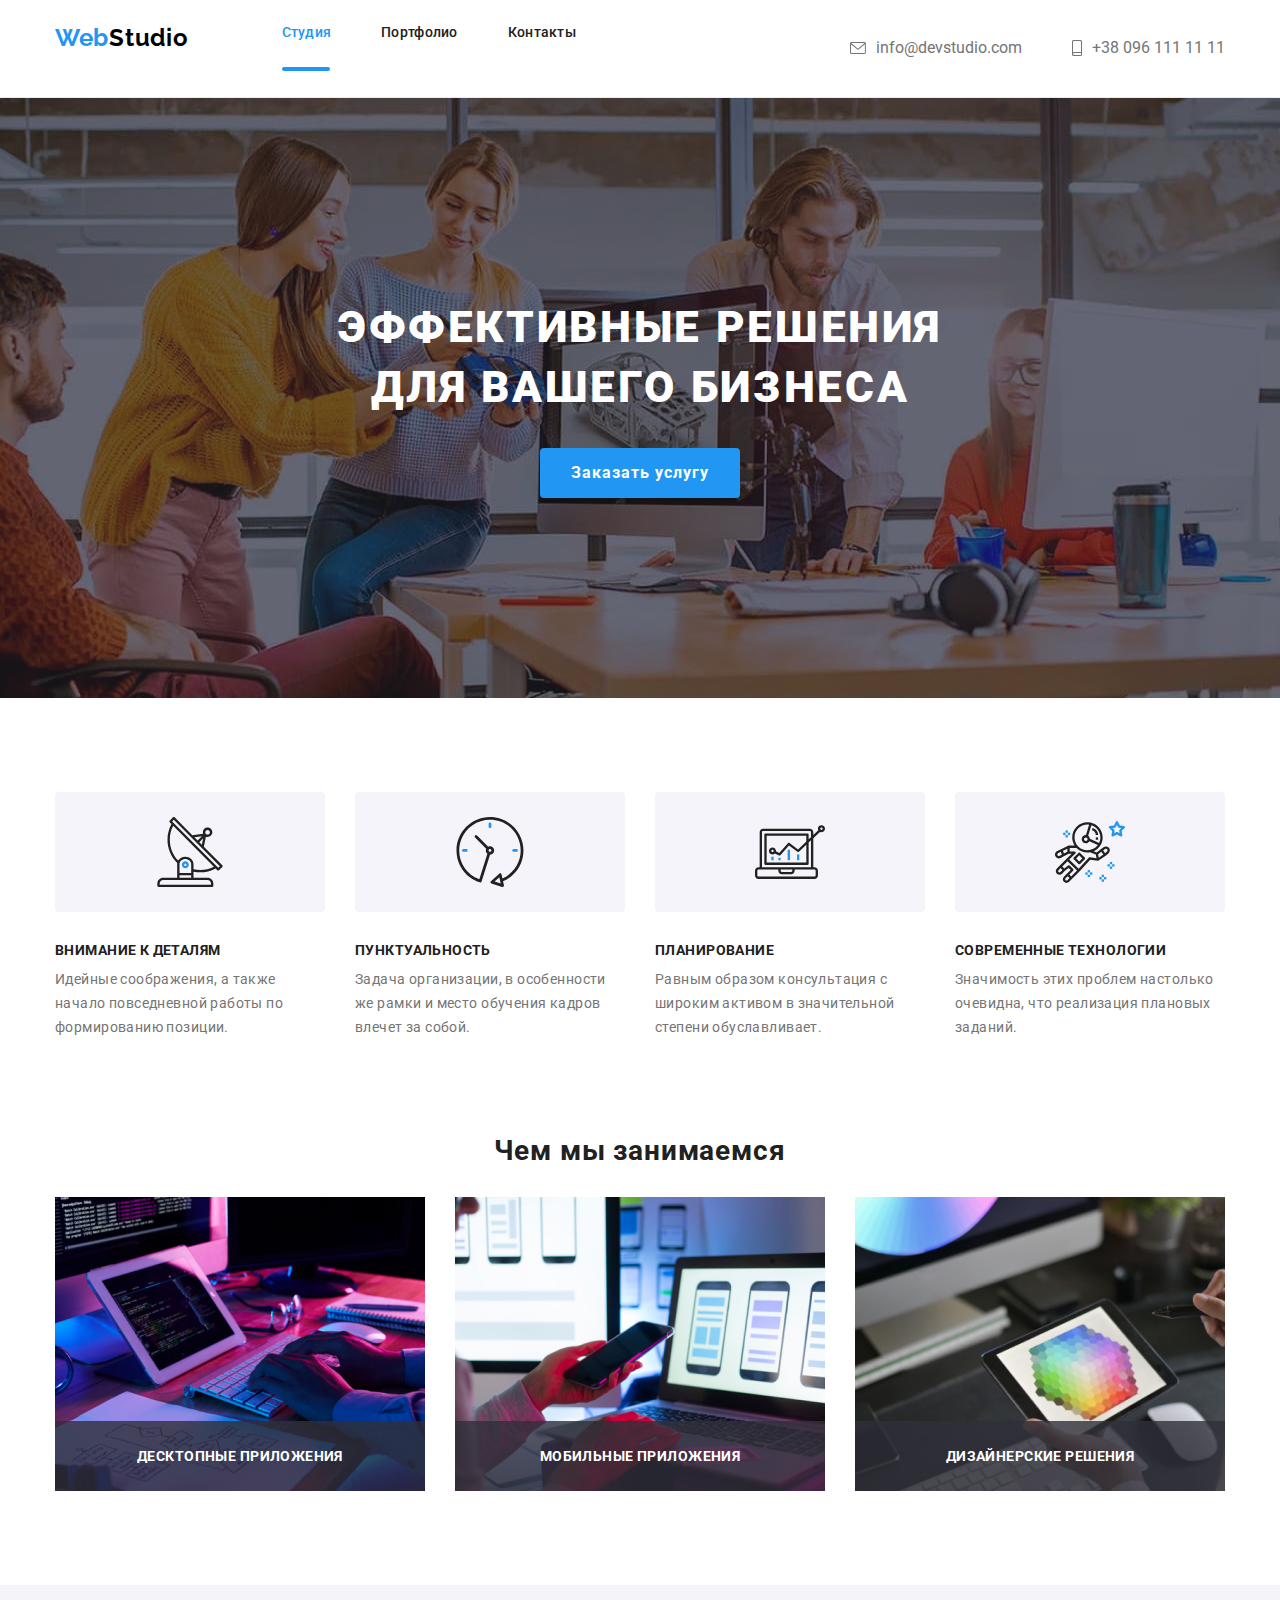
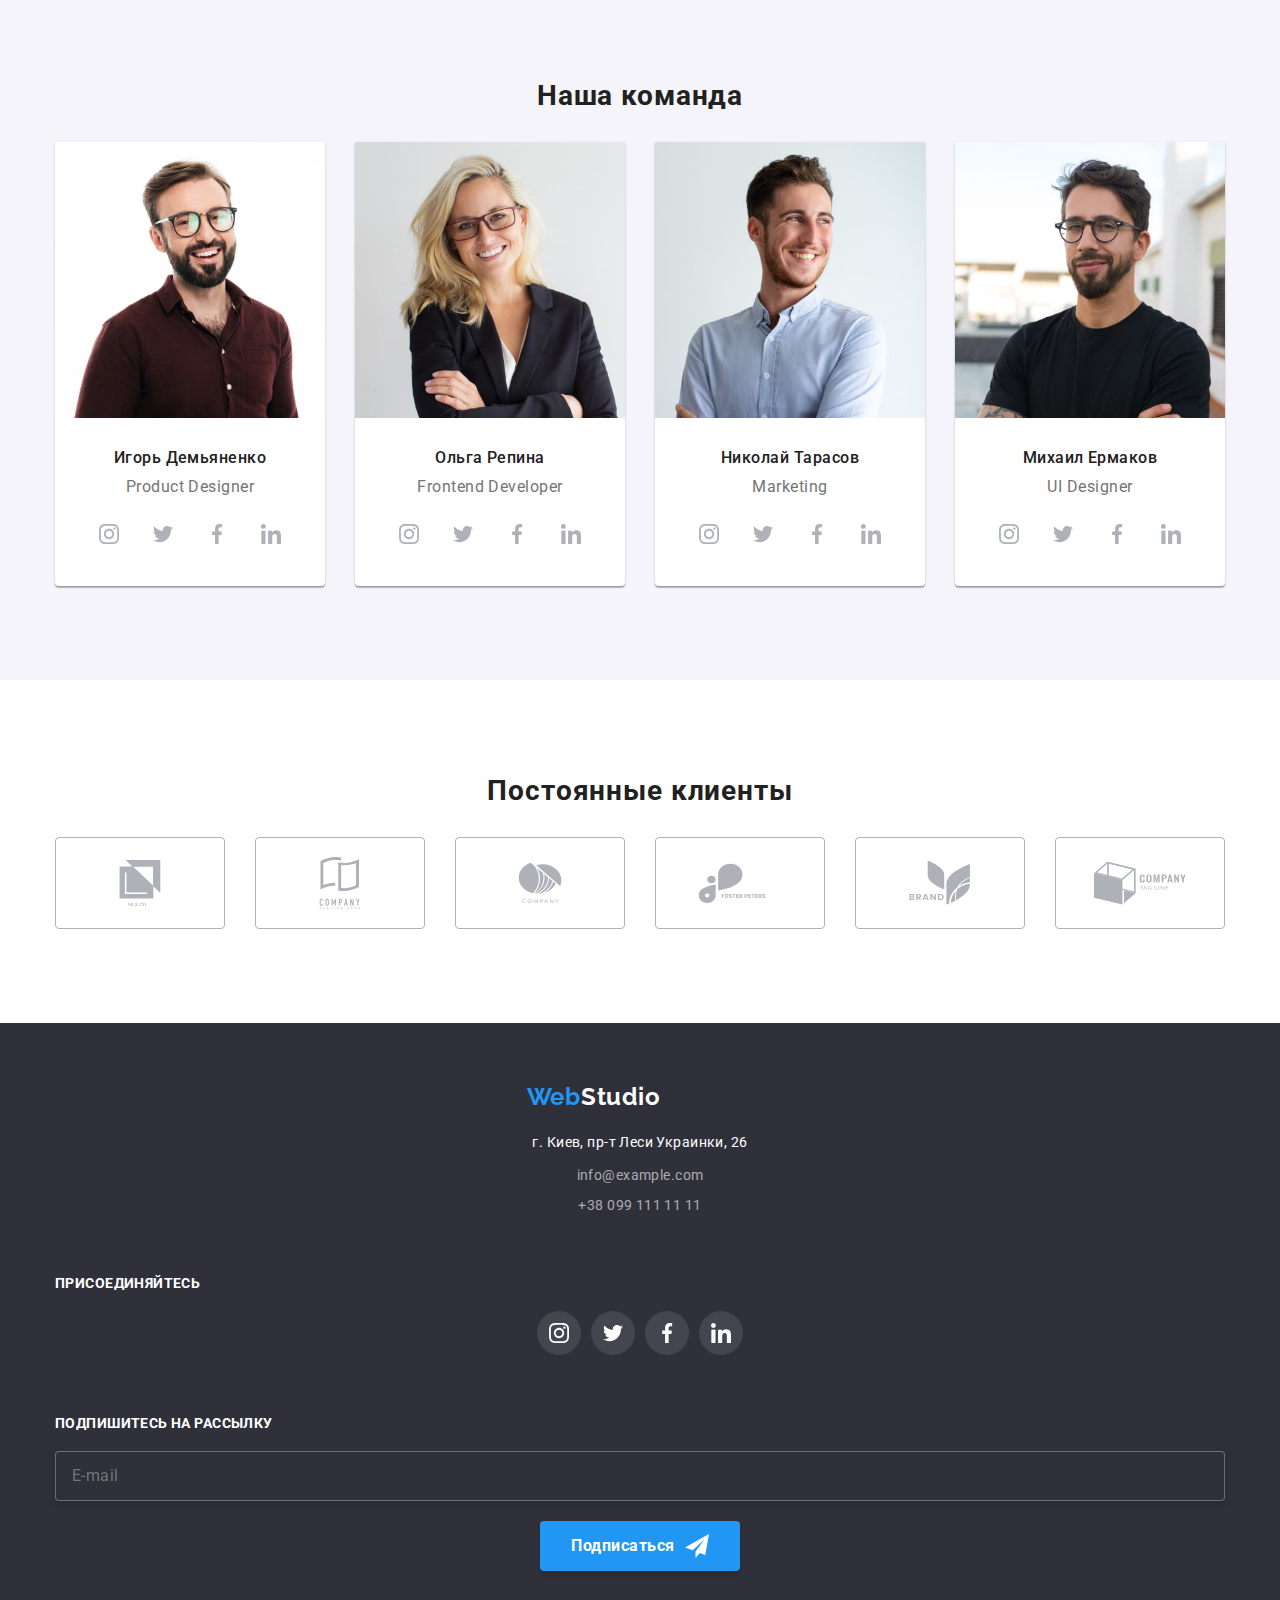
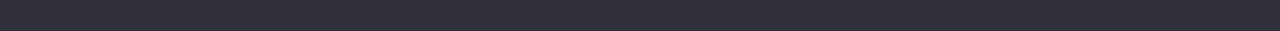
==== index.html @ 583a9f34 "Merge branch 'main' of https://github.com/polygor1/goit-markup-hw-08" ====
<!DOCTYPE html>
<html lang="en">

<head>
  <meta charset="UTF-8" />
  <meta http-equiv="X-UA-Compatible" content="IE=edge" />
  <meta name="viewport" content="width=device-width, initial-scale=1.0" />
  <title>Главная</title>
  <link rel="stylesheet" href="./css/modern-normalize.css" />
  <link rel="preconnect" href="./images/icons.svg" />
  <link rel="preconnect" href="https://fonts.gstatic.com" />
  <link href="https://fonts.googleapis.com/css2?family=Raleway:wght@700&family=Roboto:wght@400;500;700;900&display=swap"
    rel="stylesheet" />
  <!-- <link rel="stylesheet" href="./css/styles.css" /> -->
  <link rel="stylesheet" href="./css/main.min.css">

</head>

<body>
  <!-- Header -->
  <header class="header">
    <div class="container">
      <!-- Logotype -->
      <a class="logo" href="./index.html">
        <span class="logo__part">Web</span>Studio
      </a>
      <!-- Sandwich menu -->
      <a class="button__menu touch-transform" href="./menu.html">
        <svg class="button__menu--icon touch-transform" width="40" height="40">
          <use href="./images/icons.svg#icon-menu"></use>
        </svg>
      </a>

      <!-- Navigation -->
      <nav class="nav">
        <ul class="nav__list">
          <li class="nav__item">
            <a class="nav__str touch-transform nav__str--current" href="./index.html">Студия</a>
          </li>
          <li class="nav__item">
            <a class="nav__str touch-transform" href="./portfolio.html">Портфолио</a>
          </li>
          <li class="nav__item">
            <a class="nav__str touch-transform" href="">Контакты</a>
          </li>
        </ul>
      </nav>
      
      <!-- e-Adress -->
      <div class="eadr container">
        <a class="eadr__mail touch-transform" href="mailto:info@devstudio.com">
          <svg class="eadr__ico touch-transform" width="16" height="12">
            <use href="./images/icons.svg#icon-envelope"></use>
          </svg>
          info@devstudio.com
        </a>
        <a class="eadr__tel touch-transform" href="tel:+380961111111">
          <svg class="eadr__ico touch-transform" width="10" height="16">
            <use href="./images/icons.svg#icon-smartphone"></use>
          </svg>
          +38 096 111 11 11
        </a>
      </div>
    </div>
  </header>
  <!-- Main content -->
  <main>
    <!-- Hero -->
    <section class="section hero">
      <div class="container">
        <h1 class="hero__titul">Эффективные решения<br />для вашего бизнеса</h1>
        <a href="#" class="button hero__sign-link" data-modal-open>Заказать услугу</a>
      </div>
    </section>
    <!-- Features -->
    <section class="section features">
      <div class="container">
        <h2 class="features__title">Особенности</h2>
        <ul class="features__list">
          <li class="features__card">
            <a class="features__icon-item" href="#">
              <svg class="features__icon">
                <use href="./images/icons.svg#icon-antenna"></use>
              </svg>
            </a>
            <h3>Внимание к деталям</h3>
            <p class="features__text">
              Идейные соображения, а также начало повседневной работы по
              формированию позиции.
            </p>
          </li>
          <li class="features__card">
            <a class="features__icon-item" href="#">
              <svg class="features__icon">
                <use href="./images/icons.svg#icon-clock"></use>
              </svg>
            </a>
            <h3>Пунктуальность</h3>
            <p class="features__text">
              Задача организации, в особенности же рамки и место обучения
              кадров влечет за собой.
            </p>
          </li>
          <li class="features__card">
            <a class="features__icon-item" href="#">
              <svg class="features__icon">
                <use href="./images/icons.svg#icon-diagram"></use>
              </svg>
            </a>
            <h3>Планирование</h3>
            <p class="features__text">
              Равным образом консультация с широким активом в значительной
              степени обуславливает.
            </p>
          </li>
          <li class="features__card">
            <a class="features__icon-item" href="#">
              <svg class="features__icon">
                <use href="./images/icons.svg#icon-astronaut"></use>
              </svg>
            </a>
            <h3>Современные технологии</h3>
            <p class="features__text">
              Значимость этих проблем настолько очевидна, что реализация
              плановых заданий.
            </p>
          </li>
        </ul>
      </div>
    </section>
    <!-- Inside -->
    <section class="section inside">
      <div class="container">
        <h2>Чем мы занимаемся</h2>
        <ul class="inside__list">
          <li class="inside__card">
            <picture>
              <source srcset="
                      ./images/desktop/1x/box1.jpg 1x,
                      ./images/desktop/2x/box1.jpg 2x " />
              <img src="./images/desktop/2x/box1.jpg" alt="Десктопные приложения" width="370" height="294" />
            </picture>
            <h3 class="inside__text">Десктопные приложения</h3>
          </li>
          <li class="inside__card">
            <picture>
              <source srcset="
                      ./images/desktop/1x/box2.jpg 1x,
                      ./images/desktop/2x/box2.jpg 2x  " />
              <img src="./images/desktop/2x/box2.jpg" alt="Мобильные приложения" width="370" height="294" />
            </picture>
            <h3 class="inside__text">Мобильные приложения</h3>
          </li>
          <li class="inside__card">
            <picture>
              <source srcset="
                      ./images/desktop/1x/box3.jpg 1x,
                      ./images/desktop/2x/box3.jpg 2x " />
              <img src="./images/desktop/2x/box3.jpg" alt="изайнерские решения" width="370" height="294" />
            </picture>
            <h3 class="inside__text">Дизайнерские решения</h3>
          </li>
        </ul>
      </div>
    </section>
    <!-- Team -->
    <section class="section team">
      <div class="container">
        <h2>Наша команда</h2>
        <ul class="team__list">
          <li class="team__card">
            <img class="team__img" src="./images/mobile/1x/img1.jpg" alt="Igor" width="100%" />
            <div class="team__text">
              <p class="team__names">Игорь Демьяненко</p>
              <p class="team__metier">Product Designer</p>
              <!-- icon list -->
              <ul class="socnet">
                <li>
                  <a href="#" class="socnet__item touch-transform">
                    <svg class="socnet__icon touch-transform" width="20" height="20">
                      <use href="./images/icons.svg#icon-instagram"></use>
                    </svg>
                  </a>
                </li>
                <li>
                  <a href="#" class="socnet__item touch-transform">
                    <svg class="socnet__icon touch-transform" width="20" height="20">
                      <use href="./images/icons.svg#icon-twitter"></use>
                    </svg>
                  </a>
                </li>
                <li>
                  <a href="#" class="socnet__item touch-transform">
                    <svg class="socnet__icon touch-transform" width="20" height="20">
                      <use href="./images/icons.svg#icon-facebook"></use>
                    </svg>
                  </a>
                </li>
                <li>
                  <a href="#" class="socnet__item touch-transform">
                    <svg class="socnet__icon touch-transform" width="20" height="20">
                      <use href="./images/icons.svg#icon-linkedin"></use>
                    </svg>
                  </a>
                </li>
              </ul>
              <!-- end icon list -->
            </div>
          </li>
          <li class="team__card">
            <img class="team__img" src="./images/mobile/1x/img2.jpg" alt="Olga" width="100%" />
            <div class="team__text">
              <p class="team__names">Ольга Репина</p>
              <p class="team__metier">Frontend Developer</p>
              <!-- icon list -->
              <ul class="socnet">
                <li>
                  <a href="#" class="socnet__item touch-transform">
                    <svg class="socnet__icon touch-transform" width="20" height="20">
                      <use href="./images/icons.svg#icon-instagram"></use>
                    </svg>
                  </a>
                </li>
                <li>
                  <a href="#" class="socnet__item touch-transform">
                    <svg class="socnet__icon touch-transform" width="20" height="20">
                      <use href="./images/icons.svg#icon-twitter"></use>
                    </svg>
                  </a>
                </li>
                <li>
                  <a href="#" class="socnet__item touch-transform">
                    <svg class="socnet__icon touch-transform" width="20" height="20">
                      <use href="./images/icons.svg#icon-facebook"></use>
                    </svg>
                  </a>
                </li>
                <li>
                  <a href="#" class="socnet__item touch-transform">
                    <svg class="socnet__icon touch-transform" width="20" height="20">
                      <use href="./images/icons.svg#icon-linkedin"></use>
                    </svg>
                  </a>
                </li>
              </ul>
              <!-- end icon list -->
            </div>
          </li>
          <li class="team__card">
            <img class="team__img" src="./images/mobile/1x/img3.jpg" alt="Nikolay" width="100%" />
            <div class="team__text">
              <p class="team__names">Николай Тарасов</p>
              <p class="team__metier">Marketing</p>
              <!-- icon list -->
              <ul class="socnet">
                <li>
                  <a href="#" class="socnet__item touch-transform">
                    <svg class="socnet__icon touch-transform" width="20" height="20">
                      <use href="./images/icons.svg#icon-instagram"></use>
                    </svg>
                  </a>
                </li>
                <li>
                  <a href="#" class="socnet__item touch-transform">
                    <svg class="socnet__icon touch-transform" width="20" height="20">
                      <use href="./images/icons.svg#icon-twitter"></use>
                    </svg>
                  </a>
                </li>
                <li>
                  <a href="#" class="socnet__item touch-transform">
                    <svg class="socnet__icon touch-transform" width="20" height="20">
                      <use href="./images/icons.svg#icon-facebook"></use>
                    </svg>
                  </a>
                </li>
                <li>
                  <a href="#" class="socnet__item touch-transform">
                    <svg class="socnet__icon touch-transform" width="20" height="20">
                      <use href="./images/icons.svg#icon-linkedin"></use>
                    </svg>
                  </a>
                </li>
              </ul>
              <!-- end icon list -->
            </div>
          </li>
          <li class="team__card">
            <img class="team__img" src="./images/mobile/1x/img4.jpg" alt="Mihail" width="100%" />
            <div class="team__text">
              <p class="team__names">Михаил Ермаков</p>
              <p class="team__metier">UI Designer</p>
              <!-- icon list -->
              <ul class="socnet">
                <li>
                  <a href="#" class="socnet__item touch-transform">
                    <svg class="socnet__icon touch-transform" width="20" height="20">
                      <use href="./images/icons.svg#icon-instagram"></use>
                    </svg>
                  </a>
                </li>
                <li>
                  <a href="#" class="socnet__item touch-transform">
                    <svg class="socnet__icon touch-transform" width="20" height="20">
                      <use href="./images/icons.svg#icon-twitter"></use>
                    </svg>
                  </a>
                </li>
                <li>
                  <a href="#" class="socnet__item touch-transform">
                    <svg class="socnet__icon touch-transform" width="20" height="20">
                      <use href="./images/icons.svg#icon-facebook"></use>
                    </svg>
                  </a>
                </li>
                <li>
                  <a href="#" class="socnet__item touch-transform">
                    <svg class="socnet__icon touch-transform" width="20" height="20">
                      <use href="./images/icons.svg#icon-linkedin"></use>
                    </svg>
                  </a>
                </li>
              </ul>
              <!-- end icon list -->
            </div>
          </li>
        </ul>
      </div>
    </section>
    <!--  Regular customers -->
    <section class="section customers">
      <div class="container">
        <h2 class="customers__title">Постоянные клиенты</h2>
        <ul class="customers__list">
          <li class="customers__card">
            <a class="customers__item touch-transform" href="#">
              <svg class="customers__icon touch-transform" height="46.7">
                <use href="./images/icons.svg#icon-group1"></use>
              </svg>
            </a>
          </li>
          <li class="customers__card">
            <a class="customers__item touch-transform" href="#">
              <svg class="customers__icon touch-transform" height="52">
                <use href="./images/icons.svg#icon-group2"></use>
              </svg>
            </a>
          </li>
          <li class="customers__card">
            <a class="customers__item touch-transform" href="#">
              <svg class="customers__icon touch-transform" height="41.18">
                <use href="./images/icons.svg#icon-group3"></use>
              </svg>
            </a>
          </li>
          <li class="customers__card">
            <a class="customers__item touch-transform" href="#">
              <svg class="customers__icon touch-transform" height="40.62">
                <use href="./images/icons.svg#icon-group4"></use>
              </svg>
            </a>
          </li>
          <li class="customers__card">
            <a class="customers__item touch-transform" href="#">
              <svg class="customers__icon touch-transform" height="45.43">
                <use href="./images/icons.svg#icon-group5"></use>
              </svg>
            </a>
          </li>
          <li class="customers__card">
            <a class="customers__item touch-transform" href="#">
              <svg class="customers__icon touch-transform" height="43.93">
                <use href="./images/icons.svg#icon-group6"></use>
              </svg>
            </a>
          </li>
        </ul>
      </div>
    </section>
  </main>

  <!-- Footer -->

  <footer class="footer">
    <div class="container footer__list">
      <div class="footer__adr">
        <!-- Logotype -->
        <a href="#" class="logo">
          <span class="logo__part">Web</span>Studio
        </a>
        <!-- address -->
        <address class="footer__address">
          <p>г. Киев, пр-т Леси Украинки, 26</p>
          <div class="footer__eaddress">
            <a class="footer__mail touch-transform" href="mailto:info@example.com">info@example.com</a>
            <a class="footer__tel touch-transform" href="tel:+380991111111">+38 099 111 11 11</a>
          </div>
        </address>
      </div>
      <!-- join -->
      <div class="join">
        <h3 class="footer__text">Присоединяйтесь</h3>
        <!-- icon list -->
        <ul class="socnet">
          <li>
            <a href="#" class="socnet__item touch-transform">
              <svg class="socnet__icon touch-transform" width="20" height="20">
                <use href="./images/icons.svg#icon-instagram"></use>
              </svg>
            </a>
          </li>
          <li>
            <a href="#" class="socnet__item touch-transform">
              <svg class="socnet__icon touch-transform" width="20" height="20">
                <use href="./images/icons.svg#icon-twitter"></use>
              </svg>
            </a>
          </li>
          <li>
            <a href="#" class="socnet__item touch-transform">
              <svg class="socnet__icon touch-transform" width="20" height="20">
                <use href="./images/icons.svg#icon-facebook"></use>
              </svg>
            </a>
          </li>
          <li>
            <a href="#" class="socnet__item touch-transform">
              <svg class="socnet__icon touch-transform" width="20" height="20">
                <use href="./images/icons.svg#icon-linkedin"></use>
              </svg>
            </a>
          </li>
        </ul>
        <!-- end icon list -->
      </div>
      <!-- subscribe -->
      <div class="subscr">
        <h3 class="footer__text">Подпишитесь на рассылку</h3>
        <form class="subscr__form" autocomplete="on">
          <label for="subscr">
            <input type="email" name="sscr-email" id="subscr" placeholder="E-mail" class="subscr__input" required />
          </label>
          <button type="submit" class="button button__subscr">
            Подписаться
            <svg class="button__icon" width="24" height="24">
              <use href="./images/icons.svg#icon-send"></use>
            </svg>
          </button>
        </form>
      </div>
    </div>
  </footer>

  <!-- Modal window -->

  <div class="backdrop is-hidden touch-transform" data-modal>
    <div class="modal">
      <button type="reset" class="button__close" data-modal-close>
        <svg class="button__close--icon touch-transform" width="11" height="11">
          <use href="./images/icons.svg#icon-closed"></use>
        </svg>
      </button>
      <div class="callback" role="group">
        <h2 class="callback__title">Оставьте свои данные, мы вам перезвоним</h2>
        <form class="callback__form">
          <label for="name" class="callback__label">
            <span class="callback__text">Имя</span>
            <span class="callback__wraper touch-transform">
              <svg class="callback__ico touch-transform" width="18" height="18">
                <use href="./images/icons.svg#icon-person"></use>
              </svg>
              <input type="text" name="name" class="callback__input" id="name" required />
            </span>
          </label>
          <label for="tel" class="callback__label">
            <span class="callback__text">Телефон</span>
            <span class="callback__wraper touch-transform">
              <svg class="callback__ico touch-transform" width="18" height="18">
                <use href="./images/icons.svg#icon-phone"></use>
              </svg>
              <input type="tel" name="tel" class="callback__input" id="tel" required />
            </span>
          </label>
          <label for="email" class="callback__label">
            <span class="callback__text">Почта</span>
            <span class="callback__wraper touch-transform">
              <svg class="callback__ico touch-transform" width="18" height="18">
                <use href="./images/icons.svg#icon-email"></use>
              </svg>
              <input type="email" name="email" class="callback__input" id="email" required />
            </span>
          </label>
          <label for="feedback" class="callback__label callback__label--comment">
            <span class="callback__text">Комментарий</span>
            <textarea class="callback__comment" name="feedback" id="feedback" placeholder="Введите текст">
            </textarea>
          </label>
        </form>
        <div class="checker">
          <input type="checkbox" class="checker__checkbox" name="contract" value="consent" id="consent" required>
          <label class="checker__label" for="consent">
            <svg class="checker__icon touch-transform" width="16" height="15">
              <use href="./images/icons.svg#icon-chkbox"></use>
            </svg>
            <svg class="checker__icon-check touch-transform" width="16" height="15">
              <use href="./images/icons.svg#icon-chkbox-check"></use>
            </svg>
            <span class="modal__text">Соглашаюсь с рассылкой и принимаю</span>
            <a href="#" class="modal__text modal__text--accent">Условия договора</a>

          </label>
        </div>
        <button type="submit" class="button button__submit touch-transform">Отправить</button>
      </div>
    </div>
  </div>
  <script src="./js/modal.js"></script>

</body>

</html>
---- css/main.min.css ----
:root{--main-font: 'Roboto', sans-serif;--logo-font: 'Raleway', sans-serif;--logo-color: #2196f3;--logo-light-color: #ffffff;--logo-dark-color: #000000;--touch-color: #2196f3;--ico-accent-color: #2196f3;--btn-backgr-color: #2196f3;--btn-send-accent-color: #188ce8;--ico-ligt-accent-color: #ffffff;--ico-ligt-color: #ffffff;--ico-transparent-color: #ffffff00;--ico-title-color: #212121;--ico-regular-color: #afb1b8;--ico-custom-color: #afb1b8;--background-ico-ftrs-color: #f5f4fa;--btn-seek-color: #f5f4fa;--page-color: #ffffff;--title-color: #212121;--regular-color: #757575;--border-color: #ececec;--prtf-border-color: #ededed;--face-color: #ffffff;--footer-color: #ffffff;--footer-eadr-color: #ffffff99;--background-face-color: #c4c4c4;--background-footer-color: #2f303a;--background-team-color: #f5f4fa;--background-footer-icon-color: #ffffff1a;--background-prtf-card-slide-color: #2196f3e6;--background-inside-color: #2f303acc;--background-gradient-color: #2f303a66;--prtf-height-img-mobile: 294;--prtf-width-img-mobile: 450}*{box-sizing:border-box;margin:0;padding:0;text-decoration:none}img{display:block}body{font-family:var(--main-font);font-style:normal;background-color:var(--page-color);list-style:none}h2{font-size:28px;line-height:1.179;margin-bottom:30px;text-align:center}h3{font-size:14px;line-height:1.142;text-transform:uppercase;text-align:center}@media screen and (min-width: 768px){h3{text-align:left}}h2,h3{font-style:normal;font-weight:700;letter-spacing:0.03em;color:var(--title-color)}ul{list-style:none}.section{padding:60px 0}@media screen and (min-width: 1200px){.section{padding:94px 0}}.container{padding:0 15px;margin:0 auto}@media screen and (max-width: 479px){.container{max-width:100vw}}@media screen and (min-width: 480px) and (max-width: 767px){.container{max-width:480px}}@media screen and (min-width: 768px) and (max-width: 1199px){.container{max-width:768px}}@media screen and (min-width: 1200px){.container{max-width:1200px}}.touch-transform{transition-property:color, fill, background-color, border, box-shadow, opacity, transform;transition-duration:250ms;transition-timing-function:cubic-bezier(0.4, 0, 0.2, 1)}.logo{font-family:var(--logo-font);font-weight:700;font-size:24px;line-height:1.167;letter-spacing:0.03em;color:var(--logo-dark-color)}.logo__part{color:var(--logo-color)}@media screen and (min-width: 768px){.logo{margin-right:93px}}.header{margin-top:0px;border-bottom:1px solid var(--border-color);padding:24px 0 25px}.header .container{flex-direction:row;display:flex}@media screen and (max-width: 767px){.header{padding:16px 0}.header .nav{display:none}.header .eadr{display:none}}.menu{display:flex;position:relative;flex-direction:column;justify-content:space-between;height:100%}.menu .container{padding-left:40px;padding-right:40px;width:100%}.menu__socnet{display:flex;flex-flow:row wrap;font-weight:500;font-size:18px;line-height:1.222;letter-spacing:0.02em;color:var(--ico-accent-color);margin-top:64px}.menu__socnet-item:not(:last-child){margin-right:20px}.menu__socnet-item:not(:last-child) ::after{position:relative;left:10px;content:'';width:22px;height:0px;border:1px solid #21212133;transform:rotate(90deg)}.output{padding:48px 0;height:100vh}.nav{font-weight:500;letter-spacing:0.02em;font-size:40px;line-height:1.175;text-align:left}.nav__item{margin-bottom:32px}@media screen and (min-width: 768px){.nav{display:flex;line-height:1.1428;align-items:center;font-size:14px}.nav__list{display:flex;justify-content:left}.nav__item{margin-right:50px}.nav__str{color:var(--title-color)}.nav__str:hover,.nav__str:focus{color:var(--touch-color)}.nav__str--current{display:flex;flex-direction:column;color:var(--touch-color)}.nav__str--current::after{position:absolute;content:'';height:4px;border-radius:2px;background:var(--touch-color);margin-top:43px}.nav__item:nth-child(1) .nav__str--current::after{width:48px}.nav__item:nth-child(2) .nav__str--current::after{width:78px}}.eadr__mail:hover,.eadr__mail:focus,.eadr__tel:hover,.eadr__tel:focus{color:var(--touch-color);cursor:pointer}.eadr__mail:hover .eadr__ico,.eadr__mail:focus .eadr__ico,.eadr__tel:hover .eadr__ico,.eadr__tel:focus .eadr__ico{fill:var(--touch-color);cursor:pointer}@media screen and (max-width: 767px){.eadr{display:flex;padding:0;justify-content:flex-end;justify-content:start;flex-direction:column-reverse}.eadr__mail,.eadr__tel{font-weight:500;letter-spacing:0.02em;justify-content:start;margin-left:0}.eadr__mail{font-size:24px;line-height:1.167;margin-top:32px;color:var(--regular-color)}.eadr__tel{font-size:34px;line-height:1.176;color:var(--touch-color)}.eadr__ico{display:none}}@media screen and (min-width: 768px){.eadr{align-items:center;margin-right:0;padding:0}.eadr__mail,.eadr__tel{padding:0;display:flex;align-items:center;margin-left:50px;color:var(--regular-color)}.eadr__ico{fill:var(--regular-color);margin-right:10px}}.hero{background-color:var(--background-face-color);color:var(--page-color);padding:0;justify-content:center;background-origin:border-box;background-repeat:no-repeat;background-position:center;background-size:contain}@media screen and (max-resolution: 1.999dppx) and (max-width: 767px){.hero{background-image:linear-gradient(#2f303a66, #2f303a66),url(../../images/mobile/1x/header.jpg)}}@media screen and (max-resolution: 1.999dppx) and (min-width: 768px) and (max-width: 1199px){.hero{background-image:linear-gradient(#2f303a66, #2f303a66),url(../../images/tablet/1x/header.jpg)}}@media screen and (max-resolution: 1.999dppx) and (min-width: 1200px){.hero{background-image:linear-gradient(#2f303a66, #2f303a66),url(../../images/desktop/1x/header.jpg)}}@media screen and (max-width: 767px){.hero{background-image:linear-gradient(#2f303a66, #2f303a66),url(../../images/mobile/2x/header.jpg)}}@media screen and (min-width: 768px) and (max-width: 1199px){.hero{background-image:linear-gradient(#2f303a66, #2f303a66),url(../../images/tablet/2x/header.jpg)}}@media screen and (min-width: 1200px){.hero{background-image:linear-gradient(#2f303a66, #2f303a66),url(../../images/desktop/2x/header.jpg)}}@media screen and (max-width: 479px){.hero{background-size:cover}}@media screen and (min-width: 1200px) and (max-width: 1600px){.hero{background-size:cover}}.hero .container{display:flex;flex-direction:column;margin:0 auto;padding:118px 0}@media screen and (min-width: 1200px){.hero .container{padding:200px 0}}.hero__titul{font-style:normal;font-weight:900;font-size:26px;line-height:1.615;letter-spacing:0.06em;color:var(--face-color);text-align:center;text-transform:uppercase}@media screen and (min-width: 1200px){.hero__titul{font-size:44px;line-height:1.363}}.hero__sign-link{display:flex;align-self:center;letter-spacing:0.06em;margin-top:30px}.hero__sign-link:hover,.hero__sign-link:focus{background-color:var(--touch-color);cursor:pointer}@media screen and (min-width: 1200px){.hero__sign-link:hover,.hero__sign-link:focus{box-shadow:0px 4px 4px #00000000}}.features__title{font-size:0px;margin-bottom:0}.features__list{color:var(--regular-color);display:grid;grid-template-columns:1fr;grid-row-gap:30px}@media screen and (min-width: 768px) and (max-width: 1199px){.features__list{grid-template-columns:1fr 1fr;grid-row-gap:30px;grid-column-gap:30px}}@media screen and (min-width: 1200px){.features__list{grid-template-columns:1fr 1fr 1fr 1fr;grid-row-gap:0;grid-column-gap:30px}}.features__card{width:100%}@media screen and (min-width: 768px) and (max-width: 1199px){.features__card{width:354px}}@media screen and (min-width: 1200px){.features__card{width:270px}}.features__icon-item{display:flex;justify-content:center;margin-bottom:30px;width:100%;background-color:var(--background-ico-ftrs-color);border-radius:4px}.features__icon{margin:25px auto;height:70px;width:70px;fill:var(--ico-title-color)}.features__text{font-style:normal;font-weight:400;font-size:14px;line-height:1.714;letter-spacing:0.03em;margin-top:10px}.inside{padding-top:0;justify-content:center;align-self:center}@media screen and (max-width: 1199px){.inside{display:none}}.inside__list{display:flex;justify-content:space-between}.inside__card{position:relative;overflow:hidden}.inside__text{display:flex;justify-content:center;align-items:center;width:100%;height:70px;background-color:var(--background-inside-color);position:absolute;bottom:0;color:var(--face-color)}.team{background-color:var(--background-team-color);text-align:center}.team__list{display:grid;grid-template-columns:1fr;grid-row-gap:30px}@media screen and (min-width: 768px) and (max-width: 1199px){.team__list{grid-template-columns:1fr 1fr;grid-row-gap:30px;grid-column-gap:30px}}@media screen and (min-width: 1200px){.team__list{grid-template-columns:1fr 1fr 1fr 1fr;grid-row-gap:0;grid-column-gap:30px}}.team__card{background-color:var(--page-color);box-shadow:0px 1px 3px #0000001f, 0px 1px 1px #00000024, 0px 2px 1px #00000033;border-radius:0px 0px 4px 4px}.team__img{display:flex;justify-content:center}.team__text{padding-top:30px;padding-bottom:30px}.team__names,.team__metier{font-size:16px;line-height:1.1875;text-align:center;letter-spacing:0.03em}.team__names{font-weight:500;color:var(--title-color)}.team__metier{font-weight:400;color:var(--regular-color);margin-top:10px;margin-bottom:16px}.socnet{display:flex;justify-content:space-between;flex-flow:row nowrap;width:206px;margin:0 auto}.socnet__item{width:44px;height:44px;border-radius:50%;display:flex;justify-content:center;align-items:center}.socnet__item:not(:last-child){margin-right:10px}.socnet__item:hover,.socnet__item:focus{background-color:var(--ico-accent-color)}.socnet__item:hover .socnet__icon,.socnet__item:focus .socnet__icon{fill:var(--ico-ligt-accent-color)}.socnet__icon{justify-content:center;align-items:center;fill:var(--ico-regular-color)}.customers__title{margin-bottom:0}.customers__list{display:grid;margin-top:30px;grid-column-gap:30px}@media screen and (max-width: 479px){.customers__list{display:flex;justify-content:center;flex-direction:column;margin-top:0}}@media screen and (min-width: 480px) and (max-width: 767px){.customers__list{grid-template-columns:1fr 1fr;grid-row-gap:30px}}@media screen and (min-width: 768px) and (max-width: 1199px){.customers__list{grid-template-columns:1fr 1fr 1fr;grid-row-gap:30px}}@media screen and (min-width: 1200px){.customers__list{grid-template-columns:1fr 1fr 1fr 1fr 1fr 1fr;grid-row-gap:0}}.customers__card{width:210px}@media screen and (max-width: 479px){.customers__card{margin:30px auto 0}}@media screen and (min-width: 768px) and (max-width: 1199px){.customers__card{width:226px}}@media screen and (min-width: 1200px){.customers__card{width:170px}}.customers__icon{fill:var(--ico-custom-color)}.customers__item{display:flex;justify-content:center;align-items:center;height:92px;border:1px solid var(--ico-regular-color);box-sizing:border-box;border-radius:4px}.customers__item:hover,.customers__item:focus{border:1px solid var(--ico-accent-color)}.customers__item:hover .customers__icon,.customers__item:focus .customers__icon{fill:var(--ico-accent-color)}.footer{background-color:var(--background-footer-color);background-position:50% 50%;color:var(--footer-color);padding-top:60px;padding-bottom:60px}.footer__list{margin:0 auto}.footer__adr{display:flex;flex-direction:column;text-align:center}.footer__adr .logo{color:var(--logo-light-color)}.footer__address{margin-top:20px;font-family:var(--main-font);font-style:normal;font-weight:400;font-size:14px;line-height:1.714;letter-spacing:0.03em}.footer__eaddress{display:flex;flex-direction:column}.footer__mail,.footer__tel{margin-top:9px;height:21px;color:var(--footer-eadr-color)}.footer__mail:hover,.footer__tel:hover,.footer__mail:focus,.footer__tel:focus{color:var(--touch-color);cursor:pointer}.footer__text{text-transform:uppercase;color:var(--footer-color);margin-bottom:20px}.join{display:flex;flex-direction:column;margin:60px auto 0}.join .socnet__item{background-color:var(--background-footer-icon-color)}.join .socnet__icon{fill:var(--ico-ligt-color)}.join .socnet__icon:hover,.join .socnet__icon:focus,.join .socnet__item:hover,.join .socnet__item:focus{background-color:var(--ico-accent-color);fill:var(--ico-ligt-accent-color)}.subscr{display:flex;flex-direction:column;justify-content:center;margin:60px auto 0}.subscr__form{display:flex;flex-direction:column;margin:0 auto;justify-content:center;width:100%}.subscr__input{width:100%;height:50px;padding:0 16px;overflow:hidden;background-color:var(--background-footer-color);border:1px solid rgba(255,255,255,0.3);box-sizing:border-box;filter:drop-shadow(0px 4px 4px rgba(0,0,0,0.15));border-radius:4px;font-family:inherit;font-style:normal;font-weight:400;font-size:16px;line-height:1.25;letter-spacing:0.03em;color:rgba(255,255,255,0.6)}.subscr__input:hover,.subscr__input:focus{color:var(--footer-color)}.backdrop{position:fixed;top:0;left:0;width:100%;height:100%;background-color:#00000033}.backdrop.is-hidden{opacity:0;pointer-events:none}.modal{position:absolute;top:50%;left:50%;transform:translate(-50%, -50%);width:450px;background:var(--face-color);box-shadow:0px 1px 3px #0000001f, 0px 1px 1px #00000024, 0px 2px 1px #00000033;border-radius:4px;padding:40px}.modal__text{font-size:12px;line-height:1.167;letter-spacing:0.03em;color:var(--regular-color);margin-left:23px}.modal__text--accent{text-decoration-line:underline;color:var(--touch-color);cursor:pointer;margin-left:0}.callback{display:flex;flex-direction:column}.callback__title{font-weight:700;color:var(--title-color);font-size:20px;line-height:1.15;margin-bottom:0}.callback__form{flex-direction:column;margin-top:12px;margin-bottom:20px}.callback__label{display:flex;flex-direction:column;margin-bottom:10px}.callback__label--comment{margin-bottom:0}.callback__text{font-size:12px;line-height:1.667;letter-spacing:0.01em;color:var(--regular-color)}.callback__ico{position:absolute;margin:11px 12px;fill:var(--ico-title-color);z-index:3}.callback__wraper{display:flex;width:100%;height:40px;border:1px solid #21212133;box-sizing:border-box;border-radius:4px;overflow:hidden;z-index:3}.callback__wraper:hover,.callback__wraper:focus{border:1px solid var(--ico-accent-color)}.callback__wraper:hover .callback__ico,.callback__wraper:focus .callback__ico{fill:var(--ico-accent-color)}.callback__input{position:absolute;width:81.77%;height:38px;border:none;box-sizing:border-box;border-radius:4px;padding:11px 11px 11px 41px}.callback__comment{width:100%;height:120px;border:1px solid #21212133;box-sizing:border-box;border-radius:4px;overflow:hidden;padding:12px 16px;resize:none}.callback__comment::placeholder{font-family:Roboto;font-style:normal;font-weight:400;font-size:14px;line-height:1.143;letter-spacing:0.01em;color:rgba(117,117,117,0.5)}.checker{display:flex;flex-direction:row;justify-content:center;align-items:center;width:100%}.checker__label{position:relative}.checker__icon,.checker__icon-check{position:absolute;top:50%;left:0;transform:translateY(-50%);cursor:pointer}.checker__icon{fill:var(--ico-title-color)}.checker__icon-check{fill:var(--ico-transparent-color)}.checker__checkbox{appearance:none;position:relative}.checker__checkbox:checked+.checker__label .checker__icon-check{fill:var(--ico-accent-color)}.button{align-items:center;justify-content:center;min-width:200px;height:50px;background-color:var(--btn-backgr-color);border:none;border-radius:4px;box-shadow:0px 4px 4px #00000026;font-weight:700;font-size:16px;line-height:1.875;color:var(--face-color)}.button__submit{letter-spacing:0.06em;margin:30px auto 0}.button__submit:hover,.button__submit:focus{cursor:pointer;background-color:var(--btn-send-accent-color)}.button__menu{display:flex;position:absolute;top:10px;right:15px}.button__menu--icon{fill:var(--logo-dark-color)}.button__menu:hover .button__menu--icon,.button__menu:focus .button__menu--icon{fill:var(--touch-color);cursor:pointer}@media screen and (min-width: 768px){.button__menu{display:none}}.button__close{display:flex;justify-content:center;align-items:center;position:absolute;top:8px;right:8px;width:30px;height:30px;border-radius:50%;background:var(--page-color);border:1px solid #0000001a;box-sizing:border-box}.button__close--icon{fill:var(--logo-dark-color)}.button__close:hover .button__close--icon,.button__close:focus .button__close--icon{fill:var(--touch-color);cursor:pointer}.button__output{position:absolute;top:21px;right:25px;width:19px;height:19px;border:none;background-color:var(--page-color)}.button__output--icon{fill:var(--logo-dark-color)}.button__output:hover .button__output--icon,.button__output:focus .button__output--icon{fill:var(--touch-color);cursor:pointer}.button__bar{display:flex;flex-flow:row wrap}@media screen and (min-width: 768px){.button__bar{justify-content:center}}.button__bar li:not(:last-child){margin-right:8px}.button__seek{font-weight:500;font-size:16px;line-height:1.625;letter-spacing:0.03em;color:var(--title-color);background-color:var(--btn-seek-color);padding:6px 22px;border:none;border-radius:4px;text-align:center}@media screen and (max-width: 767px){.button__seek{margin-bottom:15px}}@media screen and (min-width: 768px) and (max-width: 1199px){.button__seek{margin-bottom:30px}}@media screen and (min-width: 1200px){.button__seek{margin-bottom:51px}}.button__seek:hover,.button__seek:focus{cursor:pointer;background-color:var(--touch-color);color:var(--face-color);box-shadow:0px 3px 1px #0000001a, 0px 1px 2px #00000014, 0px 2px 2px #0000001f}.button__icon{margin-left:10px;fill:var(--footer-color)}.button__subscr{display:flex;margin:0 auto;letter-spacing:0.03em;padding:6px 22px;margin-top:20px}.button__subscr:hover,.button__subscr:focus{cursor:pointer}.portfolio{font-weight:700;font-style:normal;font-size:18px;line-height:2;letter-spacing:0.06em;color:var(--title-color)}.portfolio__title{font-size:0px}.portfolio__list{display:flex;flex-flow:row wrap}@media screen and (min-width: 768px){.portfolio__list{display:grid;grid-template-columns:1fr;grid-row-gap:30px;grid-column-gap:30px}}@media screen and (min-width: 768px) and (min-width: 768px) and (max-width: 1199px){.portfolio__list{grid-template-columns:1fr 1fr}}@media screen and (min-width: 768px) and (min-width: 1200px){.portfolio__list{grid-template-columns:1fr 1fr 1fr}}.card{display:flex;position:relative;flex-flow:column}@media screen and (max-width: 767px){.card{margin-top:30px;width:100vw}.card:first-child{margin-top:34px;margin-bottom:-9px}}@media screen and (min-width: 480px) and (max-width: 767px){.card{width:450px}}@media screen and (min-width: 768px) and (max-width: 1199px){.card{width:354px}}@media screen and (min-width: 1200px){.card{width:370px}}.card:hover{box-shadow:0px 1px 1px #0000001f, 0px 4px 4px #0000000f, 1px 4px 6px #00000029;cursor:pointer}.card:hover .card__slide{transform:translateY(-100%)}.card__img{display:flex;justify-content:center;height:294px}@media screen and (max-width: 479px){.card__img{height:calc(100vw * var(--prtf-height-img-mobile) / var(--prtf-width-img-mobile))}}.card__title{font-size:18px;line-height:2;letter-spacing:0.06em;text-transform:none;text-align:left}.card__window{display:block;position:absolute;width:100%;overflow:hidden;height:294px}@media screen and (max-width: 479px){.card__window{height:calc(100vw * var(--prtf-height-img-mobile) / var(--prtf-width-img-mobile))}}.card__slide{display:flex;position:absolute;justify-content:center;align-items:center;width:100%;height:100%;top:100%;padding:0 24px;background:var(--background-prtf-card-slide-color);transform:translateY(0)}.card__text{text-align:left;font-weight:400;font-size:18px;line-height:1.556;letter-spacing:0.03em;color:var(--face-color)}.card__box{padding:20px 24px 19px;border-left:1px solid var(--prtf-border-color);border-right:1px solid var(--prtf-border-color);border-bottom:1px solid var(--prtf-border-color)}.card__box--text-regular{font-weight:400;font-size:16px;line-height:1.875;letter-spacing:0.03em;color:var(--regular-color);margin-top:4px}
/*# sourceMappingURL=main.min.css.map */
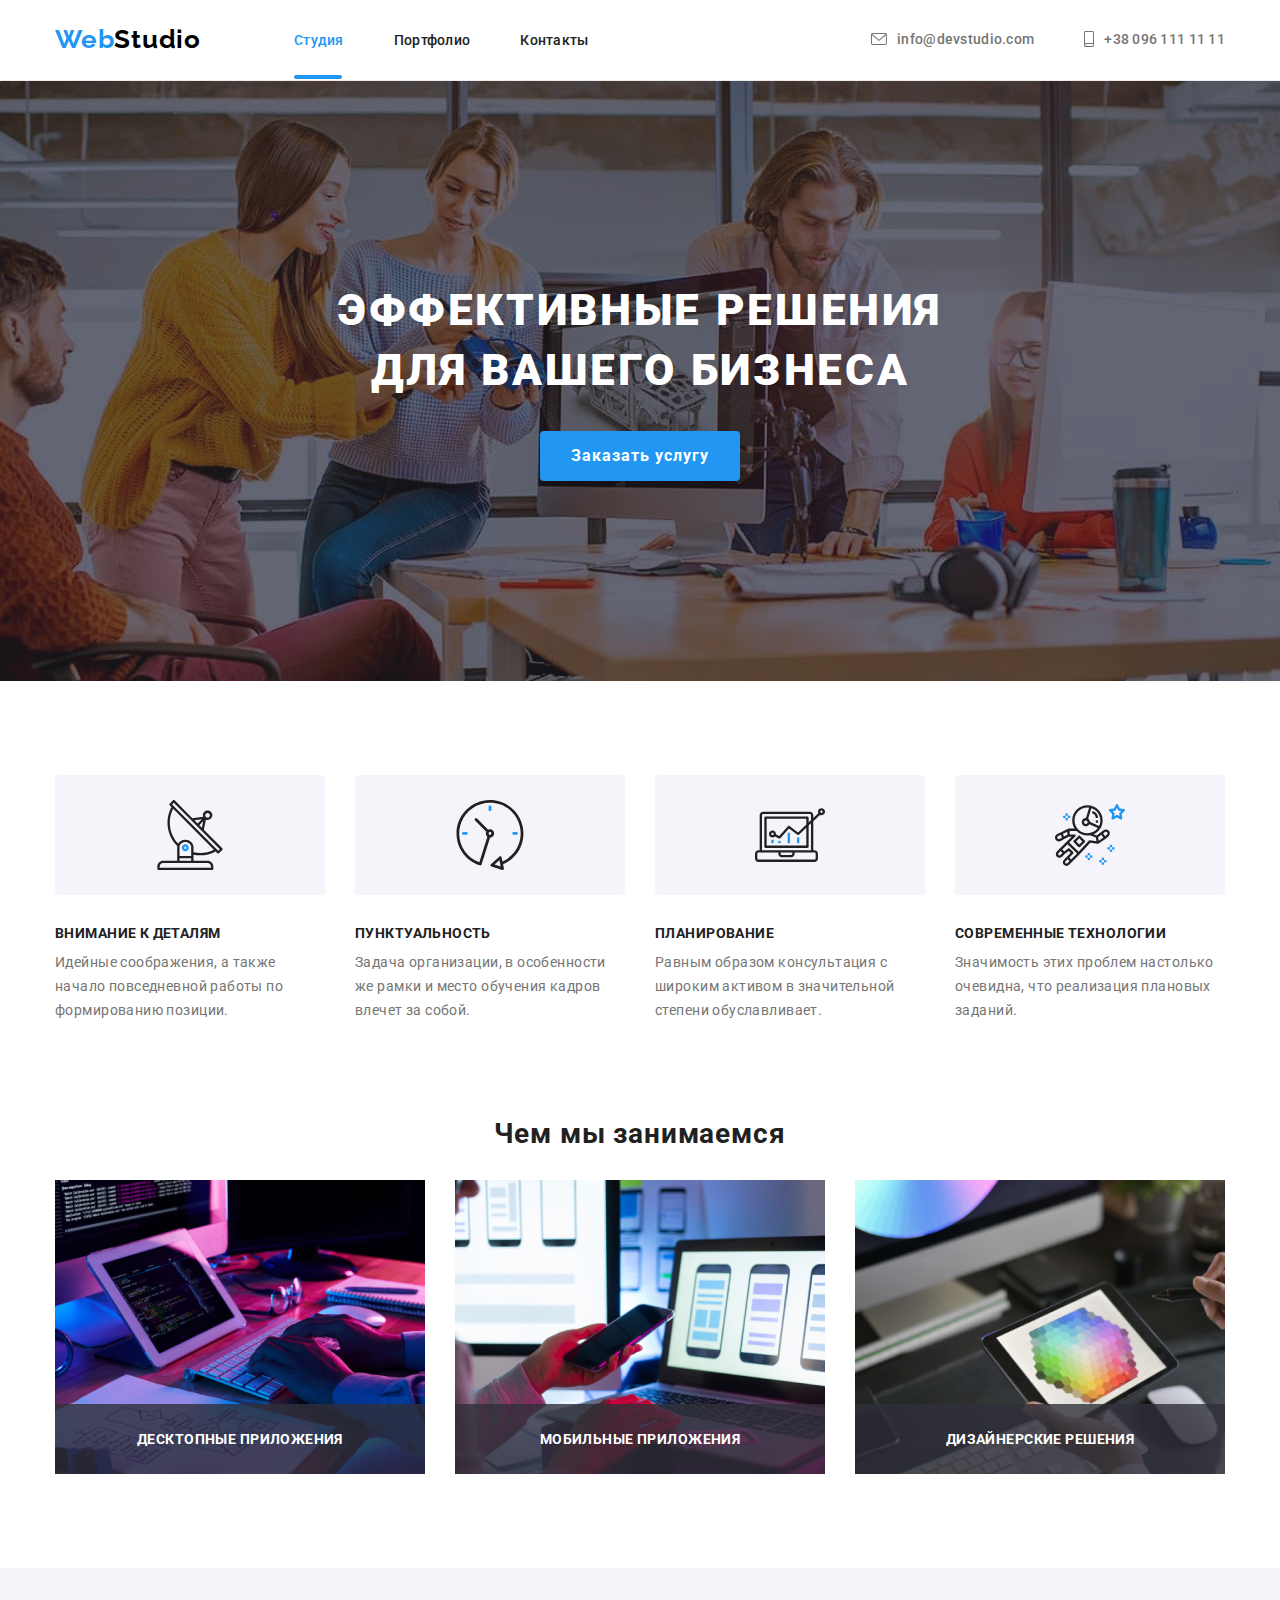
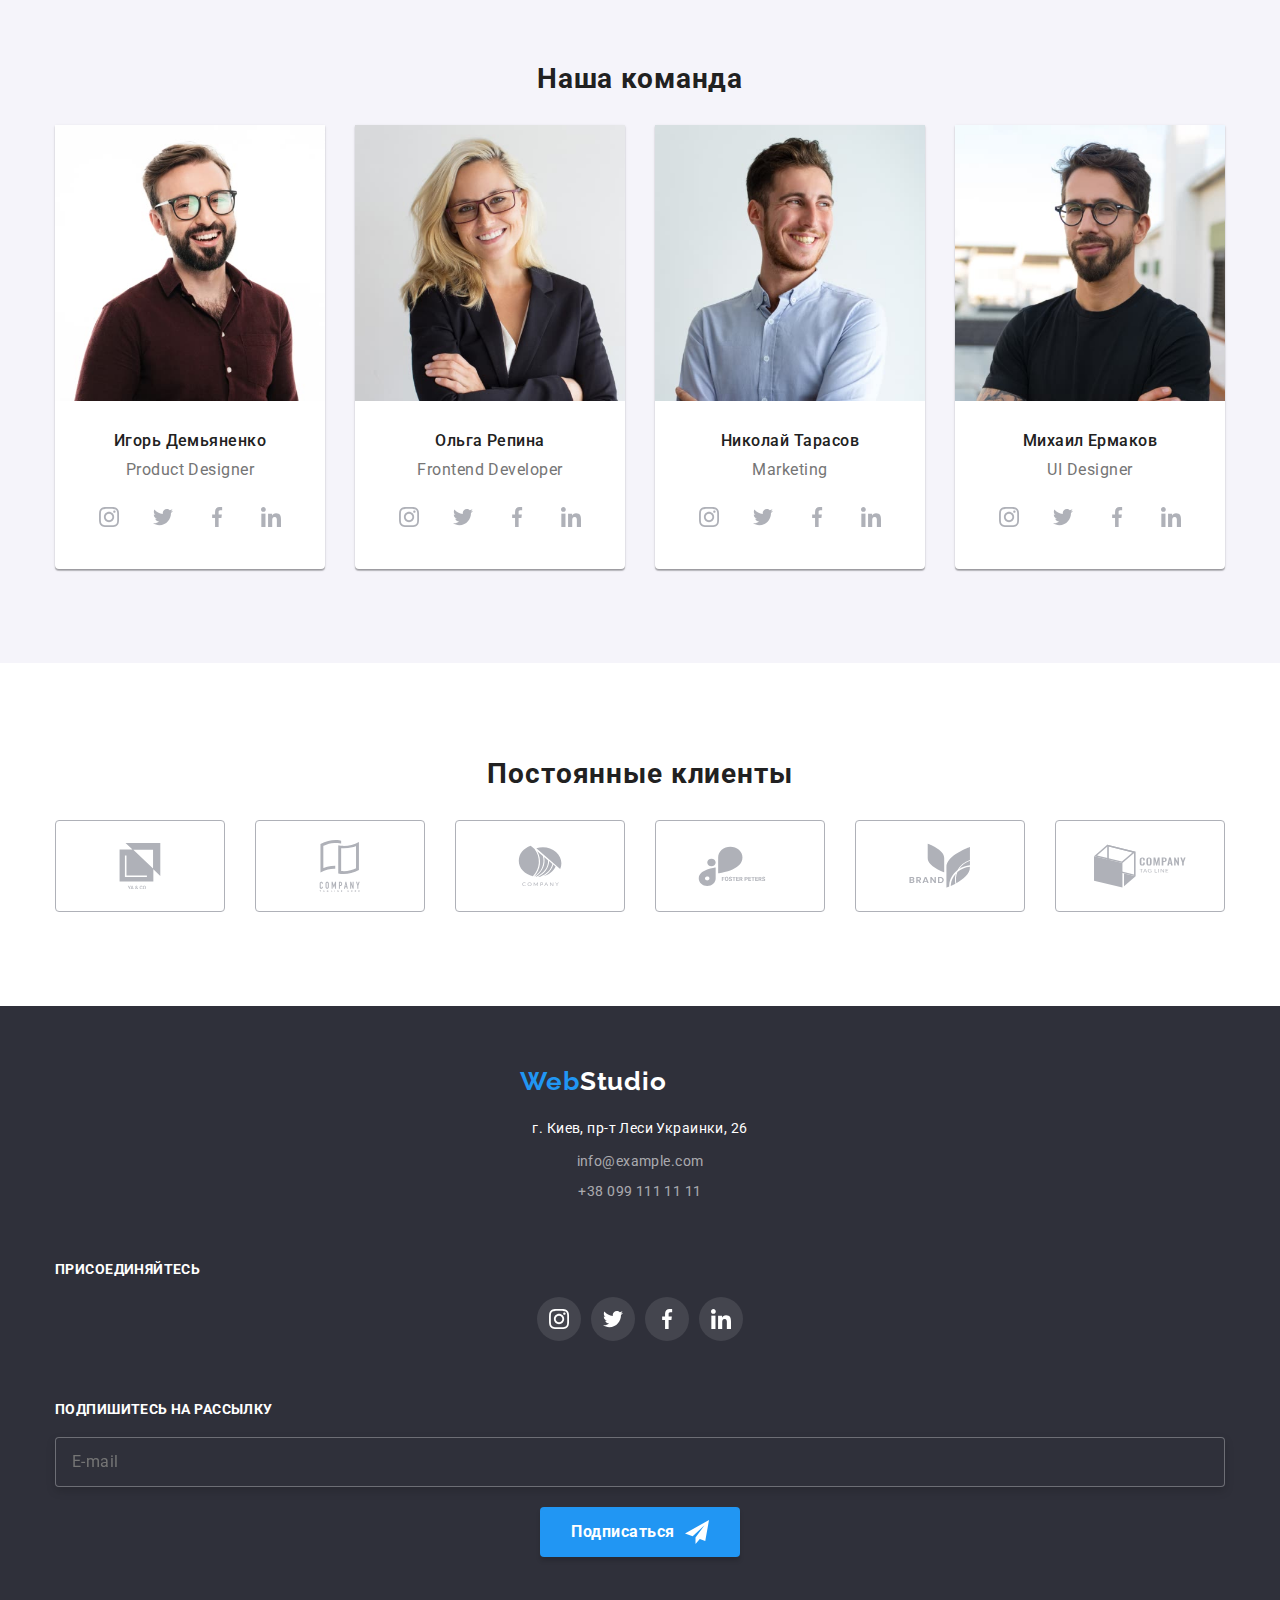
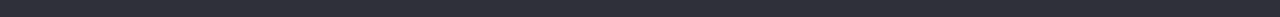
==== commit 1129740b: "2107052147" ====
--- a/index.html
+++ b/index.html
@@ -45,17 +45,17 @@
           </li>
         </ul>
       </nav>
-      
+
       <!-- e-Adress -->
-      <div class="eadr container">
+      <div class="eadr ">
         <a class="eadr__mail touch-transform" href="mailto:info@devstudio.com">
-          <svg class="eadr__ico touch-transform" width="16" height="12">
+          <svg class="eadr__ico touch-transform">
             <use href="./images/icons.svg#icon-envelope"></use>
           </svg>
           info@devstudio.com
         </a>
         <a class="eadr__tel touch-transform" href="tel:+380961111111">
-          <svg class="eadr__ico touch-transform" width="10" height="16">
+          <svg class="eadr__ico touch-transform">
             <use href="./images/icons.svg#icon-smartphone"></use>
           </svg>
           +38 096 111 11 11
--- a/css/main.min.css
+++ b/css/main.min.css
@@ -1,3 +1,7 @@
 :root{--main-font: 'Roboto', sans-serif;--logo-font: 'Raleway', sans-serif;--logo-color: #2196f3;--logo-light-color: #ffffff;--logo-dark-color: #000000;--touch-color: #2196f3;--ico-accent-color: #2196f3;--btn-backgr-color: #2196f3;--btn-send-accent-color: #188ce8;--ico-ligt-accent-color: #ffffff;--ico-ligt-color: #ffffff;--ico-transparent-color: #ffffff00;--ico-title-color: #212121;--ico-regular-color: #afb1b8;--ico-custom-color: #afb1b8;--background-ico-ftrs-color: #f5f4fa;--btn-seek-color: #f5f4fa;--page-color: #ffffff;--title-color: #212121;--regular-color: #757575;--border-color: #ececec;--prtf-border-color: #ededed;--face-color: #ffffff;--footer-color: #ffffff;--footer-eadr-color: #ffffff99;--background-face-color: #c4c4c4;--background-footer-color: #2f303a;--background-team-color: #f5f4fa;--background-footer-icon-color: #ffffff1a;--background-prtf-card-slide-color: #2196f3e6;--background-inside-color: #2f303acc;--background-gradient-color: #2f303a66;--prtf-height-img-mobile: 294;--prtf-width-img-mobile: 450}*{box-sizing:border-box;margin:0;padding:0;text-decoration:none}img{display:block}body{font-family:var(--main-font);font-style:normal;background-color:var(--page-color);list-style:none}h2{font-size:28px;line-height:1.179;margin-bottom:30px;text-align:center}h3{font-size:14px;line-height:1.142;text-transform:uppercase;text-align:center}@media screen and (min-width: 768px){h3{text-align:left}}h2,h3{font-style:normal;font-weight:700;letter-spacing:0.03em;color:var(--title-color)}ul{list-style:none}.section{padding:60px 0}@media screen and (min-width: 1200px){.section{padding:94px 0}}.container{padding:0 15px;margin:0 auto}@media screen and (max-width: 479px){.container{max-width:100vw}}@media screen and (min-width: 480px) and (max-width: 767px){.container{max-width:480px}}@media screen and (min-width: 768px) and (max-width: 1199px){.container{max-width:768px}}@media screen and (min-width: 1200px){.container{max-width:1200px}}.touch-transform{transition-property:color, fill, background-color, border, box-shadow,- opacity, transform;transition-duration:250ms;transition-timing-function:cubic-bezier(0.4, 0, 0.2, 1)}.logo{font-family:var(--logo-font);font-weight:700;font-size:24px;line-height:1.167;letter-spacing:0.03em;color:var(--logo-dark-color)}.logo__part{color:var(--logo-color)}@media screen and (min-width: 768px){.logo{margin-right:93px}}.header{margin-top:0px;border-bottom:1px solid var(--border-color);padding:24px 0 25px}.header .container{flex-direction:row;display:flex}@media screen and (max-width: 767px){.header{padding:16px 0}.header .nav{display:none}.header .eadr{display:none}}.menu{display:flex;position:relative;flex-direction:column;justify-content:space-between;height:100%}.menu .container{padding-left:40px;padding-right:40px;width:100%}.menu__socnet{display:flex;flex-flow:row wrap;font-weight:500;font-size:18px;line-height:1.222;letter-spacing:0.02em;color:var(--ico-accent-color);margin-top:64px}.menu__socnet-item:not(:last-child){margin-right:20px}.menu__socnet-item:not(:last-child) ::after{position:relative;left:10px;content:'';width:22px;height:0px;border:1px solid #21212133;transform:rotate(90deg)}.output{padding:48px 0;height:100vh}.nav{font-weight:500;letter-spacing:0.02em;font-size:40px;line-height:1.175;text-align:left}.nav__item{margin-bottom:32px}@media screen and (min-width: 768px){.nav{display:flex;line-height:1.1428;align-items:center;font-size:14px}.nav__list{display:flex;justify-content:left}.nav__item{margin-right:50px}.nav__str{color:var(--title-color)}.nav__str:hover,.nav__str:focus{color:var(--touch-color)}.nav__str--current{display:flex;flex-direction:column;color:var(--touch-color)}.nav__str--current::after{position:absolute;content:'';height:4px;border-radius:2px;background:var(--touch-color);margin-top:43px}.nav__item:nth-child(1) .nav__str--current::after{width:48px}.nav__item:nth-child(2) .nav__str--current::after{width:78px}}.eadr__mail:hover,.eadr__mail:focus,.eadr__tel:hover,.eadr__tel:focus{color:var(--touch-color);cursor:pointer}.eadr__mail:hover .eadr__ico,.eadr__mail:focus .eadr__ico,.eadr__tel:hover .eadr__ico,.eadr__tel:focus .eadr__ico{fill:var(--touch-color);cursor:pointer}@media screen and (max-width: 767px){.eadr{display:flex;padding:0;justify-content:flex-end;justify-content:start;flex-direction:column-reverse}.eadr__mail,.eadr__tel{font-weight:500;letter-spacing:0.02em;justify-content:start;margin-left:0}.eadr__mail{font-size:24px;line-height:1.167;margin-top:32px;color:var(--regular-color)}.eadr__tel{font-size:34px;line-height:1.176;color:var(--touch-color)}.eadr__ico{display:none}}@media screen and (min-width: 768px){.eadr{align-items:center;margin-right:0;padding:0}.eadr__mail,.eadr__tel{padding:0;display:flex;align-items:center;margin-left:50px;color:var(--regular-color)}.eadr__ico{fill:var(--regular-color);margin-right:10px}}.hero{background-color:var(--background-face-color);color:var(--page-color);padding:0;justify-content:center;background-origin:border-box;background-repeat:no-repeat;background-position:center;background-size:contain}@media screen and (max-resolution: 1.999dppx) and (max-width: 767px){.hero{background-image:linear-gradient(#2f303a66, #2f303a66),url(../../images/mobile/1x/header.jpg)}}@media screen and (max-resolution: 1.999dppx) and (min-width: 768px) and (max-width: 1199px){.hero{background-image:linear-gradient(#2f303a66, #2f303a66),url(../../images/tablet/1x/header.jpg)}}@media screen and (max-resolution: 1.999dppx) and (min-width: 1200px){.hero{background-image:linear-gradient(#2f303a66, #2f303a66),url(../../images/desktop/1x/header.jpg)}}@media screen and (max-width: 767px){.hero{background-image:linear-gradient(#2f303a66, #2f303a66),url(../../images/mobile/2x/header.jpg)}}@media screen and (min-width: 768px) and (max-width: 1199px){.hero{background-image:linear-gradient(#2f303a66, #2f303a66),url(../../images/tablet/2x/header.jpg)}}@media screen and (min-width: 1200px){.hero{background-image:linear-gradient(#2f303a66, #2f303a66),url(../../images/desktop/2x/header.jpg)}}@media screen and (max-width: 479px){.hero{background-size:cover}}@media screen and (min-width: 1200px) and (max-width: 1600px){.hero{background-size:cover}}.hero .container{display:flex;flex-direction:column;margin:0 auto;padding:118px 0}@media screen and (min-width: 1200px){.hero .container{padding:200px 0}}.hero__titul{font-style:normal;font-weight:900;font-size:26px;line-height:1.615;letter-spacing:0.06em;color:var(--face-color);text-align:center;text-transform:uppercase}@media screen and (min-width: 1200px){.hero__titul{font-size:44px;line-height:1.363}}.hero__sign-link{display:flex;align-self:center;letter-spacing:0.06em;margin-top:30px}.hero__sign-link:hover,.hero__sign-link:focus{background-color:var(--touch-color);cursor:pointer}@media screen and (min-width: 1200px){.hero__sign-link:hover,.hero__sign-link:focus{box-shadow:0px 4px 4px #00000000}}.features__title{font-size:0px;margin-bottom:0}.features__list{color:var(--regular-color);display:grid;grid-template-columns:1fr;grid-row-gap:30px}@media screen and (min-width: 768px) and (max-width: 1199px){.features__list{grid-template-columns:1fr 1fr;grid-row-gap:30px;grid-column-gap:30px}}@media screen and (min-width: 1200px){.features__list{grid-template-columns:1fr 1fr 1fr 1fr;grid-row-gap:0;grid-column-gap:30px}}.features__card{width:100%}@media screen and (min-width: 768px) and (max-width: 1199px){.features__card{width:354px}}@media screen and (min-width: 1200px){.features__card{width:270px}}.features__icon-item{display:flex;justify-content:center;margin-bottom:30px;width:100%;background-color:var(--background-ico-ftrs-color);border-radius:4px}.features__icon{margin:25px auto;height:70px;width:70px;fill:var(--ico-title-color)}.features__text{font-style:normal;font-weight:400;font-size:14px;line-height:1.714;letter-spacing:0.03em;margin-top:10px}.inside{padding-top:0;justify-content:center;align-self:center}@media screen and (max-width: 1199px){.inside{display:none}}.inside__list{display:flex;justify-content:space-between}.inside__card{position:relative;overflow:hidden}.inside__text{display:flex;justify-content:center;align-items:center;width:100%;height:70px;background-color:var(--background-inside-color);position:absolute;bottom:0;color:var(--face-color)}.team{background-color:var(--background-team-color);text-align:center}.team__list{display:grid;grid-template-columns:1fr;grid-row-gap:30px}@media screen and (min-width: 768px) and (max-width: 1199px){.team__list{grid-template-columns:1fr 1fr;grid-row-gap:30px;grid-column-gap:30px}}@media screen and (min-width: 1200px){.team__list{grid-template-columns:1fr 1fr 1fr 1fr;grid-row-gap:0;grid-column-gap:30px}}.team__card{background-color:var(--page-color);box-shadow:0px 1px 3px #0000001f, 0px 1px 1px #00000024, 0px 2px 1px #00000033;border-radius:0px 0px 4px 4px}.team__img{display:flex;justify-content:center}.team__text{padding-top:30px;padding-bottom:30px}.team__names,.team__metier{font-size:16px;line-height:1.1875;text-align:center;letter-spacing:0.03em}.team__names{font-weight:500;color:var(--title-color)}.team__metier{font-weight:400;color:var(--regular-color);margin-top:10px;margin-bottom:16px}.socnet{display:flex;justify-content:space-between;flex-flow:row nowrap;width:206px;margin:0 auto}.socnet__item{width:44px;height:44px;border-radius:50%;display:flex;justify-content:center;align-items:center}.socnet__item:not(:last-child){margin-right:10px}.socnet__item:hover,.socnet__item:focus{background-color:var(--ico-accent-color)}.socnet__item:hover .socnet__icon,.socnet__item:focus .socnet__icon{fill:var(--ico-ligt-accent-color)}.socnet__icon{justify-content:center;align-items:center;fill:var(--ico-regular-color)}.customers__title{margin-bottom:0}.customers__list{display:grid;margin-top:30px;grid-column-gap:30px}@media screen and (max-width: 479px){.customers__list{display:flex;justify-content:center;flex-direction:column;margin-top:0}}@media screen and (min-width: 480px) and (max-width: 767px){.customers__list{grid-template-columns:1fr 1fr;grid-row-gap:30px}}@media screen and (min-width: 768px) and (max-width: 1199px){.customers__list{grid-template-columns:1fr 1fr 1fr;grid-row-gap:30px}}@media screen and (min-width: 1200px){.customers__list{grid-template-columns:1fr 1fr 1fr 1fr 1fr 1fr;grid-row-gap:0}}.customers__card{width:210px}@media screen and (max-width: 479px){.customers__card{margin:30px auto 0}}@media screen and (min-width: 768px) and (max-width: 1199px){.customers__card{width:226px}}@media screen and (min-width: 1200px){.customers__card{width:170px}}.customers__icon{fill:var(--ico-custom-color)}.customers__item{display:flex;justify-content:center;align-items:center;height:92px;border:1px solid var(--ico-regular-color);box-sizing:border-box;border-radius:4px}.customers__item:hover,.customers__item:focus{border:1px solid var(--ico-accent-color)}.customers__item:hover .customers__icon,.customers__item:focus .customers__icon{fill:var(--ico-accent-color)}.footer{background-color:var(--background-footer-color);background-position:50% 50%;color:var(--footer-color);padding-top:60px;padding-bottom:60px}.footer__list{margin:0 auto}.footer__adr{display:flex;flex-direction:column;text-align:center}.footer__adr .logo{color:var(--logo-light-color)}.footer__address{margin-top:20px;font-family:var(--main-font);font-style:normal;font-weight:400;font-size:14px;line-height:1.714;letter-spacing:0.03em}.footer__eaddress{display:flex;flex-direction:column}.footer__mail,.footer__tel{margin-top:9px;height:21px;color:var(--footer-eadr-color)}.footer__mail:hover,.footer__tel:hover,.footer__mail:focus,.footer__tel:focus{color:var(--touch-color);cursor:pointer}.footer__text{text-transform:uppercase;color:var(--footer-color);margin-bottom:20px}.join{display:flex;flex-direction:column;margin:60px auto 0}.join .socnet__item{background-color:var(--background-footer-icon-color)}.join .socnet__icon{fill:var(--ico-ligt-color)}.join .socnet__icon:hover,.join .socnet__icon:focus,.join .socnet__item:hover,.join .socnet__item:focus{background-color:var(--ico-accent-color);fill:var(--ico-ligt-accent-color)}.subscr{display:flex;flex-direction:column;justify-content:center;margin:60px auto 0}.subscr__form{display:flex;flex-direction:column;margin:0 auto;justify-content:center;width:100%}.subscr__input{width:100%;height:50px;padding:0 16px;overflow:hidden;background-color:var(--background-footer-color);border:1px solid rgba(255,255,255,0.3);box-sizing:border-box;filter:drop-shadow(0px 4px 4px rgba(0,0,0,0.15));border-radius:4px;font-family:inherit;font-style:normal;font-weight:400;font-size:16px;line-height:1.25;letter-spacing:0.03em;color:rgba(255,255,255,0.6)}.subscr__input:hover,.subscr__input:focus{color:var(--footer-color)}.backdrop{position:fixed;top:0;left:0;width:100%;height:100%;background-color:#00000033}.backdrop.is-hidden{opacity:0;pointer-events:none}.modal{position:absolute;top:50%;left:50%;transform:translate(-50%, -50%);width:450px;background:var(--face-color);box-shadow:0px 1px 3px #0000001f, 0px 1px 1px #00000024, 0px 2px 1px #00000033;border-radius:4px;padding:40px}.modal__text{font-size:12px;line-height:1.167;letter-spacing:0.03em;color:var(--regular-color);margin-left:23px}.modal__text--accent{text-decoration-line:underline;color:var(--touch-color);cursor:pointer;margin-left:0}.callback{display:flex;flex-direction:column}.callback__title{font-weight:700;color:var(--title-color);font-size:20px;line-height:1.15;margin-bottom:0}.callback__form{flex-direction:column;margin-top:12px;margin-bottom:20px}.callback__label{display:flex;flex-direction:column;margin-bottom:10px}.callback__label--comment{margin-bottom:0}.callback__text{font-size:12px;line-height:1.667;letter-spacing:0.01em;color:var(--regular-color)}.callback__ico{position:absolute;margin:11px 12px;fill:var(--ico-title-color);z-index:3}.callback__wraper{display:flex;width:100%;height:40px;border:1px solid #21212133;box-sizing:border-box;border-radius:4px;overflow:hidden;z-index:3}.callback__wraper:hover,.callback__wraper:focus{border:1px solid var(--ico-accent-color)}.callback__wraper:hover .callback__ico,.callback__wraper:focus .callback__ico{fill:var(--ico-accent-color)}.callback__input{position:absolute;width:81.77%;height:38px;border:none;box-sizing:border-box;border-radius:4px;padding:11px 11px 11px 41px}.callback__comment{width:100%;height:120px;border:1px solid #21212133;box-sizing:border-box;border-radius:4px;overflow:hidden;padding:12px 16px;resize:none}.callback__comment::placeholder{font-family:Roboto;font-style:normal;font-weight:400;font-size:14px;line-height:1.143;letter-spacing:0.01em;color:rgba(117,117,117,0.5)}.checker{display:flex;flex-direction:row;justify-content:center;align-items:center;width:100%}.checker__label{position:relative}.checker__icon,.checker__icon-check{position:absolute;top:50%;left:0;transform:translateY(-50%);cursor:pointer}.checker__icon{fill:var(--ico-title-color)}.checker__icon-check{fill:var(--ico-transparent-color)}.checker__checkbox{appearance:none;position:relative}.checker__checkbox:checked+.checker__label .checker__icon-check{fill:var(--ico-accent-color)}.button{align-items:center;justify-content:center;min-width:200px;height:50px;background-color:var(--btn-backgr-color);border:none;border-radius:4px;box-shadow:0px 4px 4px #00000026;font-weight:700;font-size:16px;line-height:1.875;color:var(--face-color)}.button__submit{letter-spacing:0.06em;margin:30px auto 0}.button__submit:hover,.button__submit:focus{cursor:pointer;background-color:var(--btn-send-accent-color)}.button__menu{display:flex;position:absolute;top:10px;right:15px}.button__menu--icon{fill:var(--logo-dark-color)}.button__menu:hover .button__menu--icon,.button__menu:focus .button__menu--icon{fill:var(--touch-color);cursor:pointer}@media screen and (min-width: 768px){.button__menu{display:none}}.button__close{display:flex;justify-content:center;align-items:center;position:absolute;top:8px;right:8px;width:30px;height:30px;border-radius:50%;background:var(--page-color);border:1px solid #0000001a;box-sizing:border-box}.button__close--icon{fill:var(--logo-dark-color)}.button__close:hover .button__close--icon,.button__close:focus .button__close--icon{fill:var(--touch-color);cursor:pointer}.button__output{position:absolute;top:21px;right:25px;width:19px;height:19px;border:none;background-color:var(--page-color)}.button__output--icon{fill:var(--logo-dark-color)}.button__output:hover .button__output--icon,.button__output:focus .button__output--icon{fill:var(--touch-color);cursor:pointer}.button__bar{display:flex;flex-flow:row wrap}@media screen and (min-width: 768px){.button__bar{justify-content:center}}.button__bar li:not(:last-child){margin-right:8px}.button__seek{font-weight:500;font-size:16px;line-height:1.625;letter-spacing:0.03em;color:var(--title-color);background-color:var(--btn-seek-color);padding:6px 22px;border:none;border-radius:4px;text-align:center}@media screen and (max-width: 767px){.button__seek{margin-bottom:15px}}@media screen and (min-width: 768px) and (max-width: 1199px){.button__seek{margin-bottom:30px}}@media screen and (min-width: 1200px){.button__seek{margin-bottom:51px}}.button__seek:hover,.button__seek:focus{cursor:pointer;background-color:var(--touch-color);color:var(--face-color);box-shadow:0px 3px 1px #0000001a, 0px 1px 2px #00000014, 0px 2px 2px #0000001f}.button__icon{margin-left:10px;fill:var(--footer-color)}.button__subscr{display:flex;margin:0 auto;letter-spacing:0.03em;padding:6px 22px;margin-top:20px}.button__subscr:hover,.button__subscr:focus{cursor:pointer}.portfolio{font-weight:700;font-style:normal;font-size:18px;line-height:2;letter-spacing:0.06em;color:var(--title-color)}.portfolio__title{font-size:0px}.portfolio__list{display:flex;flex-flow:row wrap}@media screen and (min-width: 768px){.portfolio__list{display:grid;grid-template-columns:1fr;grid-row-gap:30px;grid-column-gap:30px}}@media screen and (min-width: 768px) and (min-width: 768px) and (max-width: 1199px){.portfolio__list{grid-template-columns:1fr 1fr}}@media screen and (min-width: 768px) and (min-width: 1200px){.portfolio__list{grid-template-columns:1fr 1fr 1fr}}.card{display:flex;position:relative;flex-flow:column}@media screen and (max-width: 767px){.card{margin-top:30px;width:100vw}.card:first-child{margin-top:34px;margin-bottom:-9px}}@media screen and (min-width: 480px) and (max-width: 767px){.card{width:450px}}@media screen and (min-width: 768px) and (max-width: 1199px){.card{width:354px}}@media screen and (min-width: 1200px){.card{width:370px}}.card:hover{box-shadow:0px 1px 1px #0000001f, 0px 4px 4px #0000000f, 1px 4px 6px #00000029;cursor:pointer}.card:hover .card__slide{transform:translateY(-100%)}.card__img{display:flex;justify-content:center;height:294px}@media screen and (max-width: 479px){.card__img{height:calc(100vw * var(--prtf-height-img-mobile) / var(--prtf-width-img-mobile))}}.card__title{font-size:18px;line-height:2;letter-spacing:0.06em;text-transform:none;text-align:left}.card__window{display:block;position:absolute;width:100%;overflow:hidden;height:294px}@media screen and (max-width: 479px){.card__window{height:calc(100vw * var(--prtf-height-img-mobile) / var(--prtf-width-img-mobile))}}.card__slide{display:flex;position:absolute;justify-content:center;align-items:center;width:100%;height:100%;top:100%;padding:0 24px;background:var(--background-prtf-card-slide-color);transform:translateY(0)}.card__text{text-align:left;font-weight:400;font-size:18px;line-height:1.556;letter-spacing:0.03em;color:var(--face-color)}.card__box{padding:20px 24px 19px;border-left:1px solid var(--prtf-border-color);border-right:1px solid var(--prtf-border-color);border-bottom:1px solid var(--prtf-border-color)}.card__box--text-regular{font-weight:400;font-size:16px;line-height:1.875;letter-spacing:0.03em;color:var(--regular-color);margin-top:4px}
+ opacity, transform;transition-duration:250ms;transition-timing-function:cubic-bezier(0.4, 0, 0.2, 1)}.logo{font-family:var(--logo-font);font-weight:700;font-size:24px;line-height:1.167;letter-spacing:0.03em;color:var(--logo-dark-color)}@media screen and (min-width: 768px) and (max-width: 1199px){.logo{margin-left:0;margin-right:auto}}@media screen and (min-width: 1200px){.logo{font-size:26px;line-height:1.192;margin-right:93px}}.logo__part{color:var(--logo-color)}.header{margin-top:0px;border-bottom:1px solid var(--border-color)}.header .container{flex-direction:row;display:flex;align-items:center}@media screen and (max-width: 767px){.header{padding:16px 0}.header .nav{display:none}.header .eadr{display:none}}@media screen and (min-width: 768px) and (max-width: 1199px){.header{padding:21px 0}}@media screen and (min-width: 1200px){.header{padding:24px 0 25px}}.menu{display:flex;position:relative;flex-direction:column;justify-content:space-between;height:100%}.menu .container{padding-left:40px;padding-right:40px;width:100%}.menu__socnet{display:flex;flex-flow:row wrap;font-weight:500;font-size:18px;line-height:1.222;letter-spacing:0.02em;color:var(--ico-accent-color);margin-top:64px}.menu__socnet-item:not(:last-child){margin-right:20px}.menu__socnet-item:not(:last-child) ::after{position:relative;left:10px;content:'';width:22px;height:0px;border:1px solid #21212133;transform:rotate(90deg)}.output{padding:48px 0;height:100vh}.nav{font-weight:500;letter-spacing:0.02em;font-size:40px;line-height:1.175;text-align:left}.nav__item{margin-bottom:32px}.nav__item:nth-child(1) .nav__str--current::after{width:48px}.nav__item:nth-child(2) .nav__str--current::after{width:75px}@media screen and (min-width: 768px) and (max-width: 1199px){.nav{display:flex;position:absolute;font-size:14px;line-height:1.1428;align-items:center;left:50%;transform:translateX(-50%)}.nav__list{display:flex}.nav__item{margin-bottom:0}.nav__item:not(:last-child){margin-right:50px}.nav__str{color:var(--title-color)}.nav__str:hover,.nav__str:focus{color:var(--touch-color)}.nav__str--current{display:flex;flex-direction:column;color:var(--touch-color)}.nav__str--current::after{position:absolute;content:'';height:4px;border-radius:2px;background:var(--touch-color);margin-top:44px}}@media screen and (min-width: 1200px){.nav{display:flex;font-size:14px;line-height:1.1428;align-items:center}.nav__list{display:flex;justify-content:left}.nav__item{margin-bottom:0}.nav__item:not(:last-child){margin-right:50px}.nav__str{color:var(--title-color)}.nav__str:hover,.nav__str:focus{color:var(--touch-color)}.nav__str--current{display:flex;flex-direction:column;color:var(--touch-color)}.nav__str--current::after{position:absolute;content:'';height:4px;border-radius:2px;background:var(--touch-color);margin-top:43px}}.eadr{font-weight:500;letter-spacing:0.02em}.eadr__mail:hover,.eadr__mail:focus,.eadr__tel:hover,.eadr__tel:focus{color:var(--touch-color);cursor:pointer}.eadr__mail:hover .eadr__ico,.eadr__mail:focus .eadr__ico,.eadr__tel:hover .eadr__ico,.eadr__tel:focus .eadr__ico{fill:var(--touch-color);cursor:pointer}@media screen and (max-width: 767px){.eadr{display:flex;padding:0;justify-content:start;flex-direction:column-reverse}.eadr__mail,.eadr__tel{font-weight:500;letter-spacing:0.02em;justify-content:start;margin-left:0}.eadr__mail{font-size:24px;line-height:1.167;margin-top:32px;color:var(--regular-color)}.eadr__tel{font-size:34px;line-height:1.176;color:var(--touch-color)}.eadr__ico{display:none}}@media screen and (min-width: 768px) and (max-width: 1199px){.eadr{display:flex;justify-content:flex-end;flex-direction:column;font-size:12px;line-height:1.667;margin-right:0;margin-left:auto;padding:0}.eadr__mail,.eadr__tel{display:flex;align-items:center;padding:0;height:14px;color:var(--regular-color)}.eadr__mail{margin-bottom:10px}.eadr__mail .eadr__ico{width:14px;height:10px}.eadr__tel .eadr__ico{width:10px;height:14px}.eadr__ico{fill:var(--regular-color);margin-right:10px}}@media screen and (min-width: 1200px){.eadr{display:flex;justify-content:flex-end;align-items:center;font-size:14px;line-height:1.143;margin-right:0;margin-left:auto;padding:0}.eadr__mail,.eadr__tel{padding:0;display:flex;align-items:center;margin-left:50px;color:var(--regular-color)}.eadr__mail .eadr__ico{width:16px;height:12px}.eadr__tel .eadr__ico{width:10px;height:16px}.eadr__ico{fill:var(--regular-color);margin-right:10px}}.hero{background-color:var(--background-face-color);color:var(--page-color);padding:0;justify-content:center;background-origin:border-box;background-repeat:no-repeat;background-position:center;background-size:contain}@media screen and (max-resolution: 1.999dppx) and (max-width: 767px){.hero{background-image:linear-gradient(#2f303a66, #2f303a66),url(../../images/mobile/1x/header.jpg)}}@media screen and (max-resolution: 1.999dppx) and (min-width: 768px) and (max-width: 1199px){.hero{background-image:linear-gradient(#2f303a66, #2f303a66),url(../../images/tablet/1x/header.jpg)}}@media screen and (max-resolution: 1.999dppx) and (min-width: 1200px){.hero{background-image:linear-gradient(#2f303a66, #2f303a66),url(../../images/desktop/1x/header.jpg)}}@media screen and (max-width: 767px){.hero{background-image:linear-gradient(#2f303a66, #2f303a66),url(../../images/mobile/2x/header.jpg)}}@media screen and (min-width: 768px) and (max-width: 1199px){.hero{background-image:linear-gradient(#2f303a66, #2f303a66),url(../../images/tablet/2x/header.jpg)}}@media screen and (min-width: 1200px){.hero{background-image:linear-gradient(#2f303a66, #2f303a66),url(../../images/desktop/2x/header.jpg)}}@media screen and (max-width: 479px){.hero{background-size:cover}}@media screen and (min-width: 1200px) and (max-width: 1600px){.hero{background-size:cover}}.hero .container{display:flex;flex-direction:column;margin:0 auto;padding:118px 0}@media screen and (min-width: 1200px){.hero .container{padding:200px 0}}.hero__titul{font-style:normal;font-weight:900;font-size:26px;line-height:1.615;letter-spacing:0.06em;color:var(--face-color);text-align:center;text-transform:uppercase}@media screen and (min-width: 1200px){.hero__titul{font-size:44px;line-height:1.363}}.hero__sign-link{display:flex;align-self:center;letter-spacing:0.06em;margin-top:30px}.hero__sign-link:hover,.hero__sign-link:focus{background-color:var(--touch-color);cursor:pointer}@media screen and (min-width: 1200px){.hero__sign-link:hover,.hero__sign-link:focus{box-shadow:0px 4px 4px #00000000}}.features__title{font-size:0px;margin-bottom:0}.features__list{color:var(--regular-color);display:grid;grid-template-columns:1fr;grid-row-gap:30px}@media screen and (min-width: 768px) and (max-width: 1199px){.features__list{grid-template-columns:1fr 1fr;grid-row-gap:30px;grid-column-gap:30px}}@media screen and (min-width: 1200px){.features__list{grid-template-columns:1fr 1fr 1fr 1fr;grid-row-gap:0;grid-column-gap:30px}}.features__card{width:100%}@media screen and (min-width: 768px) and (max-width: 1199px){.features__card{width:354px}}@media screen and (min-width: 1200px){.features__card{width:270px}}.features__icon-item{display:flex;justify-content:center;margin-bottom:30px;width:100%;background-color:var(--background-ico-ftrs-color);border-radius:4px}.features__icon{margin:25px auto;height:70px;width:70px;fill:var(--ico-title-color)}.features__text{font-style:normal;font-weight:400;font-size:14px;line-height:1.714;letter-spacing:0.03em;margin-top:10px}.inside{padding-top:0;justify-content:center;align-self:center}@media screen and (max-width: 1199px){.inside{display:none}}.inside__list{display:flex;justify-content:space-between}.inside__card{position:relative;overflow:hidden}.inside__text{display:flex;justify-content:center;align-items:center;width:100%;height:70px;background-color:var(--background-inside-color);position:absolute;bottom:0;color:var(--face-color)}.team{background-color:var(--background-team-color);text-align:center}.team__list{display:grid;grid-template-columns:1fr;grid-row-gap:30px}@media screen and (min-width: 768px) and (max-width: 1199px){.team__list{grid-template-columns:1fr 1fr;grid-row-gap:30px;grid-column-gap:30px}}@media screen and (min-width: 1200px){.team__list{grid-template-columns:1fr 1fr 1fr 1fr;grid-row-gap:0;grid-column-gap:30px}}.team__card{background-color:var(--page-color);box-shadow:0px 1px 3px #0000001f, 0px 1px 1px #00000024,+ 0px 2px 1px #00000033;border-radius:0px 0px 4px 4px}.team__img{display:flex;justify-content:center}.team__text{padding-top:30px;padding-bottom:30px}.team__names,.team__metier{font-size:16px;line-height:1.1875;text-align:center;letter-spacing:0.03em}.team__names{font-weight:500;color:var(--title-color)}.team__metier{font-weight:400;color:var(--regular-color);margin-top:10px;margin-bottom:16px}.socnet{display:flex;justify-content:space-between;flex-flow:row nowrap;width:206px;margin:0 auto}.socnet__item{width:44px;height:44px;border-radius:50%;display:flex;justify-content:center;align-items:center}.socnet__item:not(:last-child){margin-right:10px}.socnet__item:hover,.socnet__item:focus{background-color:var(--ico-accent-color)}.socnet__item:hover .socnet__icon,.socnet__item:focus .socnet__icon{fill:var(--ico-ligt-accent-color)}.socnet__icon{justify-content:center;align-items:center;fill:var(--ico-regular-color)}.customers__title{margin-bottom:0}.customers__list{display:grid;margin-top:30px;grid-column-gap:30px}@media screen and (max-width: 479px){.customers__list{display:flex;justify-content:center;flex-direction:column;margin-top:0}}@media screen and (min-width: 480px) and (max-width: 767px){.customers__list{grid-template-columns:1fr 1fr;grid-row-gap:30px}}@media screen and (min-width: 768px) and (max-width: 1199px){.customers__list{grid-template-columns:1fr 1fr 1fr;grid-row-gap:30px}}@media screen and (min-width: 1200px){.customers__list{grid-template-columns:1fr 1fr 1fr 1fr 1fr 1fr;grid-row-gap:0}}.customers__card{width:210px}@media screen and (max-width: 479px){.customers__card{margin:30px auto 0}}@media screen and (min-width: 768px) and (max-width: 1199px){.customers__card{width:226px}}@media screen and (min-width: 1200px){.customers__card{width:170px}}.customers__icon{fill:var(--ico-custom-color)}.customers__item{display:flex;justify-content:center;align-items:center;height:92px;border:1px solid var(--ico-regular-color);box-sizing:border-box;border-radius:4px}.customers__item:hover,.customers__item:focus{border:1px solid var(--ico-accent-color)}.customers__item:hover .customers__icon,.customers__item:focus .customers__icon{fill:var(--ico-accent-color)}.footer{background-color:var(--background-footer-color);background-position:50% 50%;color:var(--footer-color);padding-top:60px;padding-bottom:60px}.footer__list{margin:0 auto}.footer__adr{display:flex;flex-direction:column;text-align:center}.footer__adr .logo{color:var(--logo-light-color)}.footer__address{margin-top:20px;font-family:var(--main-font);font-style:normal;font-weight:400;font-size:14px;line-height:1.714;letter-spacing:0.03em}.footer__eaddress{display:flex;flex-direction:column}.footer__mail,.footer__tel{margin-top:9px;height:21px;color:var(--footer-eadr-color)}.footer__mail:hover,.footer__tel:hover,.footer__mail:focus,.footer__tel:focus{color:var(--touch-color);cursor:pointer}.footer__text{text-transform:uppercase;color:var(--footer-color);margin-bottom:20px}.join{display:flex;flex-direction:column;margin:60px auto 0}.join .socnet__item{background-color:var(--background-footer-icon-color)}.join .socnet__icon{fill:var(--ico-ligt-color)}.join .socnet__icon:hover,.join .socnet__icon:focus,.join .socnet__item:hover,.join .socnet__item:focus{background-color:var(--ico-accent-color);fill:var(--ico-ligt-accent-color)}.subscr{display:flex;flex-direction:column;justify-content:center;margin:60px auto 0}.subscr__form{display:flex;flex-direction:column;margin:0 auto;justify-content:center;width:100%}.subscr__input{width:100%;height:50px;padding:0 16px;overflow:hidden;background-color:var(--background-footer-color);border:1px solid rgba(255,255,255,0.3);box-sizing:border-box;filter:drop-shadow(0px 4px 4px rgba(0,0,0,0.15));border-radius:4px;font-family:inherit;font-style:normal;font-weight:400;font-size:16px;line-height:1.25;letter-spacing:0.03em;color:rgba(255,255,255,0.6)}.subscr__input:hover,.subscr__input:focus{color:var(--footer-color)}.backdrop{position:fixed;top:0;left:0;width:100%;height:100%;background-color:#00000033}.backdrop.is-hidden{opacity:0;pointer-events:none}.modal{position:absolute;top:50%;left:50%;transform:translate(-50%, -50%);width:450px;background:var(--face-color);box-shadow:0px 1px 3px #0000001f, 0px 1px 1px #00000024,+ 0px 2px 1px #00000033;border-radius:4px;padding:40px}.modal__text{font-size:12px;line-height:1.167;letter-spacing:0.03em;color:var(--regular-color);margin-left:23px}.modal__text--accent{text-decoration-line:underline;color:var(--touch-color);cursor:pointer;margin-left:0}.callback{display:flex;flex-direction:column}.callback__title{font-weight:700;color:var(--title-color);font-size:20px;line-height:1.15;margin-bottom:0}.callback__form{flex-direction:column;margin-top:12px;margin-bottom:20px}.callback__label{display:flex;flex-direction:column;margin-bottom:10px}.callback__label--comment{margin-bottom:0}.callback__text{font-size:12px;line-height:1.667;letter-spacing:0.01em;color:var(--regular-color)}.callback__ico{position:absolute;margin:11px 12px;fill:var(--ico-title-color);z-index:3}.callback__wraper{display:flex;width:100%;height:40px;border:1px solid #21212133;box-sizing:border-box;border-radius:4px;overflow:hidden;z-index:3}.callback__wraper:hover,.callback__wraper:focus{border:1px solid var(--ico-accent-color)}.callback__wraper:hover .callback__ico,.callback__wraper:focus .callback__ico{fill:var(--ico-accent-color)}.callback__input{position:absolute;width:81.77%;height:38px;border:none;box-sizing:border-box;border-radius:4px;padding:11px 11px 11px 41px}.callback__comment{width:100%;height:120px;border:1px solid #21212133;box-sizing:border-box;border-radius:4px;overflow:hidden;padding:12px 16px;resize:none}.callback__comment::placeholder{font-family:Roboto;font-style:normal;font-weight:400;font-size:14px;line-height:1.143;letter-spacing:0.01em;color:rgba(117,117,117,0.5)}.checker{display:flex;flex-direction:row;justify-content:center;align-items:center;width:100%}.checker__label{position:relative}.checker__icon,.checker__icon-check{position:absolute;top:50%;left:0;transform:translateY(-50%);cursor:pointer}.checker__icon{fill:var(--ico-title-color)}.checker__icon-check{fill:var(--ico-transparent-color)}.checker__checkbox{appearance:none;position:relative}.checker__checkbox:checked+.checker__label .checker__icon-check{fill:var(--ico-accent-color)}.button{align-items:center;justify-content:center;min-width:200px;height:50px;background-color:var(--btn-backgr-color);border:none;border-radius:4px;box-shadow:0px 4px 4px #00000026;font-weight:700;font-size:16px;line-height:1.875;color:var(--face-color)}.button__submit{letter-spacing:0.06em;margin:30px auto 0}.button__submit:hover,.button__submit:focus{cursor:pointer;background-color:var(--btn-send-accent-color)}.button__menu{display:flex;position:absolute;top:10px;right:15px}.button__menu--icon{fill:var(--logo-dark-color)}.button__menu:hover .button__menu--icon,.button__menu:focus .button__menu--icon{fill:var(--touch-color);cursor:pointer}@media screen and (min-width: 768px){.button__menu{display:none}}.button__close{display:flex;justify-content:center;align-items:center;position:absolute;top:8px;right:8px;width:30px;height:30px;border-radius:50%;background:var(--page-color);border:1px solid #0000001a;box-sizing:border-box}.button__close--icon{fill:var(--logo-dark-color)}.button__close:hover .button__close--icon,.button__close:focus .button__close--icon{fill:var(--touch-color);cursor:pointer}.button__output{position:absolute;top:21px;right:25px;width:19px;height:19px;border:none;background-color:var(--page-color)}.button__output--icon{fill:var(--logo-dark-color)}.button__output:hover .button__output--icon,.button__output:focus .button__output--icon{fill:var(--touch-color);cursor:pointer}.button__bar{display:flex;flex-flow:row wrap}@media screen and (min-width: 768px){.button__bar{justify-content:center}}.button__bar li:not(:last-child){margin-right:8px}.button__seek{font-weight:500;font-size:16px;line-height:1.625;letter-spacing:0.03em;color:var(--title-color);background-color:var(--btn-seek-color);padding:6px 22px;border:none;border-radius:4px;text-align:center}@media screen and (max-width: 767px){.button__seek{margin-bottom:15px}}@media screen and (min-width: 768px) and (max-width: 1199px){.button__seek{margin-bottom:30px}}@media screen and (min-width: 1200px){.button__seek{margin-bottom:51px}}.button__seek:hover,.button__seek:focus{cursor:pointer;background-color:var(--touch-color);color:var(--face-color);box-shadow:0px 3px 1px #0000001a, 0px 1px 2px #00000014,+ 0px 2px 2px #0000001f}.button__icon{margin-left:10px;fill:var(--footer-color)}.button__subscr{display:flex;margin:0 auto;letter-spacing:0.03em;padding:6px 22px;margin-top:20px}.button__subscr:hover,.button__subscr:focus{cursor:pointer}.portfolio{font-weight:700;font-style:normal;font-size:18px;line-height:2;letter-spacing:0.06em;color:var(--title-color)}.portfolio__title{font-size:0px}.portfolio__list{display:flex;flex-flow:row wrap}@media screen and (min-width: 768px){.portfolio__list{display:grid;grid-template-columns:1fr;grid-row-gap:30px;grid-column-gap:30px}}@media screen and (min-width: 768px) and (min-width: 768px) and (max-width: 1199px){.portfolio__list{grid-template-columns:1fr 1fr}}@media screen and (min-width: 768px) and (min-width: 1200px){.portfolio__list{grid-template-columns:1fr 1fr 1fr}}.card{display:flex;position:relative;flex-flow:column}@media screen and (max-width: 767px){.card{margin-top:30px;width:100vw}.card:first-child{margin-top:34px;margin-bottom:-9px}}@media screen and (min-width: 480px) and (max-width: 767px){.card{width:450px}}@media screen and (min-width: 768px) and (max-width: 1199px){.card{width:354px}}@media screen and (min-width: 1200px){.card{width:370px}}.card:hover{box-shadow:0px 1px 1px #0000001f, 0px 4px 4px #0000000f,+ 1px 4px 6px #00000029;cursor:pointer}.card:hover .card__slide{transform:translateY(-100%)}.card__img{display:flex;justify-content:center;height:294px}@media screen and (max-width: 479px){.card__img{height:calc(100vw * var(--prtf-height-img-mobile) / var(--prtf-width-img-mobile))}}.card__title{font-size:18px;line-height:2;letter-spacing:0.06em;text-transform:none;text-align:left}.card__window{display:block;position:absolute;width:100%;overflow:hidden;height:294px}@media screen and (max-width: 479px){.card__window{height:calc(100vw * var(--prtf-height-img-mobile) / var(--prtf-width-img-mobile))}}.card__slide{display:flex;position:absolute;justify-content:center;align-items:center;width:100%;height:100%;top:100%;padding:0 24px;background:var(--background-prtf-card-slide-color);transform:translateY(0)}.card__text{text-align:left;font-weight:400;font-size:18px;line-height:1.556;letter-spacing:0.03em;color:var(--face-color)}.card__box{padding:20px 24px 19px;border-left:1px solid var(--prtf-border-color);border-right:1px solid var(--prtf-border-color);border-bottom:1px solid var(--prtf-border-color)}.card__box--text-regular{font-weight:400;font-size:16px;line-height:1.875;letter-spacing:0.03em;color:var(--regular-color);margin-top:4px}
 /*# sourceMappingURL=main.min.css.map */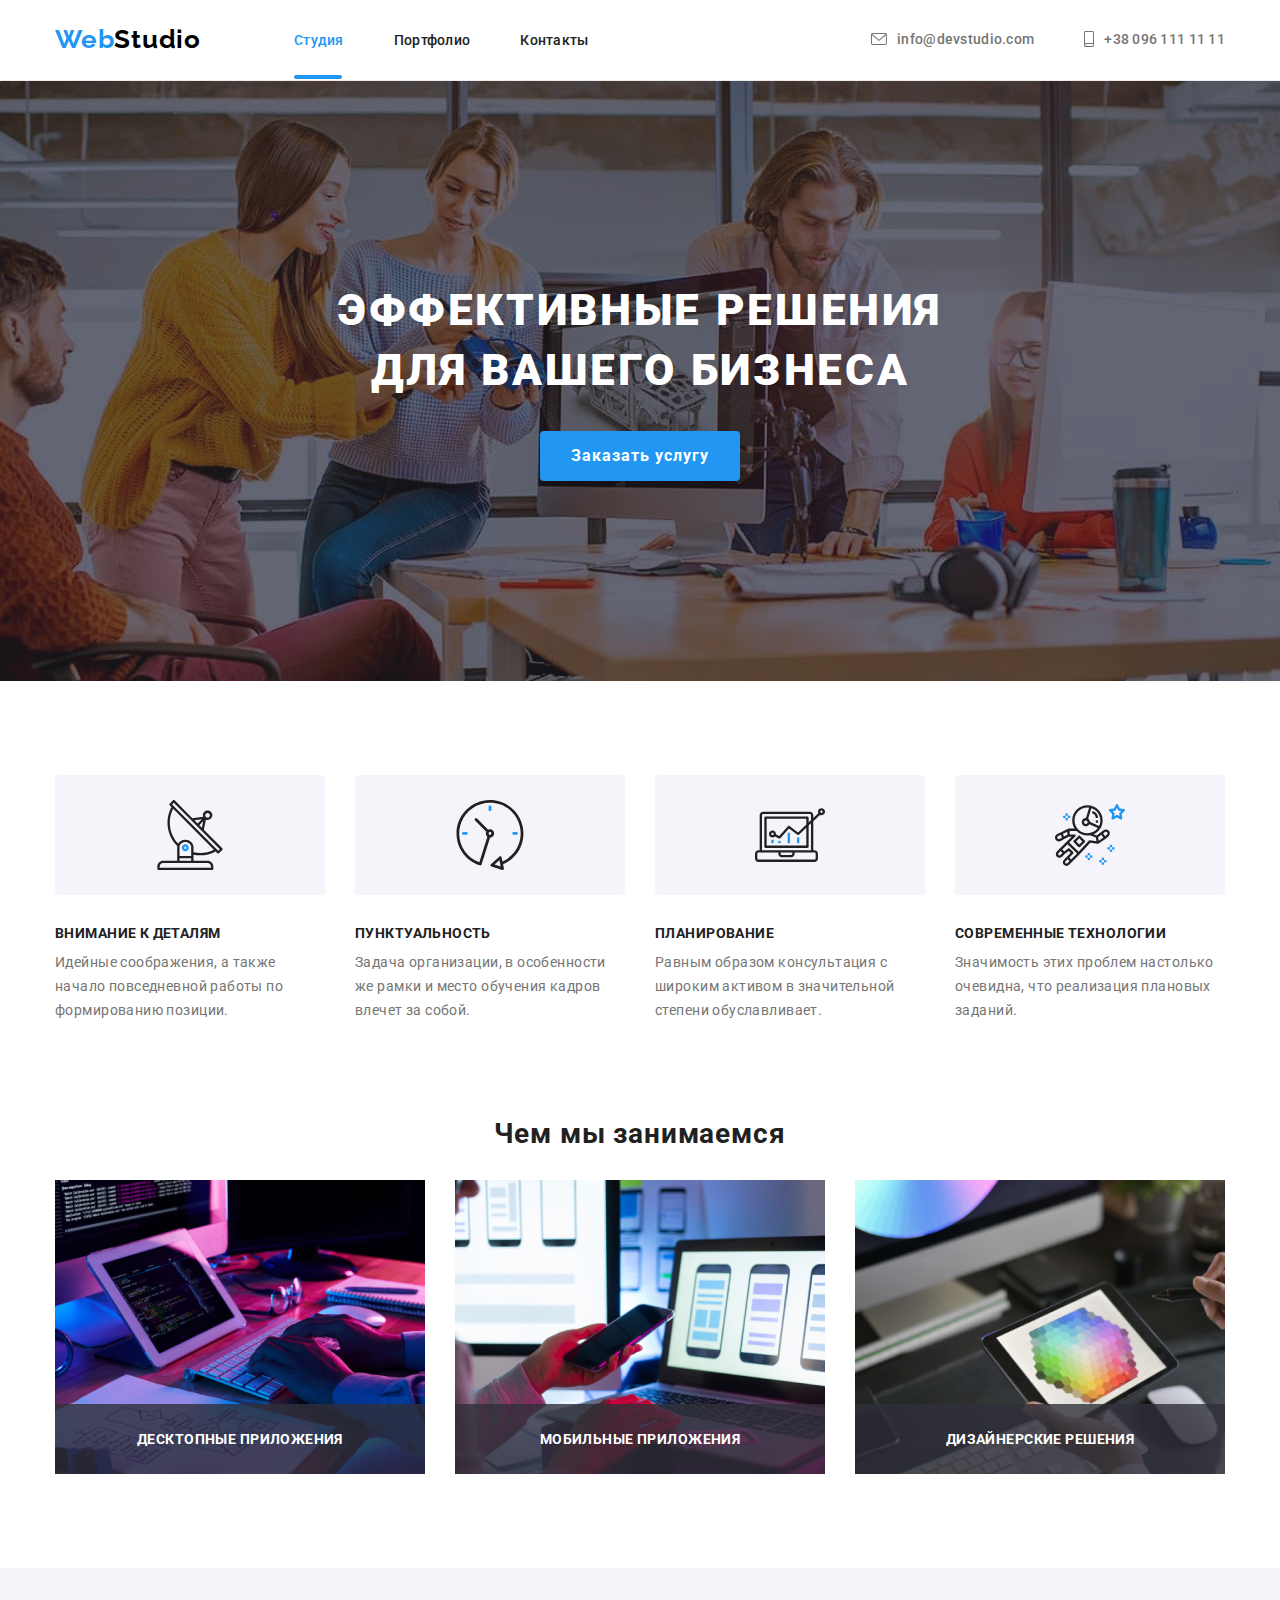
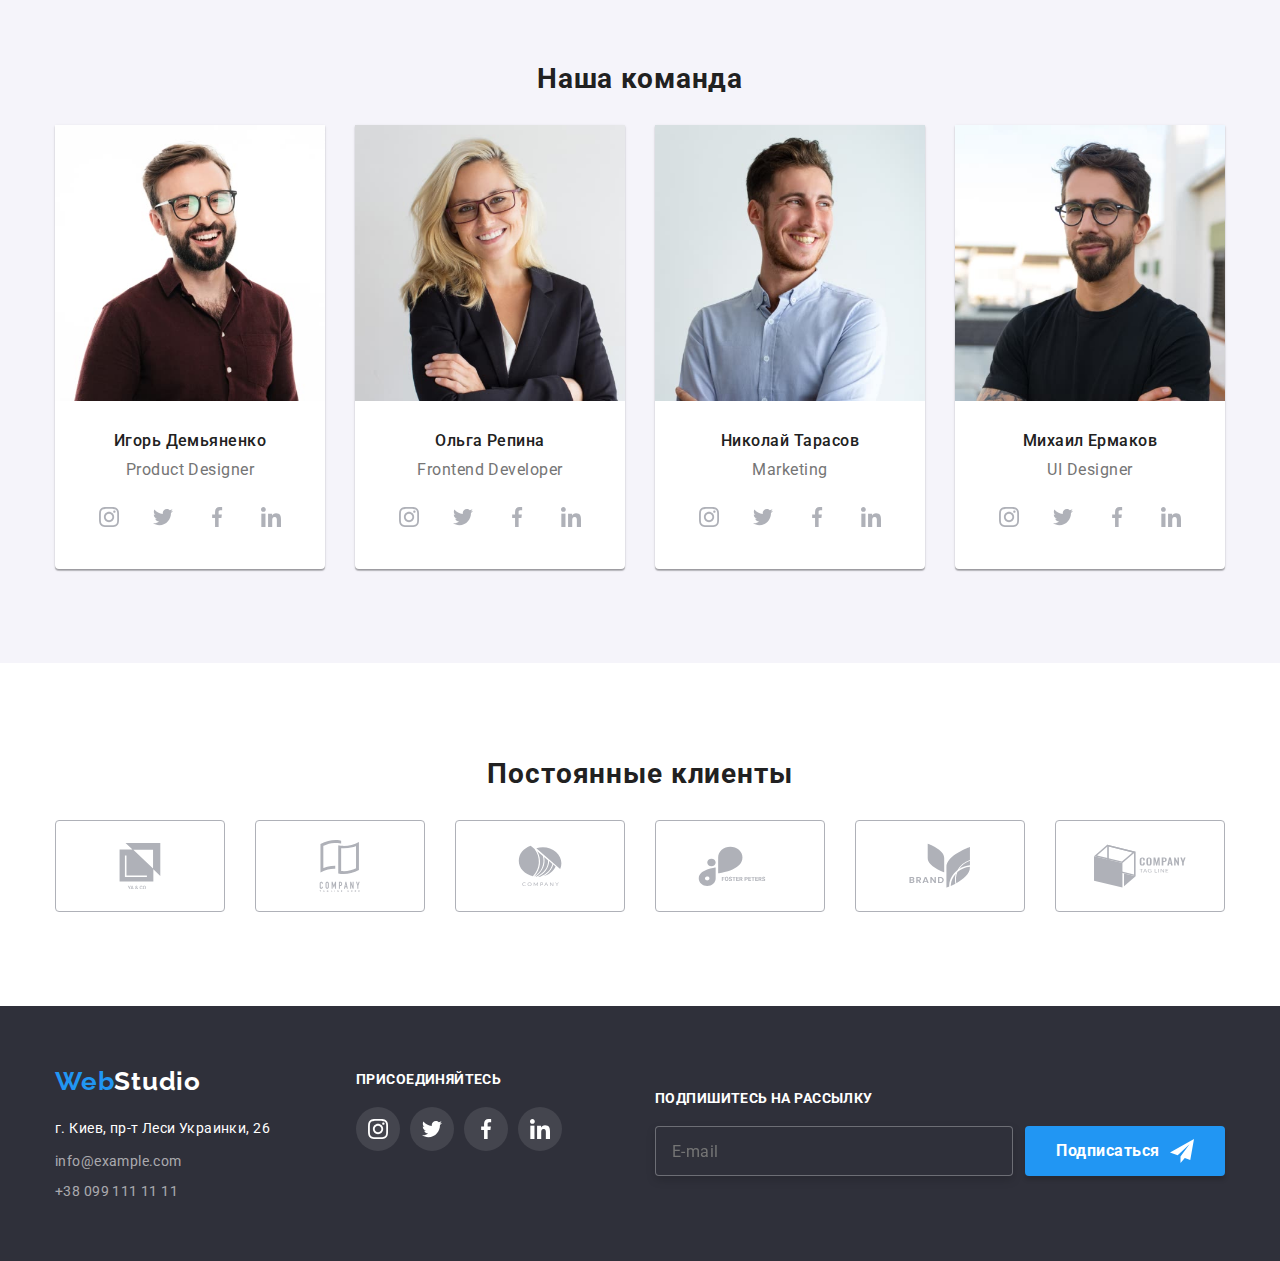
==== commit dfe2f858: "2107061544" ====
--- a/index.html
+++ b/index.html
@@ -378,12 +378,11 @@
       </div>
     </section>
   </main>
-
   <!-- Footer -->
-
   <footer class="footer">
     <div class="container footer__list">
-      <div class="footer__adr">
+      <!--  address -->
+      <div class="footer__adr-box">
         <!-- Logotype -->
         <a href="#" class="logo">
           <span class="logo__part">Web</span>Studio
--- a/css/main.min.css
+++ b/css/main.min.css
@@ -1,7 +1,7 @@
-:root{--main-font: 'Roboto', sans-serif;--logo-font: 'Raleway', sans-serif;--logo-color: #2196f3;--logo-light-color: #ffffff;--logo-dark-color: #000000;--touch-color: #2196f3;--ico-accent-color: #2196f3;--btn-backgr-color: #2196f3;--btn-send-accent-color: #188ce8;--ico-ligt-accent-color: #ffffff;--ico-ligt-color: #ffffff;--ico-transparent-color: #ffffff00;--ico-title-color: #212121;--ico-regular-color: #afb1b8;--ico-custom-color: #afb1b8;--background-ico-ftrs-color: #f5f4fa;--btn-seek-color: #f5f4fa;--page-color: #ffffff;--title-color: #212121;--regular-color: #757575;--border-color: #ececec;--prtf-border-color: #ededed;--face-color: #ffffff;--footer-color: #ffffff;--footer-eadr-color: #ffffff99;--background-face-color: #c4c4c4;--background-footer-color: #2f303a;--background-team-color: #f5f4fa;--background-footer-icon-color: #ffffff1a;--background-prtf-card-slide-color: #2196f3e6;--background-inside-color: #2f303acc;--background-gradient-color: #2f303a66;--prtf-height-img-mobile: 294;--prtf-width-img-mobile: 450}*{box-sizing:border-box;margin:0;padding:0;text-decoration:none}img{display:block}body{font-family:var(--main-font);font-style:normal;background-color:var(--page-color);list-style:none}h2{font-size:28px;line-height:1.179;margin-bottom:30px;text-align:center}h3{font-size:14px;line-height:1.142;text-transform:uppercase;text-align:center}@media screen and (min-width: 768px){h3{text-align:left}}h2,h3{font-style:normal;font-weight:700;letter-spacing:0.03em;color:var(--title-color)}ul{list-style:none}.section{padding:60px 0}@media screen and (min-width: 1200px){.section{padding:94px 0}}.container{padding:0 15px;margin:0 auto}@media screen and (max-width: 479px){.container{max-width:100vw}}@media screen and (min-width: 480px) and (max-width: 767px){.container{max-width:480px}}@media screen and (min-width: 768px) and (max-width: 1199px){.container{max-width:768px}}@media screen and (min-width: 1200px){.container{max-width:1200px}}.touch-transform{transition-property:color, fill, background-color, border, box-shadow,- opacity, transform;transition-duration:250ms;transition-timing-function:cubic-bezier(0.4, 0, 0.2, 1)}.logo{font-family:var(--logo-font);font-weight:700;font-size:24px;line-height:1.167;letter-spacing:0.03em;color:var(--logo-dark-color)}@media screen and (min-width: 768px) and (max-width: 1199px){.logo{margin-left:0;margin-right:auto}}@media screen and (min-width: 1200px){.logo{font-size:26px;line-height:1.192;margin-right:93px}}.logo__part{color:var(--logo-color)}.header{margin-top:0px;border-bottom:1px solid var(--border-color)}.header .container{flex-direction:row;display:flex;align-items:center}@media screen and (max-width: 767px){.header{padding:16px 0}.header .nav{display:none}.header .eadr{display:none}}@media screen and (min-width: 768px) and (max-width: 1199px){.header{padding:21px 0}}@media screen and (min-width: 1200px){.header{padding:24px 0 25px}}.menu{display:flex;position:relative;flex-direction:column;justify-content:space-between;height:100%}.menu .container{padding-left:40px;padding-right:40px;width:100%}.menu__socnet{display:flex;flex-flow:row wrap;font-weight:500;font-size:18px;line-height:1.222;letter-spacing:0.02em;color:var(--ico-accent-color);margin-top:64px}.menu__socnet-item:not(:last-child){margin-right:20px}.menu__socnet-item:not(:last-child) ::after{position:relative;left:10px;content:'';width:22px;height:0px;border:1px solid #21212133;transform:rotate(90deg)}.output{padding:48px 0;height:100vh}.nav{font-weight:500;letter-spacing:0.02em;font-size:40px;line-height:1.175;text-align:left}.nav__item{margin-bottom:32px}.nav__item:nth-child(1) .nav__str--current::after{width:48px}.nav__item:nth-child(2) .nav__str--current::after{width:75px}@media screen and (min-width: 768px) and (max-width: 1199px){.nav{display:flex;position:absolute;font-size:14px;line-height:1.1428;align-items:center;left:50%;transform:translateX(-50%)}.nav__list{display:flex}.nav__item{margin-bottom:0}.nav__item:not(:last-child){margin-right:50px}.nav__str{color:var(--title-color)}.nav__str:hover,.nav__str:focus{color:var(--touch-color)}.nav__str--current{display:flex;flex-direction:column;color:var(--touch-color)}.nav__str--current::after{position:absolute;content:'';height:4px;border-radius:2px;background:var(--touch-color);margin-top:44px}}@media screen and (min-width: 1200px){.nav{display:flex;font-size:14px;line-height:1.1428;align-items:center}.nav__list{display:flex;justify-content:left}.nav__item{margin-bottom:0}.nav__item:not(:last-child){margin-right:50px}.nav__str{color:var(--title-color)}.nav__str:hover,.nav__str:focus{color:var(--touch-color)}.nav__str--current{display:flex;flex-direction:column;color:var(--touch-color)}.nav__str--current::after{position:absolute;content:'';height:4px;border-radius:2px;background:var(--touch-color);margin-top:43px}}.eadr{font-weight:500;letter-spacing:0.02em}.eadr__mail:hover,.eadr__mail:focus,.eadr__tel:hover,.eadr__tel:focus{color:var(--touch-color);cursor:pointer}.eadr__mail:hover .eadr__ico,.eadr__mail:focus .eadr__ico,.eadr__tel:hover .eadr__ico,.eadr__tel:focus .eadr__ico{fill:var(--touch-color);cursor:pointer}@media screen and (max-width: 767px){.eadr{display:flex;padding:0;justify-content:start;flex-direction:column-reverse}.eadr__mail,.eadr__tel{font-weight:500;letter-spacing:0.02em;justify-content:start;margin-left:0}.eadr__mail{font-size:24px;line-height:1.167;margin-top:32px;color:var(--regular-color)}.eadr__tel{font-size:34px;line-height:1.176;color:var(--touch-color)}.eadr__ico{display:none}}@media screen and (min-width: 768px) and (max-width: 1199px){.eadr{display:flex;justify-content:flex-end;flex-direction:column;font-size:12px;line-height:1.667;margin-right:0;margin-left:auto;padding:0}.eadr__mail,.eadr__tel{display:flex;align-items:center;padding:0;height:14px;color:var(--regular-color)}.eadr__mail{margin-bottom:10px}.eadr__mail .eadr__ico{width:14px;height:10px}.eadr__tel .eadr__ico{width:10px;height:14px}.eadr__ico{fill:var(--regular-color);margin-right:10px}}@media screen and (min-width: 1200px){.eadr{display:flex;justify-content:flex-end;align-items:center;font-size:14px;line-height:1.143;margin-right:0;margin-left:auto;padding:0}.eadr__mail,.eadr__tel{padding:0;display:flex;align-items:center;margin-left:50px;color:var(--regular-color)}.eadr__mail .eadr__ico{width:16px;height:12px}.eadr__tel .eadr__ico{width:10px;height:16px}.eadr__ico{fill:var(--regular-color);margin-right:10px}}.hero{background-color:var(--background-face-color);color:var(--page-color);padding:0;justify-content:center;background-origin:border-box;background-repeat:no-repeat;background-position:center;background-size:contain}@media screen and (max-resolution: 1.999dppx) and (max-width: 767px){.hero{background-image:linear-gradient(#2f303a66, #2f303a66),url(../../images/mobile/1x/header.jpg)}}@media screen and (max-resolution: 1.999dppx) and (min-width: 768px) and (max-width: 1199px){.hero{background-image:linear-gradient(#2f303a66, #2f303a66),url(../../images/tablet/1x/header.jpg)}}@media screen and (max-resolution: 1.999dppx) and (min-width: 1200px){.hero{background-image:linear-gradient(#2f303a66, #2f303a66),url(../../images/desktop/1x/header.jpg)}}@media screen and (max-width: 767px){.hero{background-image:linear-gradient(#2f303a66, #2f303a66),url(../../images/mobile/2x/header.jpg)}}@media screen and (min-width: 768px) and (max-width: 1199px){.hero{background-image:linear-gradient(#2f303a66, #2f303a66),url(../../images/tablet/2x/header.jpg)}}@media screen and (min-width: 1200px){.hero{background-image:linear-gradient(#2f303a66, #2f303a66),url(../../images/desktop/2x/header.jpg)}}@media screen and (max-width: 479px){.hero{background-size:cover}}@media screen and (min-width: 1200px) and (max-width: 1600px){.hero{background-size:cover}}.hero .container{display:flex;flex-direction:column;margin:0 auto;padding:118px 0}@media screen and (min-width: 1200px){.hero .container{padding:200px 0}}.hero__titul{font-style:normal;font-weight:900;font-size:26px;line-height:1.615;letter-spacing:0.06em;color:var(--face-color);text-align:center;text-transform:uppercase}@media screen and (min-width: 1200px){.hero__titul{font-size:44px;line-height:1.363}}.hero__sign-link{display:flex;align-self:center;letter-spacing:0.06em;margin-top:30px}.hero__sign-link:hover,.hero__sign-link:focus{background-color:var(--touch-color);cursor:pointer}@media screen and (min-width: 1200px){.hero__sign-link:hover,.hero__sign-link:focus{box-shadow:0px 4px 4px #00000000}}.features__title{font-size:0px;margin-bottom:0}.features__list{color:var(--regular-color);display:grid;grid-template-columns:1fr;grid-row-gap:30px}@media screen and (min-width: 768px) and (max-width: 1199px){.features__list{grid-template-columns:1fr 1fr;grid-row-gap:30px;grid-column-gap:30px}}@media screen and (min-width: 1200px){.features__list{grid-template-columns:1fr 1fr 1fr 1fr;grid-row-gap:0;grid-column-gap:30px}}.features__card{width:100%}@media screen and (min-width: 768px) and (max-width: 1199px){.features__card{width:354px}}@media screen and (min-width: 1200px){.features__card{width:270px}}.features__icon-item{display:flex;justify-content:center;margin-bottom:30px;width:100%;background-color:var(--background-ico-ftrs-color);border-radius:4px}.features__icon{margin:25px auto;height:70px;width:70px;fill:var(--ico-title-color)}.features__text{font-style:normal;font-weight:400;font-size:14px;line-height:1.714;letter-spacing:0.03em;margin-top:10px}.inside{padding-top:0;justify-content:center;align-self:center}@media screen and (max-width: 1199px){.inside{display:none}}.inside__list{display:flex;justify-content:space-between}.inside__card{position:relative;overflow:hidden}.inside__text{display:flex;justify-content:center;align-items:center;width:100%;height:70px;background-color:var(--background-inside-color);position:absolute;bottom:0;color:var(--face-color)}.team{background-color:var(--background-team-color);text-align:center}.team__list{display:grid;grid-template-columns:1fr;grid-row-gap:30px}@media screen and (min-width: 768px) and (max-width: 1199px){.team__list{grid-template-columns:1fr 1fr;grid-row-gap:30px;grid-column-gap:30px}}@media screen and (min-width: 1200px){.team__list{grid-template-columns:1fr 1fr 1fr 1fr;grid-row-gap:0;grid-column-gap:30px}}.team__card{background-color:var(--page-color);box-shadow:0px 1px 3px #0000001f, 0px 1px 1px #00000024,- 0px 2px 1px #00000033;border-radius:0px 0px 4px 4px}.team__img{display:flex;justify-content:center}.team__text{padding-top:30px;padding-bottom:30px}.team__names,.team__metier{font-size:16px;line-height:1.1875;text-align:center;letter-spacing:0.03em}.team__names{font-weight:500;color:var(--title-color)}.team__metier{font-weight:400;color:var(--regular-color);margin-top:10px;margin-bottom:16px}.socnet{display:flex;justify-content:space-between;flex-flow:row nowrap;width:206px;margin:0 auto}.socnet__item{width:44px;height:44px;border-radius:50%;display:flex;justify-content:center;align-items:center}.socnet__item:not(:last-child){margin-right:10px}.socnet__item:hover,.socnet__item:focus{background-color:var(--ico-accent-color)}.socnet__item:hover .socnet__icon,.socnet__item:focus .socnet__icon{fill:var(--ico-ligt-accent-color)}.socnet__icon{justify-content:center;align-items:center;fill:var(--ico-regular-color)}.customers__title{margin-bottom:0}.customers__list{display:grid;margin-top:30px;grid-column-gap:30px}@media screen and (max-width: 479px){.customers__list{display:flex;justify-content:center;flex-direction:column;margin-top:0}}@media screen and (min-width: 480px) and (max-width: 767px){.customers__list{grid-template-columns:1fr 1fr;grid-row-gap:30px}}@media screen and (min-width: 768px) and (max-width: 1199px){.customers__list{grid-template-columns:1fr 1fr 1fr;grid-row-gap:30px}}@media screen and (min-width: 1200px){.customers__list{grid-template-columns:1fr 1fr 1fr 1fr 1fr 1fr;grid-row-gap:0}}.customers__card{width:210px}@media screen and (max-width: 479px){.customers__card{margin:30px auto 0}}@media screen and (min-width: 768px) and (max-width: 1199px){.customers__card{width:226px}}@media screen and (min-width: 1200px){.customers__card{width:170px}}.customers__icon{fill:var(--ico-custom-color)}.customers__item{display:flex;justify-content:center;align-items:center;height:92px;border:1px solid var(--ico-regular-color);box-sizing:border-box;border-radius:4px}.customers__item:hover,.customers__item:focus{border:1px solid var(--ico-accent-color)}.customers__item:hover .customers__icon,.customers__item:focus .customers__icon{fill:var(--ico-accent-color)}.footer{background-color:var(--background-footer-color);background-position:50% 50%;color:var(--footer-color);padding-top:60px;padding-bottom:60px}.footer__list{margin:0 auto}.footer__adr{display:flex;flex-direction:column;text-align:center}.footer__adr .logo{color:var(--logo-light-color)}.footer__address{margin-top:20px;font-family:var(--main-font);font-style:normal;font-weight:400;font-size:14px;line-height:1.714;letter-spacing:0.03em}.footer__eaddress{display:flex;flex-direction:column}.footer__mail,.footer__tel{margin-top:9px;height:21px;color:var(--footer-eadr-color)}.footer__mail:hover,.footer__tel:hover,.footer__mail:focus,.footer__tel:focus{color:var(--touch-color);cursor:pointer}.footer__text{text-transform:uppercase;color:var(--footer-color);margin-bottom:20px}.join{display:flex;flex-direction:column;margin:60px auto 0}.join .socnet__item{background-color:var(--background-footer-icon-color)}.join .socnet__icon{fill:var(--ico-ligt-color)}.join .socnet__icon:hover,.join .socnet__icon:focus,.join .socnet__item:hover,.join .socnet__item:focus{background-color:var(--ico-accent-color);fill:var(--ico-ligt-accent-color)}.subscr{display:flex;flex-direction:column;justify-content:center;margin:60px auto 0}.subscr__form{display:flex;flex-direction:column;margin:0 auto;justify-content:center;width:100%}.subscr__input{width:100%;height:50px;padding:0 16px;overflow:hidden;background-color:var(--background-footer-color);border:1px solid rgba(255,255,255,0.3);box-sizing:border-box;filter:drop-shadow(0px 4px 4px rgba(0,0,0,0.15));border-radius:4px;font-family:inherit;font-style:normal;font-weight:400;font-size:16px;line-height:1.25;letter-spacing:0.03em;color:rgba(255,255,255,0.6)}.subscr__input:hover,.subscr__input:focus{color:var(--footer-color)}.backdrop{position:fixed;top:0;left:0;width:100%;height:100%;background-color:#00000033}.backdrop.is-hidden{opacity:0;pointer-events:none}.modal{position:absolute;top:50%;left:50%;transform:translate(-50%, -50%);width:450px;background:var(--face-color);box-shadow:0px 1px 3px #0000001f, 0px 1px 1px #00000024,- 0px 2px 1px #00000033;border-radius:4px;padding:40px}.modal__text{font-size:12px;line-height:1.167;letter-spacing:0.03em;color:var(--regular-color);margin-left:23px}.modal__text--accent{text-decoration-line:underline;color:var(--touch-color);cursor:pointer;margin-left:0}.callback{display:flex;flex-direction:column}.callback__title{font-weight:700;color:var(--title-color);font-size:20px;line-height:1.15;margin-bottom:0}.callback__form{flex-direction:column;margin-top:12px;margin-bottom:20px}.callback__label{display:flex;flex-direction:column;margin-bottom:10px}.callback__label--comment{margin-bottom:0}.callback__text{font-size:12px;line-height:1.667;letter-spacing:0.01em;color:var(--regular-color)}.callback__ico{position:absolute;margin:11px 12px;fill:var(--ico-title-color);z-index:3}.callback__wraper{display:flex;width:100%;height:40px;border:1px solid #21212133;box-sizing:border-box;border-radius:4px;overflow:hidden;z-index:3}.callback__wraper:hover,.callback__wraper:focus{border:1px solid var(--ico-accent-color)}.callback__wraper:hover .callback__ico,.callback__wraper:focus .callback__ico{fill:var(--ico-accent-color)}.callback__input{position:absolute;width:81.77%;height:38px;border:none;box-sizing:border-box;border-radius:4px;padding:11px 11px 11px 41px}.callback__comment{width:100%;height:120px;border:1px solid #21212133;box-sizing:border-box;border-radius:4px;overflow:hidden;padding:12px 16px;resize:none}.callback__comment::placeholder{font-family:Roboto;font-style:normal;font-weight:400;font-size:14px;line-height:1.143;letter-spacing:0.01em;color:rgba(117,117,117,0.5)}.checker{display:flex;flex-direction:row;justify-content:center;align-items:center;width:100%}.checker__label{position:relative}.checker__icon,.checker__icon-check{position:absolute;top:50%;left:0;transform:translateY(-50%);cursor:pointer}.checker__icon{fill:var(--ico-title-color)}.checker__icon-check{fill:var(--ico-transparent-color)}.checker__checkbox{appearance:none;position:relative}.checker__checkbox:checked+.checker__label .checker__icon-check{fill:var(--ico-accent-color)}.button{align-items:center;justify-content:center;min-width:200px;height:50px;background-color:var(--btn-backgr-color);border:none;border-radius:4px;box-shadow:0px 4px 4px #00000026;font-weight:700;font-size:16px;line-height:1.875;color:var(--face-color)}.button__submit{letter-spacing:0.06em;margin:30px auto 0}.button__submit:hover,.button__submit:focus{cursor:pointer;background-color:var(--btn-send-accent-color)}.button__menu{display:flex;position:absolute;top:10px;right:15px}.button__menu--icon{fill:var(--logo-dark-color)}.button__menu:hover .button__menu--icon,.button__menu:focus .button__menu--icon{fill:var(--touch-color);cursor:pointer}@media screen and (min-width: 768px){.button__menu{display:none}}.button__close{display:flex;justify-content:center;align-items:center;position:absolute;top:8px;right:8px;width:30px;height:30px;border-radius:50%;background:var(--page-color);border:1px solid #0000001a;box-sizing:border-box}.button__close--icon{fill:var(--logo-dark-color)}.button__close:hover .button__close--icon,.button__close:focus .button__close--icon{fill:var(--touch-color);cursor:pointer}.button__output{position:absolute;top:21px;right:25px;width:19px;height:19px;border:none;background-color:var(--page-color)}.button__output--icon{fill:var(--logo-dark-color)}.button__output:hover .button__output--icon,.button__output:focus .button__output--icon{fill:var(--touch-color);cursor:pointer}.button__bar{display:flex;flex-flow:row wrap}@media screen and (min-width: 768px){.button__bar{justify-content:center}}.button__bar li:not(:last-child){margin-right:8px}.button__seek{font-weight:500;font-size:16px;line-height:1.625;letter-spacing:0.03em;color:var(--title-color);background-color:var(--btn-seek-color);padding:6px 22px;border:none;border-radius:4px;text-align:center}@media screen and (max-width: 767px){.button__seek{margin-bottom:15px}}@media screen and (min-width: 768px) and (max-width: 1199px){.button__seek{margin-bottom:30px}}@media screen and (min-width: 1200px){.button__seek{margin-bottom:51px}}.button__seek:hover,.button__seek:focus{cursor:pointer;background-color:var(--touch-color);color:var(--face-color);box-shadow:0px 3px 1px #0000001a, 0px 1px 2px #00000014,- 0px 2px 2px #0000001f}.button__icon{margin-left:10px;fill:var(--footer-color)}.button__subscr{display:flex;margin:0 auto;letter-spacing:0.03em;padding:6px 22px;margin-top:20px}.button__subscr:hover,.button__subscr:focus{cursor:pointer}.portfolio{font-weight:700;font-style:normal;font-size:18px;line-height:2;letter-spacing:0.06em;color:var(--title-color)}.portfolio__title{font-size:0px}.portfolio__list{display:flex;flex-flow:row wrap}@media screen and (min-width: 768px){.portfolio__list{display:grid;grid-template-columns:1fr;grid-row-gap:30px;grid-column-gap:30px}}@media screen and (min-width: 768px) and (min-width: 768px) and (max-width: 1199px){.portfolio__list{grid-template-columns:1fr 1fr}}@media screen and (min-width: 768px) and (min-width: 1200px){.portfolio__list{grid-template-columns:1fr 1fr 1fr}}.card{display:flex;position:relative;flex-flow:column}@media screen and (max-width: 767px){.card{margin-top:30px;width:100vw}.card:first-child{margin-top:34px;margin-bottom:-9px}}@media screen and (min-width: 480px) and (max-width: 767px){.card{width:450px}}@media screen and (min-width: 768px) and (max-width: 1199px){.card{width:354px}}@media screen and (min-width: 1200px){.card{width:370px}}.card:hover{box-shadow:0px 1px 1px #0000001f, 0px 4px 4px #0000000f,+:root{--main-font: 'Roboto', sans-serif;--logo-font: 'Raleway', sans-serif;--logo-color: #2196f3;--logo-light-color: #ffffff;--logo-gray-color: #212121;--logo-dark-color: #000000;--touch-color: #2196f3;--ico-accent-color: #2196f3;--btn-backgr-color: #2196f3;--btn-send-accent-color: #188ce8;--ico-ligt-accent-color: #ffffff;--ico-ligt-color: #ffffff;--ico-transparent-color: #ffffff00;--ico-title-color: #212121;--ico-regular-color: #afb1b8;--ico-custom-color: #afb1b8;--background-ico-ftrs-color: #f5f4fa;--btn-seek-color: #f5f4fa;--page-color: #ffffff;--title-color: #212121;--regular-color: #757575;--border-color: #ececec;--prtf-border-color: #ededed;--face-color: #ffffff;--footer-color: #ffffff;--footer-eadr-color: #ffffff99;--background-face-color: #c4c4c4;--background-footer-color: #2f303a;--background-team-color: #f5f4fa;--background-footer-icon-color: #ffffff1a;--background-prtf-card-slide-color: #2196f3e6;--background-inside-color: #2f303acc;--background-gradient-color: #2f303a66;--prtf-height-img-mobile: 294;--prtf-width-img-mobile: 450}*{box-sizing:border-box;margin:0;padding:0;text-decoration:none}img{display:block}body{font-family:var(--main-font);font-style:normal;background-color:var(--page-color);list-style:none}h2{font-size:28px;line-height:1.179;margin-bottom:30px;text-align:center}h3{font-size:14px;line-height:1.142;text-transform:uppercase;text-align:center}@media screen and (min-width: 768px){h3{text-align:left}}h2,h3{font-style:normal;font-weight:700;letter-spacing:0.03em;color:var(--title-color)}ul{list-style:none}.section{padding:60px 0}@media screen and (min-width: 1200px){.section{padding:94px 0}}.container{padding:0 15px;margin:0 auto}@media screen and (max-width: 479px){.container{max-width:100vw}}@media screen and (min-width: 480px) and (max-width: 767px){.container{max-width:480px}}@media screen and (min-width: 768px) and (max-width: 1199px){.container{max-width:768px}}@media screen and (min-width: 1200px){.container{max-width:1200px}}.touch-transform{transition-property:color, fill, background-color, border, box-shadow,+ opacity, transform;transition-duration:250ms;transition-timing-function:cubic-bezier(0.4, 0, 0.2, 1)}.logo{font-family:var(--logo-font);font-weight:700;font-size:24px;line-height:1.167;letter-spacing:0.03em;color:var(--logo-gray-color)}@media screen and (min-width: 1200px){.logo{font-size:26px;line-height:1.192;margin-right:93px;text-align:left}}.logo__part{color:var(--logo-color)}.header{margin-top:0px;border-bottom:1px solid var(--border-color)}.header .container{flex-direction:row;display:flex;align-items:center}@media screen and (max-width: 767px){.header{padding:16px 0}.header .nav{display:none}.header .eadr{display:none}}@media screen and (min-width: 768px) and (max-width: 1199px){.header{padding:21px 0}}@media screen and (min-width: 1200px){.header{padding:24px 0 25px}.header .logo{color:var(--logo-dark-color)}}.menu{display:flex;position:relative;flex-direction:column;justify-content:space-between;height:100%}.menu .container{padding-left:40px;padding-right:40px;width:100%}.menu__socnet{display:flex;flex-flow:row wrap;font-weight:500;font-size:18px;line-height:1.222;letter-spacing:0.02em;color:var(--ico-accent-color);margin-top:64px}.menu__socnet-item:not(:last-child){margin-right:20px}.menu__socnet-item:not(:last-child) ::after{position:relative;left:10px;content:'';width:22px;height:0px;border:1px solid #21212133;transform:rotate(90deg)}.output{padding:48px 0;height:100vh}.nav{font-weight:500;letter-spacing:0.02em;font-size:40px;line-height:1.175;text-align:left}.nav__item{margin-bottom:32px}.nav__item:nth-child(1) .nav__str--current::after{width:48px}.nav__item:nth-child(2) .nav__str--current::after{width:75px}.nav__str{color:var(--title-color)}.nav__str:hover,.nav__str:focus{color:var(--touch-color)}.nav__str--current{color:var(--touch-color)}@media screen and (min-width: 768px) and (max-width: 1199px){.nav{display:flex;position:absolute;font-size:14px;line-height:1.1428;align-items:center;left:50%;transform:translateX(-50%)}.nav__list{display:flex}.nav__item{margin-bottom:0}.nav__item:not(:last-child){margin-right:50px}.nav__str--current{display:flex;flex-direction:column;color:var(--touch-color)}.nav__str--current::after{position:absolute;content:'';height:4px;border-radius:2px;background:var(--touch-color);margin-top:44px}}@media screen and (min-width: 1200px){.nav{display:flex;font-size:14px;line-height:1.1428;align-items:center}.nav__list{display:flex;justify-content:left}.nav__item{margin-bottom:0}.nav__item:not(:last-child){margin-right:50px}.nav__str--current{display:flex;flex-direction:column;color:var(--touch-color)}.nav__str--current::after{position:absolute;content:'';height:4px;border-radius:2px;background:var(--touch-color);margin-top:43px}}.eadr{font-weight:500;letter-spacing:0.02em}.eadr__mail:hover,.eadr__mail:focus,.eadr__tel:hover,.eadr__tel:focus{color:var(--touch-color);cursor:pointer}.eadr__mail:hover .eadr__ico,.eadr__mail:focus .eadr__ico,.eadr__tel:hover .eadr__ico,.eadr__tel:focus .eadr__ico{fill:var(--touch-color);cursor:pointer}@media screen and (max-width: 767px){.eadr{display:flex;padding:0;justify-content:start;flex-direction:column-reverse}.eadr__mail,.eadr__tel{font-weight:500;letter-spacing:0.02em;justify-content:start;margin-left:0}.eadr__mail{font-size:24px;line-height:1.167;margin-top:32px;color:var(--regular-color)}.eadr__tel{font-size:34px;line-height:1.176;color:var(--touch-color)}.eadr__ico{display:none}}@media screen and (min-width: 768px) and (max-width: 1199px){.eadr{display:flex;justify-content:flex-end;flex-direction:column;font-size:12px;line-height:1.667;margin-right:0;margin-left:auto;padding:0}.eadr__mail,.eadr__tel{display:flex;align-items:center;padding:0;height:14px;color:var(--regular-color)}.eadr__mail{margin-bottom:10px}.eadr__mail .eadr__ico{width:14px;height:10px}.eadr__tel .eadr__ico{width:10px;height:14px}.eadr__ico{fill:var(--regular-color);margin-right:10px}}@media screen and (min-width: 1200px){.eadr{display:flex;justify-content:flex-end;align-items:center;font-size:14px;line-height:1.143;margin-right:0;margin-left:auto;padding:0}.eadr__mail,.eadr__tel{padding:0;display:flex;align-items:center;margin-left:50px;color:var(--regular-color)}.eadr__mail .eadr__ico{width:16px;height:12px}.eadr__tel .eadr__ico{width:10px;height:16px}.eadr__ico{fill:var(--regular-color);margin-right:10px}}.hero{background-color:var(--background-face-color);color:var(--page-color);padding:0;justify-content:center;background-origin:border-box;background-repeat:no-repeat;background-position:center;background-size:contain}@media screen and (max-resolution: 1.999dppx) and (max-width: 767px){.hero{background-image:linear-gradient(#2f303a66, #2f303a66),url(../../images/mobile/1x/header.jpg)}}@media screen and (max-resolution: 1.999dppx) and (min-width: 768px) and (max-width: 1199px){.hero{background-image:linear-gradient(#2f303a66, #2f303a66),url(../../images/tablet/1x/header.jpg)}}@media screen and (max-resolution: 1.999dppx) and (min-width: 1200px){.hero{background-image:linear-gradient(#2f303a66, #2f303a66),url(../../images/desktop/1x/header.jpg)}}@media screen and (max-width: 767px){.hero{background-image:linear-gradient(#2f303a66, #2f303a66),url(../../images/mobile/2x/header.jpg)}}@media screen and (min-width: 768px) and (max-width: 1199px){.hero{background-image:linear-gradient(#2f303a66, #2f303a66),url(../../images/tablet/2x/header.jpg)}}@media screen and (min-width: 1200px){.hero{background-image:linear-gradient(#2f303a66, #2f303a66),url(../../images/desktop/2x/header.jpg)}}@media screen and (max-width: 479px){.hero{background-size:cover}}@media screen and (min-width: 1200px) and (max-width: 1600px){.hero{background-size:cover}}.hero .container{display:flex;flex-direction:column;margin:0 auto;padding:118px 0}@media screen and (min-width: 1200px){.hero .container{padding:200px 0}}.hero__titul{font-style:normal;font-weight:900;font-size:26px;line-height:1.615;letter-spacing:0.06em;color:var(--face-color);text-align:center;text-transform:uppercase}@media screen and (min-width: 1200px){.hero__titul{font-size:44px;line-height:1.363}}.hero__sign-link{display:flex;align-self:center;letter-spacing:0.06em;margin-top:30px}.hero__sign-link:hover,.hero__sign-link:focus{background-color:var(--touch-color);cursor:pointer}@media screen and (min-width: 1200px){.hero__sign-link:hover,.hero__sign-link:focus{box-shadow:0px 4px 4px #00000000}}.features__title{font-size:0px;margin-bottom:0}.features__list{color:var(--regular-color);display:grid;grid-template-columns:1fr;grid-row-gap:30px}@media screen and (min-width: 768px) and (max-width: 1199px){.features__list{grid-template-columns:1fr 1fr;grid-row-gap:30px;grid-column-gap:30px}}@media screen and (min-width: 1200px){.features__list{grid-template-columns:1fr 1fr 1fr 1fr;grid-row-gap:0;grid-column-gap:30px}}.features__card{width:100%}@media screen and (min-width: 768px) and (max-width: 1199px){.features__card{width:354px}}@media screen and (min-width: 1200px){.features__card{width:270px}}.features__icon-item{display:flex;justify-content:center;margin-bottom:30px;width:100%;background-color:var(--background-ico-ftrs-color);border-radius:4px}.features__icon{margin:25px auto;height:70px;width:70px;fill:var(--ico-title-color)}.features__text{font-style:normal;font-weight:400;font-size:14px;line-height:1.714;letter-spacing:0.03em;margin-top:10px}.inside{padding-top:0;justify-content:center;align-self:center}@media screen and (max-width: 1199px){.inside{display:none}}.inside__list{display:flex;justify-content:space-between}.inside__card{position:relative;overflow:hidden}.inside__text{display:flex;justify-content:center;align-items:center;width:100%;height:70px;background-color:var(--background-inside-color);position:absolute;bottom:0;color:var(--face-color)}.team{background-color:var(--background-team-color);text-align:center}.team__list{display:grid;grid-template-columns:1fr;grid-row-gap:30px}@media screen and (min-width: 768px) and (max-width: 1199px){.team__list{grid-template-columns:1fr 1fr;grid-row-gap:30px;grid-column-gap:30px}}@media screen and (min-width: 1200px){.team__list{grid-template-columns:1fr 1fr 1fr 1fr;grid-row-gap:0;grid-column-gap:30px}}.team__card{background-color:var(--page-color);box-shadow:0px 1px 3px #0000001f, 0px 1px 1px #00000024,+ 0px 2px 1px #00000033;border-radius:0px 0px 4px 4px}.team__img{display:flex;justify-content:center}.team__text{padding-top:30px;padding-bottom:30px}.team__names,.team__metier{font-size:16px;line-height:1.1875;text-align:center;letter-spacing:0.03em}.team__names{font-weight:500;color:var(--title-color)}.team__metier{font-weight:400;color:var(--regular-color);margin-top:10px;margin-bottom:16px}.socnet{display:flex;justify-content:space-between;flex-flow:row nowrap;width:206px;margin:0 auto}.socnet__item{width:44px;height:44px;border-radius:50%;display:flex;justify-content:center;align-items:center}.socnet__item:not(:last-child){margin-right:10px}.socnet__item:hover,.socnet__item:focus{background-color:var(--ico-accent-color)}.socnet__item:hover .socnet__icon,.socnet__item:focus .socnet__icon{fill:var(--ico-ligt-accent-color)}.socnet__icon{justify-content:center;align-items:center;fill:var(--ico-regular-color)}.customers__title{margin-bottom:0}.customers__list{display:grid;margin-top:30px;grid-column-gap:30px}@media screen and (max-width: 479px){.customers__list{display:flex;justify-content:center;flex-direction:column;margin-top:0}}@media screen and (min-width: 480px) and (max-width: 767px){.customers__list{grid-template-columns:1fr 1fr;grid-row-gap:30px}}@media screen and (min-width: 768px) and (max-width: 1199px){.customers__list{grid-template-columns:1fr 1fr 1fr;grid-row-gap:30px}}@media screen and (min-width: 1200px){.customers__list{grid-template-columns:1fr 1fr 1fr 1fr 1fr 1fr;grid-row-gap:0}}.customers__card{width:210px}@media screen and (max-width: 479px){.customers__card{margin:30px auto 0}}@media screen and (min-width: 768px) and (max-width: 1199px){.customers__card{width:226px}}@media screen and (min-width: 1200px){.customers__card{width:170px}}.customers__icon{fill:var(--ico-custom-color)}.customers__item{display:flex;justify-content:center;align-items:center;height:92px;border:1px solid var(--ico-regular-color);box-sizing:border-box;border-radius:4px}.customers__item:hover,.customers__item:focus{border:1px solid var(--ico-accent-color)}.customers__item:hover .customers__icon,.customers__item:focus .customers__icon{fill:var(--ico-accent-color)}.footer{background-color:var(--background-footer-color);background-position:50% 50%;color:var(--footer-color);padding-top:60px;padding-bottom:60px}.footer .logo{color:var(--logo-light-color)}.footer__list{margin:0 auto;display:grid;grid-template-columns:1fr;grid-template-rows:repeat(3, auto);grid-row-gap:60px}@media screen and (min-width: 768px) and (max-width: 1199px){.footer__list{grid-template-columns:repeat(2, 1fr);grid-template-rows:repeat(2, auto);grid-column-gap:30px;grid-row-gap:60px}.footer__list .footer__adr-box{grid-area:1 / 1 / 2 / 2}.footer__list .join{grid-area:1 / 2 / 2 / 3}.footer__list .subscr{grid-area:2 / 1 / 3 / 3}.footer__list .footer__text{text-align:center}}@media screen and (min-width: 1200px){.footer__list{grid-template-columns:231px 206px 1fr;grid-row-gap:0;grid-column-gap:70px}}.footer__adr-box{display:flex;flex-direction:column;text-align:center}.footer__address{margin-top:20px;font-family:var(--main-font);font-style:normal;font-weight:400;font-size:14px;line-height:1.714;letter-spacing:0.03em}@media screen and (min-width: 1200px){.footer__address{text-align:left}}.footer__eaddress{display:flex;flex-direction:column}.footer__mail,.footer__tel{margin-top:9px;height:21px;color:var(--footer-eadr-color)}.footer__mail:hover,.footer__tel:hover,.footer__mail:focus,.footer__tel:focus{color:var(--touch-color);cursor:pointer}.footer__text{text-transform:uppercase;color:var(--footer-color);margin-bottom:20px}.join{display:flex;flex-direction:column;margin:0 auto;padding:5px 0 0}.join .socnet__item{background-color:var(--background-footer-icon-color)}.join .socnet__icon{fill:var(--ico-ligt-color)}.join .socnet__icon:hover,.join .socnet__icon:focus,.join .socnet__item:hover,.join .socnet__item:focus{background-color:var(--ico-accent-color);fill:var(--ico-ligt-accent-color)}.subscr{display:flex;flex-direction:column;justify-content:center}@media screen and (min-width: 768px) and (max-width: 1199px){.subscr{padding-left:14px}}@media screen and (min-width: 1200px){.subscr{padding-left:23px}}.subscr__form{display:flex;flex-direction:column;margin:0 auto;justify-content:center;width:100%}@media screen and (min-width: 480px) and (max-width: 1199px){.subscr__form{width:450px}}@media screen and (min-width: 1200px){.subscr__form{flex-direction:row;justify-content:space-between}}.subscr__input{width:100%;height:50px;padding:0 16px;overflow:hidden;background-color:var(--background-footer-color);border:1px solid rgba(255,255,255,0.3);box-sizing:border-box;filter:drop-shadow(0px 4px 4px rgba(0,0,0,0.15));border-radius:4px;font-family:inherit;font-style:normal;font-weight:400;font-size:16px;line-height:1.25;letter-spacing:0.03em;color:rgba(255,255,255,0.6)}@media screen and (min-width: 1200px){.subscr__input{width:358px}}.subscr__input:hover,.subscr__input:focus{color:var(--footer-color)}.backdrop{position:fixed;top:0;left:0;width:100%;height:100%;background-color:#00000033}.backdrop.is-hidden{opacity:0;pointer-events:none}.modal{position:absolute;top:50%;left:50%;transform:translate(-50%, -50%);width:450px;background:var(--face-color);box-shadow:0px 1px 3px #0000001f, 0px 1px 1px #00000024,+ 0px 2px 1px #00000033;border-radius:4px;padding:40px}.modal__text{font-size:12px;line-height:1.167;letter-spacing:0.03em;color:var(--regular-color);margin-left:23px}.modal__text--accent{text-decoration-line:underline;color:var(--touch-color);cursor:pointer;margin-left:0}.callback{display:flex;flex-direction:column}.callback__title{font-weight:700;color:var(--title-color);font-size:20px;line-height:1.15;margin-bottom:0}.callback__form{flex-direction:column;margin-top:12px;margin-bottom:20px}.callback__label{display:flex;flex-direction:column;margin-bottom:10px}.callback__label--comment{margin-bottom:0}.callback__text{font-size:12px;line-height:1.667;letter-spacing:0.01em;color:var(--regular-color)}.callback__ico{position:absolute;margin:11px 12px;fill:var(--ico-title-color);z-index:3}.callback__wraper{display:flex;width:100%;height:40px;border:1px solid #21212133;box-sizing:border-box;border-radius:4px;overflow:hidden;z-index:3}.callback__wraper:hover,.callback__wraper:focus{border:1px solid var(--ico-accent-color)}.callback__wraper:hover .callback__ico,.callback__wraper:focus .callback__ico{fill:var(--ico-accent-color)}.callback__input{position:absolute;width:81.77%;height:38px;border:none;box-sizing:border-box;border-radius:4px;padding:11px 11px 11px 41px}.callback__comment{width:100%;height:120px;border:1px solid #21212133;box-sizing:border-box;border-radius:4px;overflow:hidden;padding:12px 16px;resize:none}.callback__comment::placeholder{font-family:Roboto;font-style:normal;font-weight:400;font-size:14px;line-height:1.143;letter-spacing:0.01em;color:rgba(117,117,117,0.5)}.checker{display:flex;flex-direction:row;justify-content:center;align-items:center;width:100%}.checker__label{position:relative}.checker__icon,.checker__icon-check{position:absolute;top:50%;left:0;transform:translateY(-50%);cursor:pointer}.checker__icon{fill:var(--ico-title-color)}.checker__icon-check{fill:var(--ico-transparent-color)}.checker__checkbox{appearance:none;position:relative}.checker__checkbox:checked+.checker__label .checker__icon-check{fill:var(--ico-accent-color)}.button{align-items:center;justify-content:center;min-width:200px;height:50px;background-color:var(--btn-backgr-color);border:none;border-radius:4px;box-shadow:0px 4px 4px #00000026;font-weight:700;font-size:16px;line-height:1.875;color:var(--face-color)}.button__submit{letter-spacing:0.06em;margin:30px auto 0}.button__submit:hover,.button__submit:focus{cursor:pointer;background-color:var(--btn-send-accent-color)}.button__menu{display:flex;position:relative;margin-right:0;margin-left:auto}.button__menu--icon{fill:var(--logo-dark-color)}.button__menu:hover .button__menu--icon,.button__menu:focus .button__menu--icon{fill:var(--touch-color);cursor:pointer}@media screen and (min-width: 768px){.button__menu{display:none}}.button__close{display:flex;justify-content:center;align-items:center;position:absolute;top:8px;right:8px;width:30px;height:30px;border-radius:50%;background:var(--page-color);border:1px solid #0000001a;box-sizing:border-box}.button__close--icon{fill:var(--logo-dark-color)}.button__close:hover .button__close--icon,.button__close:focus .button__close--icon{fill:var(--touch-color);cursor:pointer}.button__output{position:absolute;top:21px;right:25px;width:19px;height:19px;border:none;background-color:var(--page-color)}.button__output--icon{fill:var(--logo-dark-color)}.button__output:hover .button__output--icon,.button__output:focus .button__output--icon{fill:var(--touch-color);cursor:pointer}.button__bar{display:flex;flex-flow:row wrap}@media screen and (min-width: 768px){.button__bar{justify-content:center}}.button__bar li:not(:last-child){margin-right:8px}.button__seek{font-weight:500;font-size:16px;line-height:1.625;letter-spacing:0.03em;color:var(--title-color);background-color:var(--btn-seek-color);padding:6px 22px;border:none;border-radius:4px;text-align:center}@media screen and (max-width: 767px){.button__seek{margin-bottom:15px}}@media screen and (min-width: 768px) and (max-width: 1199px){.button__seek{margin-bottom:30px}}@media screen and (min-width: 1200px){.button__seek{margin-bottom:51px}}.button__seek:hover,.button__seek:focus{cursor:pointer;background-color:var(--touch-color);color:var(--face-color);box-shadow:0px 3px 1px #0000001a, 0px 1px 2px #00000014,+ 0px 2px 2px #0000001f}.button__icon{margin-left:10px;fill:var(--footer-color)}.button__subscr{display:flex;margin:0 auto;letter-spacing:0.03em;padding:6px 22px;margin-top:20px}@media screen and (min-width: 1200px){.button__subscr{margin:0}}.button__subscr:hover,.button__subscr:focus{cursor:pointer}.portfolio{font-weight:700;font-style:normal;font-size:18px;line-height:2;letter-spacing:0.06em;color:var(--title-color)}.portfolio__title{font-size:0px}.portfolio__list{display:flex;flex-flow:row wrap}@media screen and (min-width: 768px){.portfolio__list{display:grid;grid-template-columns:1fr;grid-row-gap:30px;grid-column-gap:30px}}@media screen and (min-width: 768px) and (min-width: 768px) and (max-width: 1199px){.portfolio__list{grid-template-columns:1fr 1fr}}@media screen and (min-width: 768px) and (min-width: 1200px){.portfolio__list{grid-template-columns:1fr 1fr 1fr}}.card{display:flex;position:relative;flex-flow:column}@media screen and (max-width: 767px){.card{margin-top:30px;width:100vw}.card:first-child{margin-top:34px;margin-bottom:-9px}}@media screen and (min-width: 480px) and (max-width: 767px){.card{width:450px}}@media screen and (min-width: 768px) and (max-width: 1199px){.card{width:354px}}@media screen and (min-width: 1200px){.card{width:370px}}.card:hover{box-shadow:0px 1px 1px #0000001f, 0px 4px 4px #0000000f,  1px 4px 6px #00000029;cursor:pointer}.card:hover .card__slide{transform:translateY(-100%)}.card__img{display:flex;justify-content:center;height:294px}@media screen and (max-width: 479px){.card__img{height:calc(100vw * var(--prtf-height-img-mobile) / var(--prtf-width-img-mobile))}}.card__title{font-size:18px;line-height:2;letter-spacing:0.06em;text-transform:none;text-align:left}.card__window{display:block;position:absolute;width:100%;overflow:hidden;height:294px}@media screen and (max-width: 479px){.card__window{height:calc(100vw * var(--prtf-height-img-mobile) / var(--prtf-width-img-mobile))}}.card__slide{display:flex;position:absolute;justify-content:center;align-items:center;width:100%;height:100%;top:100%;padding:0 24px;background:var(--background-prtf-card-slide-color);transform:translateY(0)}.card__text{text-align:left;font-weight:400;font-size:18px;line-height:1.556;letter-spacing:0.03em;color:var(--face-color)}.card__box{padding:20px 24px 19px;border-left:1px solid var(--prtf-border-color);border-right:1px solid var(--prtf-border-color);border-bottom:1px solid var(--prtf-border-color)}.card__box--text-regular{font-weight:400;font-size:16px;line-height:1.875;letter-spacing:0.03em;color:var(--regular-color);margin-top:4px}
 /*# sourceMappingURL=main.min.css.map */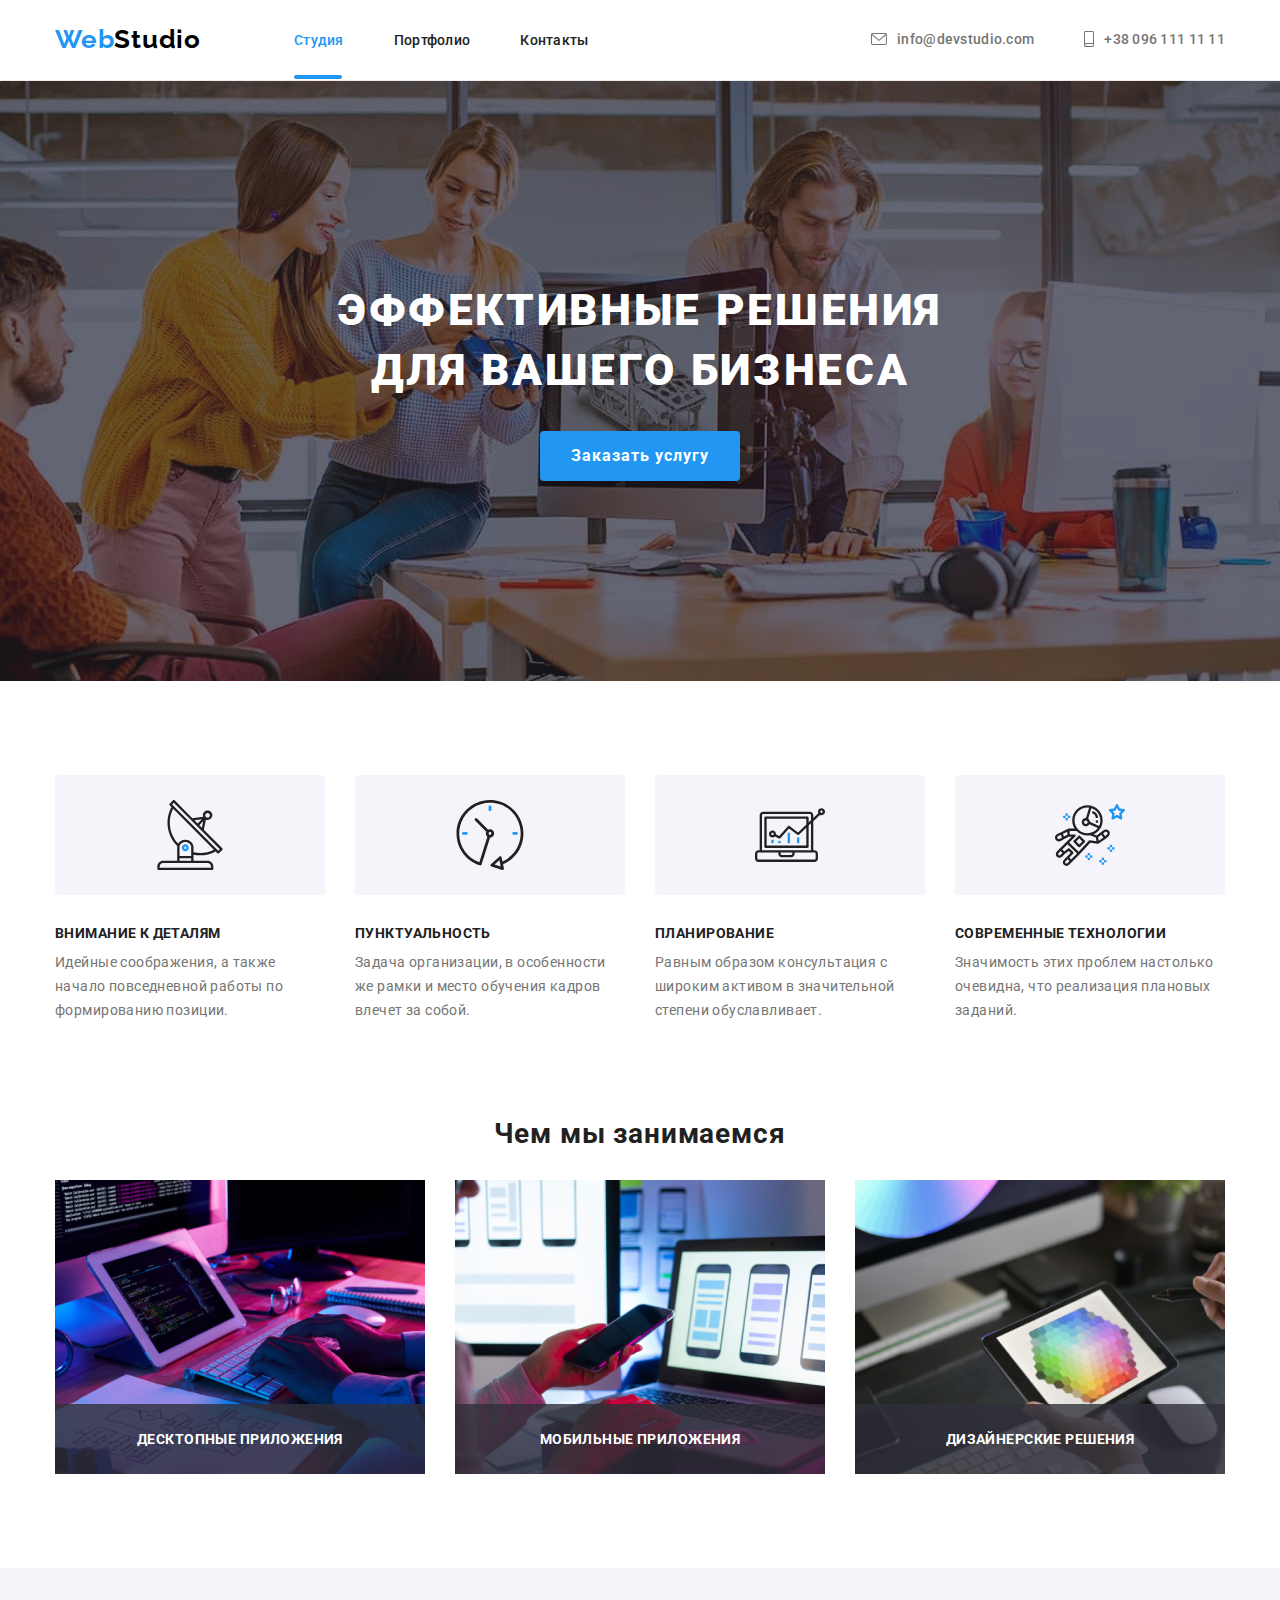
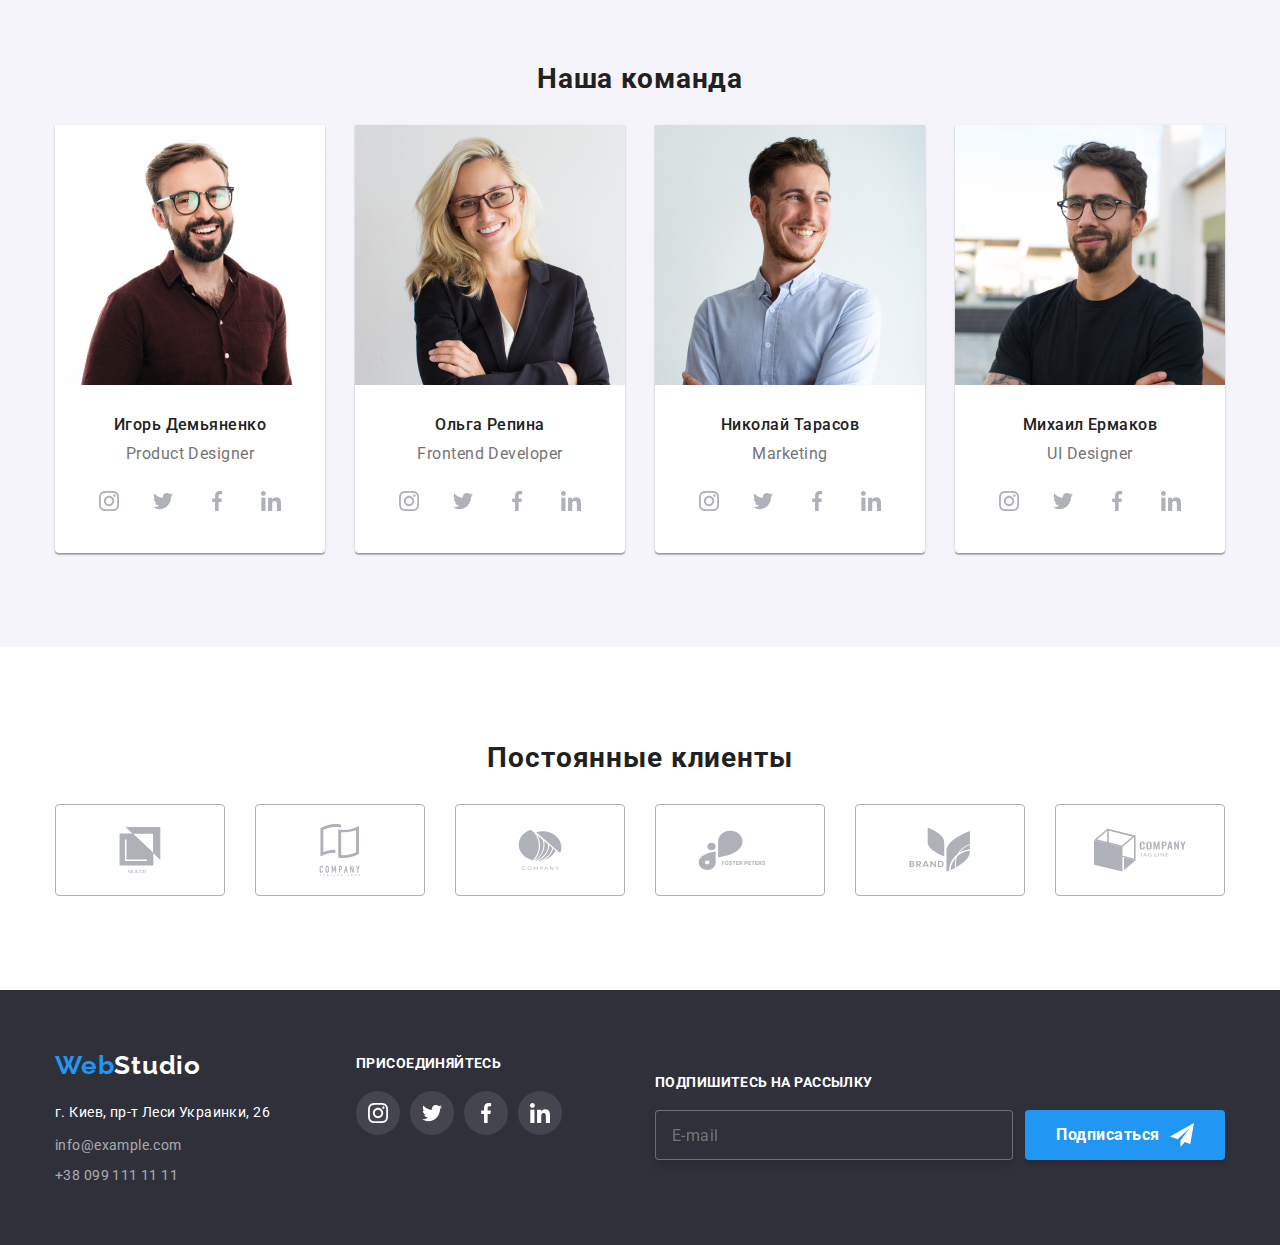
==== commit f59c899a: "2107071107" ====
--- a/index.html
+++ b/index.html
@@ -25,12 +25,11 @@
         <span class="logo__part">Web</span>Studio
       </a>
       <!-- Sandwich menu -->
-      <a class="button__menu touch-transform" href="./menu.html">
+      <a class="button__menu touch-transform " href="./menu.html">
         <svg class="button__menu--icon touch-transform" width="40" height="40">
           <use href="./images/icons.svg#icon-menu"></use>
         </svg>
       </a>
-
       <!-- Navigation -->
       <nav class="nav">
         <ul class="nav__list">
@@ -45,7 +44,6 @@
           </li>
         </ul>
       </nav>
-
       <!-- e-Adress -->
       <div class="eadr ">
         <a class="eadr__mail touch-transform" href="mailto:info@devstudio.com">
@@ -156,7 +154,7 @@
               <source srcset="
                       ./images/desktop/1x/box3.jpg 1x,
                       ./images/desktop/2x/box3.jpg 2x " />
-              <img src="./images/desktop/2x/box3.jpg" alt="изайнерские решения" width="370" height="294" />
+              <img src="./images/desktop/2x/box3.jpg" alt="Дизайнерские решения" width="370" height="294" />
             </picture>
             <h3 class="inside__text">Дизайнерские решения</h3>
           </li>
@@ -169,7 +167,18 @@
         <h2>Наша команда</h2>
         <ul class="team__list">
           <li class="team__card">
-            <img class="team__img" src="./images/mobile/1x/img1.jpg" alt="Igor" width="100%" />
+            <picture>
+              <source media="(max-width: 767px)" srcset="
+                      ./images/mobile/1x/img1.jpg 1x,
+                      ./images/mobile/2x/img1.jpg 2x" />
+              <source media="(max-width: 1199px)" srcset="
+                      ./images/tablet/1x/img1.jpg 1x,                      
+                      ./images/tablet/2x/img1.jpg 2x" />
+              <source media="(min-width: 1200px)" srcset="
+                      ./images/desktop/1x/img1.jpg 1x,
+                      ./images/desktop/2x/img1.jpg 2x" />
+              <img class="team__img" src="./images/desktop/2x/img1.jpg" alt="Igor" width="100%" /> 
+            </picture>
             <div class="team__text">
               <p class="team__names">Игорь Демьяненко</p>
               <p class="team__metier">Product Designer</p>
@@ -208,7 +217,18 @@
             </div>
           </li>
           <li class="team__card">
-            <img class="team__img" src="./images/mobile/1x/img2.jpg" alt="Olga" width="100%" />
+            <picture>
+              <source media="(max-width: 767px)" srcset="
+                      ./images/mobile/1x/img2.jpg 1x,
+                      ./images/mobile/2x/img2.jpg 2x" />
+              <source media="(max-width: 1199px)" srcset="
+                      ./images/tablet/1x/img2.jpg 1x,                      
+                      ./images/tablet/2x/img2.jpg 2x" />
+              <source media="(min-width: 1200px)" srcset="
+                      ./images/desktop/1x/img2.jpg 1x,
+                      ./images/desktop/2x/img2.jpg 2x" />
+              <img class="team__img" src="./images/desktop/2x/img2.jpg" alt="Olga" width="100%" /> 
+            </picture>
             <div class="team__text">
               <p class="team__names">Ольга Репина</p>
               <p class="team__metier">Frontend Developer</p>
@@ -247,7 +267,18 @@
             </div>
           </li>
           <li class="team__card">
-            <img class="team__img" src="./images/mobile/1x/img3.jpg" alt="Nikolay" width="100%" />
+            <picture>
+              <source media="(max-width: 767px)" srcset="
+                      ./images/mobile/1x/img3.jpg 1x,
+                      ./images/mobile/2x/img3.jpg 2x" />
+              <source media="(max-width: 1199px)" srcset="
+                      ./images/tablet/1x/img3.jpg 1x,                      
+                      ./images/tablet/2x/img3.jpg 2x" />
+              <source media="(min-width: 1200px)" srcset="
+                      ./images/desktop/1x/img3.jpg 1x,
+                      ./images/desktop/2x/img3.jpg 2x" />
+              <img class="team__img" src="./images/desktop/2x/img3.jpg" alt="Nikolay" width="100%" /> 
+            </picture>
             <div class="team__text">
               <p class="team__names">Николай Тарасов</p>
               <p class="team__metier">Marketing</p>
@@ -286,7 +317,18 @@
             </div>
           </li>
           <li class="team__card">
-            <img class="team__img" src="./images/mobile/1x/img4.jpg" alt="Mihail" width="100%" />
+            <picture>
+              <source media="(max-width: 767px)" srcset="
+                      ./images/mobile/1x/img4.jpg 1x,
+                      ./images/mobile/2x/img4.jpg 2x" />
+              <source media="(max-width: 1199px)" srcset="
+                      ./images/tablet/1x/img4.jpg 1x,                      
+                      ./images/tablet/2x/img4.jpg 2x" />
+              <source media="(min-width: 1200px)" srcset="
+                      ./images/desktop/1x/img4.jpg 1x,
+                      ./images/desktop/2x/img4.jpg 2x" />
+              <img class="team__img" src="./images/desktop/2x/img4.jpg" alt="Mihail" width="100%" /> 
+            </picture>
             <div class="team__text">
               <p class="team__names">Михаил Ермаков</p>
               <p class="team__metier">UI Designer</p>
@@ -451,7 +493,6 @@
   </footer>
 
   <!-- Modal window -->
-
   <div class="backdrop is-hidden touch-transform" data-modal>
     <div class="modal">
       <button type="reset" class="button__close" data-modal-close>
@@ -504,9 +545,10 @@
             <svg class="checker__icon-check touch-transform" width="16" height="15">
               <use href="./images/icons.svg#icon-chkbox-check"></use>
             </svg>
-            <span class="modal__text">Соглашаюсь с рассылкой и принимаю</span>
-            <a href="#" class="modal__text modal__text--accent">Условия договора</a>
-
+            <div class="checker__text">
+              <span>Соглашаюсь с рассылкой и принимаю</span>
+              <a href="#" class="checker__text--accent">Условия договора</a>
+            </div>
           </label>
         </div>
         <button type="submit" class="button button__submit touch-transform">Отправить</button>
@@ -514,7 +556,7 @@
     </div>
   </div>
   <script src="./js/modal.js"></script>
-
+  <!-- <script src="./js/menu.js"></script> -->
 </body>
 
 </html>--- a/css/main.min.css
+++ b/css/main.min.css
@@ -1,7 +1,7 @@
 :root{--main-font: 'Roboto', sans-serif;--logo-font: 'Raleway', sans-serif;--logo-color: #2196f3;--logo-light-color: #ffffff;--logo-gray-color: #212121;--logo-dark-color: #000000;--touch-color: #2196f3;--ico-accent-color: #2196f3;--btn-backgr-color: #2196f3;--btn-send-accent-color: #188ce8;--ico-ligt-accent-color: #ffffff;--ico-ligt-color: #ffffff;--ico-transparent-color: #ffffff00;--ico-title-color: #212121;--ico-regular-color: #afb1b8;--ico-custom-color: #afb1b8;--background-ico-ftrs-color: #f5f4fa;--btn-seek-color: #f5f4fa;--page-color: #ffffff;--title-color: #212121;--regular-color: #757575;--border-color: #ececec;--prtf-border-color: #ededed;--face-color: #ffffff;--footer-color: #ffffff;--footer-eadr-color: #ffffff99;--background-face-color: #c4c4c4;--background-footer-color: #2f303a;--background-team-color: #f5f4fa;--background-footer-icon-color: #ffffff1a;--background-prtf-card-slide-color: #2196f3e6;--background-inside-color: #2f303acc;--background-gradient-color: #2f303a66;--prtf-height-img-mobile: 294;--prtf-width-img-mobile: 450}*{box-sizing:border-box;margin:0;padding:0;text-decoration:none}img{display:block}body{font-family:var(--main-font);font-style:normal;background-color:var(--page-color);list-style:none}h2{font-size:28px;line-height:1.179;margin-bottom:30px;text-align:center}h3{font-size:14px;line-height:1.142;text-transform:uppercase;text-align:center}@media screen and (min-width: 768px){h3{text-align:left}}h2,h3{font-style:normal;font-weight:700;letter-spacing:0.03em;color:var(--title-color)}ul{list-style:none}.section{padding:60px 0}@media screen and (min-width: 1200px){.section{padding:94px 0}}.container{padding:0 15px;margin:0 auto}@media screen and (max-width: 479px){.container{max-width:100vw}}@media screen and (min-width: 480px) and (max-width: 767px){.container{max-width:480px}}@media screen and (min-width: 768px) and (max-width: 1199px){.container{max-width:768px}}@media screen and (min-width: 1200px){.container{max-width:1200px}}.touch-transform{transition-property:color, fill, background-color, border, box-shadow,  opacity, transform;transition-duration:250ms;transition-timing-function:cubic-bezier(0.4, 0, 0.2, 1)}.logo{font-family:var(--logo-font);font-weight:700;font-size:24px;line-height:1.167;letter-spacing:0.03em;color:var(--logo-gray-color)}@media screen and (min-width: 1200px){.logo{font-size:26px;line-height:1.192;margin-right:93px;text-align:left}}.logo__part{color:var(--logo-color)}.header{margin-top:0px;border-bottom:1px solid var(--border-color)}.header .container{flex-direction:row;display:flex;align-items:center}@media screen and (max-width: 767px){.header{padding:16px 0}.header .nav{display:none}.header .eadr{display:none}}@media screen and (min-width: 768px) and (max-width: 1199px){.header{padding:21px 0}}@media screen and (min-width: 1200px){.header{padding:24px 0 25px}.header .logo{color:var(--logo-dark-color)}}.menu{display:flex;position:relative;flex-direction:column;justify-content:space-between;height:100%}.menu .container{padding-left:40px;padding-right:40px;width:100%}.menu__socnet{display:flex;flex-flow:row wrap;font-weight:500;font-size:18px;line-height:1.222;letter-spacing:0.02em;color:var(--ico-accent-color);margin-top:64px}.menu__socnet-item:not(:last-child){margin-right:20px}.menu__socnet-item:not(:last-child) ::after{position:relative;left:10px;content:'';width:22px;height:0px;border:1px solid #21212133;transform:rotate(90deg)}.output{padding:48px 0;height:100vh}.nav{font-weight:500;letter-spacing:0.02em;font-size:40px;line-height:1.175;text-align:left}.nav__item{margin-bottom:32px}.nav__item:nth-child(1) .nav__str--current::after{width:48px}.nav__item:nth-child(2) .nav__str--current::after{width:75px}.nav__str{color:var(--title-color)}.nav__str:hover,.nav__str:focus{color:var(--touch-color)}.nav__str--current{color:var(--touch-color)}@media screen and (min-width: 768px) and (max-width: 1199px){.nav{display:flex;position:absolute;font-size:14px;line-height:1.1428;align-items:center;left:50%;transform:translateX(-50%)}.nav__list{display:flex}.nav__item{margin-bottom:0}.nav__item:not(:last-child){margin-right:50px}.nav__str--current{display:flex;flex-direction:column;color:var(--touch-color)}.nav__str--current::after{position:absolute;content:'';height:4px;border-radius:2px;background:var(--touch-color);margin-top:44px}}@media screen and (min-width: 1200px){.nav{display:flex;font-size:14px;line-height:1.1428;align-items:center}.nav__list{display:flex;justify-content:left}.nav__item{margin-bottom:0}.nav__item:not(:last-child){margin-right:50px}.nav__str--current{display:flex;flex-direction:column;color:var(--touch-color)}.nav__str--current::after{position:absolute;content:'';height:4px;border-radius:2px;background:var(--touch-color);margin-top:43px}}.eadr{font-weight:500;letter-spacing:0.02em}.eadr__mail:hover,.eadr__mail:focus,.eadr__tel:hover,.eadr__tel:focus{color:var(--touch-color);cursor:pointer}.eadr__mail:hover .eadr__ico,.eadr__mail:focus .eadr__ico,.eadr__tel:hover .eadr__ico,.eadr__tel:focus .eadr__ico{fill:var(--touch-color);cursor:pointer}@media screen and (max-width: 767px){.eadr{display:flex;padding:0;justify-content:start;flex-direction:column-reverse}.eadr__mail,.eadr__tel{font-weight:500;letter-spacing:0.02em;justify-content:start;margin-left:0}.eadr__mail{font-size:24px;line-height:1.167;margin-top:32px;color:var(--regular-color)}.eadr__tel{font-size:34px;line-height:1.176;color:var(--touch-color)}.eadr__ico{display:none}}@media screen and (min-width: 768px) and (max-width: 1199px){.eadr{display:flex;justify-content:flex-end;flex-direction:column;font-size:12px;line-height:1.667;margin-right:0;margin-left:auto;padding:0}.eadr__mail,.eadr__tel{display:flex;align-items:center;padding:0;height:14px;color:var(--regular-color)}.eadr__mail{margin-bottom:10px}.eadr__mail .eadr__ico{width:14px;height:10px}.eadr__tel .eadr__ico{width:10px;height:14px}.eadr__ico{fill:var(--regular-color);margin-right:10px}}@media screen and (min-width: 1200px){.eadr{display:flex;justify-content:flex-end;align-items:center;font-size:14px;line-height:1.143;margin-right:0;margin-left:auto;padding:0}.eadr__mail,.eadr__tel{padding:0;display:flex;align-items:center;margin-left:50px;color:var(--regular-color)}.eadr__mail .eadr__ico{width:16px;height:12px}.eadr__tel .eadr__ico{width:10px;height:16px}.eadr__ico{fill:var(--regular-color);margin-right:10px}}.hero{background-color:var(--background-face-color);color:var(--page-color);padding:0;justify-content:center;background-origin:border-box;background-repeat:no-repeat;background-position:center;background-size:contain}@media screen and (max-resolution: 1.999dppx) and (max-width: 767px){.hero{background-image:linear-gradient(#2f303a66, #2f303a66),url(../../images/mobile/1x/header.jpg)}}@media screen and (max-resolution: 1.999dppx) and (min-width: 768px) and (max-width: 1199px){.hero{background-image:linear-gradient(#2f303a66, #2f303a66),url(../../images/tablet/1x/header.jpg)}}@media screen and (max-resolution: 1.999dppx) and (min-width: 1200px){.hero{background-image:linear-gradient(#2f303a66, #2f303a66),url(../../images/desktop/1x/header.jpg)}}@media screen and (max-width: 767px){.hero{background-image:linear-gradient(#2f303a66, #2f303a66),url(../../images/mobile/2x/header.jpg)}}@media screen and (min-width: 768px) and (max-width: 1199px){.hero{background-image:linear-gradient(#2f303a66, #2f303a66),url(../../images/tablet/2x/header.jpg)}}@media screen and (min-width: 1200px){.hero{background-image:linear-gradient(#2f303a66, #2f303a66),url(../../images/desktop/2x/header.jpg)}}@media screen and (max-width: 479px){.hero{background-size:cover}}@media screen and (min-width: 1200px) and (max-width: 1600px){.hero{background-size:cover}}.hero .container{display:flex;flex-direction:column;margin:0 auto;padding:118px 0}@media screen and (min-width: 1200px){.hero .container{padding:200px 0}}.hero__titul{font-style:normal;font-weight:900;font-size:26px;line-height:1.615;letter-spacing:0.06em;color:var(--face-color);text-align:center;text-transform:uppercase}@media screen and (min-width: 1200px){.hero__titul{font-size:44px;line-height:1.363}}.hero__sign-link{display:flex;align-self:center;letter-spacing:0.06em;margin-top:30px}.hero__sign-link:hover,.hero__sign-link:focus{background-color:var(--touch-color);cursor:pointer}@media screen and (min-width: 1200px){.hero__sign-link:hover,.hero__sign-link:focus{box-shadow:0px 4px 4px #00000000}}.features__title{font-size:0px;margin-bottom:0}.features__list{color:var(--regular-color);display:grid;grid-template-columns:1fr;grid-row-gap:30px}@media screen and (min-width: 768px) and (max-width: 1199px){.features__list{grid-template-columns:1fr 1fr;grid-row-gap:30px;grid-column-gap:30px}}@media screen and (min-width: 1200px){.features__list{grid-template-columns:1fr 1fr 1fr 1fr;grid-row-gap:0;grid-column-gap:30px}}.features__card{width:100%}@media screen and (min-width: 768px) and (max-width: 1199px){.features__card{width:354px}}@media screen and (min-width: 1200px){.features__card{width:270px}}.features__icon-item{display:flex;justify-content:center;margin-bottom:30px;width:100%;background-color:var(--background-ico-ftrs-color);border-radius:4px}.features__icon{margin:25px auto;height:70px;width:70px;fill:var(--ico-title-color)}.features__text{font-style:normal;font-weight:400;font-size:14px;line-height:1.714;letter-spacing:0.03em;margin-top:10px}.inside{padding-top:0;justify-content:center;align-self:center}@media screen and (max-width: 1199px){.inside{display:none}}.inside__list{display:flex;justify-content:space-between}.inside__card{position:relative;overflow:hidden}.inside__text{display:flex;justify-content:center;align-items:center;width:100%;height:70px;background-color:var(--background-inside-color);position:absolute;bottom:0;color:var(--face-color)}.team{background-color:var(--background-team-color);text-align:center}.team__list{display:grid;grid-template-columns:1fr;grid-row-gap:30px}@media screen and (min-width: 768px) and (max-width: 1199px){.team__list{grid-template-columns:1fr 1fr;grid-row-gap:30px;grid-column-gap:30px}}@media screen and (min-width: 1200px){.team__list{grid-template-columns:1fr 1fr 1fr 1fr;grid-row-gap:0;grid-column-gap:30px}}.team__card{background-color:var(--page-color);box-shadow:0px 1px 3px #0000001f, 0px 1px 1px #00000024,  0px 2px 1px #00000033;border-radius:0px 0px 4px 4px}.team__img{display:flex;justify-content:center}.team__text{padding-top:30px;padding-bottom:30px}.team__names,.team__metier{font-size:16px;line-height:1.1875;text-align:center;letter-spacing:0.03em}.team__names{font-weight:500;color:var(--title-color)}.team__metier{font-weight:400;color:var(--regular-color);margin-top:10px;margin-bottom:16px}.socnet{display:flex;justify-content:space-between;flex-flow:row nowrap;width:206px;margin:0 auto}.socnet__item{width:44px;height:44px;border-radius:50%;display:flex;justify-content:center;align-items:center}.socnet__item:not(:last-child){margin-right:10px}.socnet__item:hover,.socnet__item:focus{background-color:var(--ico-accent-color)}.socnet__item:hover .socnet__icon,.socnet__item:focus .socnet__icon{fill:var(--ico-ligt-accent-color)}.socnet__icon{justify-content:center;align-items:center;fill:var(--ico-regular-color)}.customers__title{margin-bottom:0}.customers__list{display:grid;margin-top:30px;grid-column-gap:30px}@media screen and (max-width: 479px){.customers__list{display:flex;justify-content:center;flex-direction:column;margin-top:0}}@media screen and (min-width: 480px) and (max-width: 767px){.customers__list{grid-template-columns:1fr 1fr;grid-row-gap:30px}}@media screen and (min-width: 768px) and (max-width: 1199px){.customers__list{grid-template-columns:1fr 1fr 1fr;grid-row-gap:30px}}@media screen and (min-width: 1200px){.customers__list{grid-template-columns:1fr 1fr 1fr 1fr 1fr 1fr;grid-row-gap:0}}.customers__card{width:210px}@media screen and (max-width: 479px){.customers__card{margin:30px auto 0}}@media screen and (min-width: 768px) and (max-width: 1199px){.customers__card{width:226px}}@media screen and (min-width: 1200px){.customers__card{width:170px}}.customers__icon{fill:var(--ico-custom-color)}.customers__item{display:flex;justify-content:center;align-items:center;height:92px;border:1px solid var(--ico-regular-color);box-sizing:border-box;border-radius:4px}.customers__item:hover,.customers__item:focus{border:1px solid var(--ico-accent-color)}.customers__item:hover .customers__icon,.customers__item:focus .customers__icon{fill:var(--ico-accent-color)}.footer{background-color:var(--background-footer-color);background-position:50% 50%;color:var(--footer-color);padding-top:60px;padding-bottom:60px}.footer .logo{color:var(--logo-light-color)}.footer__list{margin:0 auto;display:grid;grid-template-columns:1fr;grid-template-rows:repeat(3, auto);grid-row-gap:60px}@media screen and (min-width: 768px) and (max-width: 1199px){.footer__list{grid-template-columns:repeat(2, 1fr);grid-template-rows:repeat(2, auto);grid-column-gap:30px;grid-row-gap:60px}.footer__list .footer__adr-box{grid-area:1 / 1 / 2 / 2}.footer__list .join{grid-area:1 / 2 / 2 / 3}.footer__list .subscr{grid-area:2 / 1 / 3 / 3}.footer__list .footer__text{text-align:center}}@media screen and (min-width: 1200px){.footer__list{grid-template-columns:231px 206px 1fr;grid-row-gap:0;grid-column-gap:70px}}.footer__adr-box{display:flex;flex-direction:column;text-align:center}.footer__address{margin-top:20px;font-family:var(--main-font);font-style:normal;font-weight:400;font-size:14px;line-height:1.714;letter-spacing:0.03em}@media screen and (min-width: 1200px){.footer__address{text-align:left}}.footer__eaddress{display:flex;flex-direction:column}.footer__mail,.footer__tel{margin-top:9px;height:21px;color:var(--footer-eadr-color)}.footer__mail:hover,.footer__tel:hover,.footer__mail:focus,.footer__tel:focus{color:var(--touch-color);cursor:pointer}.footer__text{text-transform:uppercase;color:var(--footer-color);margin-bottom:20px}.join{display:flex;flex-direction:column;margin:0 auto;padding:5px 0 0}.join .socnet__item{background-color:var(--background-footer-icon-color)}.join .socnet__icon{fill:var(--ico-ligt-color)}.join .socnet__icon:hover,.join .socnet__icon:focus,.join .socnet__item:hover,.join .socnet__item:focus{background-color:var(--ico-accent-color);fill:var(--ico-ligt-accent-color)}.subscr{display:flex;flex-direction:column;justify-content:center}@media screen and (min-width: 768px) and (max-width: 1199px){.subscr{padding-left:14px}}@media screen and (min-width: 1200px){.subscr{padding-left:23px}}.subscr__form{display:flex;flex-direction:column;margin:0 auto;justify-content:center;width:100%}@media screen and (min-width: 480px) and (max-width: 1199px){.subscr__form{width:450px}}@media screen and (min-width: 1200px){.subscr__form{flex-direction:row;justify-content:space-between}}.subscr__input{width:100%;height:50px;padding:0 16px;overflow:hidden;background-color:var(--background-footer-color);border:1px solid rgba(255,255,255,0.3);box-sizing:border-box;filter:drop-shadow(0px 4px 4px rgba(0,0,0,0.15));border-radius:4px;font-family:inherit;font-style:normal;font-weight:400;font-size:16px;line-height:1.25;letter-spacing:0.03em;color:rgba(255,255,255,0.6)}@media screen and (min-width: 1200px){.subscr__input{width:358px}}.subscr__input:hover,.subscr__input:focus{color:var(--footer-color)}.backdrop{position:fixed;top:0;left:0;width:100%;height:100%;background-color:#00000033}.backdrop.is-hidden{opacity:0;pointer-events:none}.modal{position:absolute;top:50%;left:50%;transform:translate(-50%, -50%);width:450px;background:var(--face-color);box-shadow:0px 1px 3px #0000001f, 0px 1px 1px #00000024,- 0px 2px 1px #00000033;border-radius:4px;padding:40px}.modal__text{font-size:12px;line-height:1.167;letter-spacing:0.03em;color:var(--regular-color);margin-left:23px}.modal__text--accent{text-decoration-line:underline;color:var(--touch-color);cursor:pointer;margin-left:0}.callback{display:flex;flex-direction:column}.callback__title{font-weight:700;color:var(--title-color);font-size:20px;line-height:1.15;margin-bottom:0}.callback__form{flex-direction:column;margin-top:12px;margin-bottom:20px}.callback__label{display:flex;flex-direction:column;margin-bottom:10px}.callback__label--comment{margin-bottom:0}.callback__text{font-size:12px;line-height:1.667;letter-spacing:0.01em;color:var(--regular-color)}.callback__ico{position:absolute;margin:11px 12px;fill:var(--ico-title-color);z-index:3}.callback__wraper{display:flex;width:100%;height:40px;border:1px solid #21212133;box-sizing:border-box;border-radius:4px;overflow:hidden;z-index:3}.callback__wraper:hover,.callback__wraper:focus{border:1px solid var(--ico-accent-color)}.callback__wraper:hover .callback__ico,.callback__wraper:focus .callback__ico{fill:var(--ico-accent-color)}.callback__input{position:absolute;width:81.77%;height:38px;border:none;box-sizing:border-box;border-radius:4px;padding:11px 11px 11px 41px}.callback__comment{width:100%;height:120px;border:1px solid #21212133;box-sizing:border-box;border-radius:4px;overflow:hidden;padding:12px 16px;resize:none}.callback__comment::placeholder{font-family:Roboto;font-style:normal;font-weight:400;font-size:14px;line-height:1.143;letter-spacing:0.01em;color:rgba(117,117,117,0.5)}.checker{display:flex;flex-direction:row;justify-content:center;align-items:center;width:100%}.checker__label{position:relative}.checker__icon,.checker__icon-check{position:absolute;top:50%;left:0;transform:translateY(-50%);cursor:pointer}.checker__icon{fill:var(--ico-title-color)}.checker__icon-check{fill:var(--ico-transparent-color)}.checker__checkbox{appearance:none;position:relative}.checker__checkbox:checked+.checker__label .checker__icon-check{fill:var(--ico-accent-color)}.button{align-items:center;justify-content:center;min-width:200px;height:50px;background-color:var(--btn-backgr-color);border:none;border-radius:4px;box-shadow:0px 4px 4px #00000026;font-weight:700;font-size:16px;line-height:1.875;color:var(--face-color)}.button__submit{letter-spacing:0.06em;margin:30px auto 0}.button__submit:hover,.button__submit:focus{cursor:pointer;background-color:var(--btn-send-accent-color)}.button__menu{display:flex;position:relative;margin-right:0;margin-left:auto}.button__menu--icon{fill:var(--logo-dark-color)}.button__menu:hover .button__menu--icon,.button__menu:focus .button__menu--icon{fill:var(--touch-color);cursor:pointer}@media screen and (min-width: 768px){.button__menu{display:none}}.button__close{display:flex;justify-content:center;align-items:center;position:absolute;top:8px;right:8px;width:30px;height:30px;border-radius:50%;background:var(--page-color);border:1px solid #0000001a;box-sizing:border-box}.button__close--icon{fill:var(--logo-dark-color)}.button__close:hover .button__close--icon,.button__close:focus .button__close--icon{fill:var(--touch-color);cursor:pointer}.button__output{position:absolute;top:21px;right:25px;width:19px;height:19px;border:none;background-color:var(--page-color)}.button__output--icon{fill:var(--logo-dark-color)}.button__output:hover .button__output--icon,.button__output:focus .button__output--icon{fill:var(--touch-color);cursor:pointer}.button__bar{display:flex;flex-flow:row wrap}@media screen and (min-width: 768px){.button__bar{justify-content:center}}.button__bar li:not(:last-child){margin-right:8px}.button__seek{font-weight:500;font-size:16px;line-height:1.625;letter-spacing:0.03em;color:var(--title-color);background-color:var(--btn-seek-color);padding:6px 22px;border:none;border-radius:4px;text-align:center}@media screen and (max-width: 767px){.button__seek{margin-bottom:15px}}@media screen and (min-width: 768px) and (max-width: 1199px){.button__seek{margin-bottom:30px}}@media screen and (min-width: 1200px){.button__seek{margin-bottom:51px}}.button__seek:hover,.button__seek:focus{cursor:pointer;background-color:var(--touch-color);color:var(--face-color);box-shadow:0px 3px 1px #0000001a, 0px 1px 2px #00000014,- 0px 2px 2px #0000001f}.button__icon{margin-left:10px;fill:var(--footer-color)}.button__subscr{display:flex;margin:0 auto;letter-spacing:0.03em;padding:6px 22px;margin-top:20px}@media screen and (min-width: 1200px){.button__subscr{margin:0}}.button__subscr:hover,.button__subscr:focus{cursor:pointer}.portfolio{font-weight:700;font-style:normal;font-size:18px;line-height:2;letter-spacing:0.06em;color:var(--title-color)}.portfolio__title{font-size:0px}.portfolio__list{display:flex;flex-flow:row wrap}@media screen and (min-width: 768px){.portfolio__list{display:grid;grid-template-columns:1fr;grid-row-gap:30px;grid-column-gap:30px}}@media screen and (min-width: 768px) and (min-width: 768px) and (max-width: 1199px){.portfolio__list{grid-template-columns:1fr 1fr}}@media screen and (min-width: 768px) and (min-width: 1200px){.portfolio__list{grid-template-columns:1fr 1fr 1fr}}.card{display:flex;position:relative;flex-flow:column}@media screen and (max-width: 767px){.card{margin-top:30px;width:100vw}.card:first-child{margin-top:34px;margin-bottom:-9px}}@media screen and (min-width: 480px) and (max-width: 767px){.card{width:450px}}@media screen and (min-width: 768px) and (max-width: 1199px){.card{width:354px}}@media screen and (min-width: 1200px){.card{width:370px}}.card:hover{box-shadow:0px 1px 1px #0000001f, 0px 4px 4px #0000000f,+ 0px 2px 1px #00000033;border-radius:4px;padding:40px}@media screen and (max-width: 449px){.modal{width:100vw}}@media screen and (min-width: 1200px){.modal{width:528px}}.callback{display:flex;flex-direction:column}.callback__title{font-size:20px;line-height:1.5;margin-bottom:0}@media screen and (min-width: 1200px){.callback__title{line-height:1.15}}.callback__form{flex-direction:column;margin-top:12px;margin-bottom:20px}.callback__label{display:flex;flex-direction:column;margin-bottom:10px}.callback__label--comment{margin-bottom:0}.callback__text{font-weight:400;font-size:12px;line-height:1.1667;letter-spacing:0.01em;color:var(--regular-color);margin-bottom:4px}@media screen and (min-width: 1200px){.callback__text{line-height:1.714}}.callback__ico{position:relative;margin:11px 12px;fill:var(--ico-title-color)}.callback__wraper{display:flex;width:100%;height:40px;border:1px solid #21212133;box-sizing:border-box;border-radius:4px;overflow:hidden}.callback__wraper:hover,.callback__wraper:focus{border:1px solid var(--ico-accent-color)}.callback__wraper:hover .callback__ico,.callback__wraper:focus .callback__ico{fill:var(--ico-accent-color)}.callback__input{position:relative;width:100%;height:38px;border:none;box-sizing:border-box;border-radius:4px;padding:11px 1px}.callback__comment{width:100%;height:120px;border:1px solid #21212133;box-sizing:border-box;border-radius:4px;overflow:hidden;padding:12px 16px;resize:none}.callback__comment::placeholder{font-family:Roboto;font-style:normal;font-weight:400;font-size:14px;line-height:1.143;letter-spacing:0.01em;color:rgba(117,117,117,0.5)}.checker{display:flex;flex-direction:row;justify-content:center;align-items:center;width:100%}.checker__label{position:relative}.checker__icon,.checker__icon-check{position:absolute;top:50%;left:0;transform:translateY(-50%);cursor:pointer}.checker__icon{fill:var(--ico-title-color)}.checker__icon-check{fill:var(--ico-transparent-color)}.checker__text{font-size:12px;line-height:1.167;letter-spacing:0.03em;color:var(--regular-color);margin-left:23px}@media screen and (min-width: 1200px){.checker__text{font-size:14px;line-height:1.714}}.checker__text--accent{text-decoration-line:underline;color:var(--touch-color);cursor:pointer;margin-left:0}.checker__checkbox{appearance:none;position:relative}.checker__checkbox:checked+.checker__label .checker__icon-check{fill:var(--ico-accent-color)}.button{align-items:center;justify-content:center;min-width:200px;height:50px;background-color:var(--btn-backgr-color);border:none;border-radius:4px;box-shadow:0px 4px 4px #00000026;font-weight:700;font-size:16px;line-height:1.875;color:var(--face-color)}.button__submit{letter-spacing:0.06em;margin:30px auto 0}.button__submit:hover,.button__submit:focus{cursor:pointer;background-color:var(--btn-send-accent-color)}.button__menu{display:flex;position:relative;margin-right:0;margin-left:auto}.button__menu--icon{fill:var(--logo-dark-color)}.button__menu:hover .button__menu--icon,.button__menu:focus .button__menu--icon{fill:var(--touch-color);cursor:pointer}@media screen and (min-width: 768px){.button__menu{display:none}}.button__close{display:flex;justify-content:center;align-items:center;position:absolute;top:8px;right:8px;width:30px;height:30px;border-radius:50%;background:var(--page-color);border:1px solid #0000001a;box-sizing:border-box}.button__close--icon{fill:var(--logo-dark-color)}.button__close:hover .button__close--icon,.button__close:focus .button__close--icon{fill:var(--touch-color);cursor:pointer}.button__output{position:absolute;top:21px;right:25px;width:19px;height:19px;border:none;background-color:var(--page-color)}.button__output--icon{fill:var(--logo-dark-color)}.button__output:hover .button__output--icon,.button__output:focus .button__output--icon{fill:var(--touch-color);cursor:pointer}.button__bar{display:flex;flex-flow:row wrap}@media screen and (min-width: 768px){.button__bar{justify-content:center}}.button__bar li:not(:last-child){margin-right:8px}.button__seek{font-weight:500;font-size:16px;line-height:1.625;letter-spacing:0.03em;color:var(--title-color);background-color:var(--btn-seek-color);padding:6px 22px;border:none;border-radius:4px;text-align:center}@media screen and (max-width: 767px){.button__seek{margin-bottom:15px}}@media screen and (min-width: 768px) and (max-width: 1199px){.button__seek{margin-bottom:30px}}@media screen and (min-width: 1200px){.button__seek{margin-bottom:51px}}.button__seek:hover,.button__seek:focus{cursor:pointer;background-color:var(--touch-color);color:var(--face-color);box-shadow:0px 3px 1px #0000001a, 0px 1px 2px #00000014,+ 0px 2px 2px #0000001f}.button__icon{margin-left:10px;fill:var(--footer-color)}.button__subscr{display:flex;margin:0 auto;letter-spacing:0.03em;padding:6px 22px;margin-top:20px}@media screen and (min-width: 1200px){.button__subscr{margin:0}}.button__subscr:hover,.button__subscr:focus{cursor:pointer}.portfolio{font-weight:700;font-style:normal;font-size:18px;line-height:2;letter-spacing:0.06em;color:var(--title-color)}.portfolio__title{font-size:0px;margin-bottom:0}.portfolio__list{display:flex;flex-flow:row wrap}@media screen and (min-width: 768px){.portfolio__list{display:grid;grid-template-columns:1fr;grid-row-gap:30px;grid-column-gap:30px}}@media screen and (min-width: 768px) and (min-width: 768px) and (max-width: 1199px){.portfolio__list{grid-template-columns:1fr 1fr}}@media screen and (min-width: 768px) and (min-width: 1200px){.portfolio__list{grid-template-columns:1fr 1fr 1fr}}.card{display:flex;position:relative;flex-flow:column}@media screen and (max-width: 767px){.card{margin-top:30px;width:100vw}.card:first-child{margin-top:34px;margin-bottom:-9px}}@media screen and (min-width: 480px) and (max-width: 767px){.card{width:450px}}@media screen and (min-width: 768px) and (max-width: 1199px){.card{width:354px}}@media screen and (min-width: 1200px){.card{width:370px}}.card:hover{box-shadow:0px 1px 1px #0000001f, 0px 4px 4px #0000000f,  1px 4px 6px #00000029;cursor:pointer}.card:hover .card__slide{transform:translateY(-100%)}.card__img{display:flex;justify-content:center;height:294px}@media screen and (max-width: 479px){.card__img{height:calc(100vw * var(--prtf-height-img-mobile) / var(--prtf-width-img-mobile))}}.card__title{font-size:18px;line-height:2;letter-spacing:0.06em;text-transform:none;text-align:left}.card__window{display:block;position:absolute;width:100%;overflow:hidden;height:294px}@media screen and (max-width: 479px){.card__window{height:calc(100vw * var(--prtf-height-img-mobile) / var(--prtf-width-img-mobile))}}.card__slide{display:flex;position:absolute;justify-content:center;align-items:center;width:100%;height:100%;top:100%;padding:0 24px;background:var(--background-prtf-card-slide-color);transform:translateY(0)}.card__text{text-align:left;font-weight:400;font-size:18px;line-height:1.556;letter-spacing:0.03em;color:var(--face-color)}.card__box{padding:20px 24px 19px;border-left:1px solid var(--prtf-border-color);border-right:1px solid var(--prtf-border-color);border-bottom:1px solid var(--prtf-border-color)}.card__box--text-regular{font-weight:400;font-size:16px;line-height:1.875;letter-spacing:0.03em;color:var(--regular-color);margin-top:4px}
 /*# sourceMappingURL=main.min.css.map */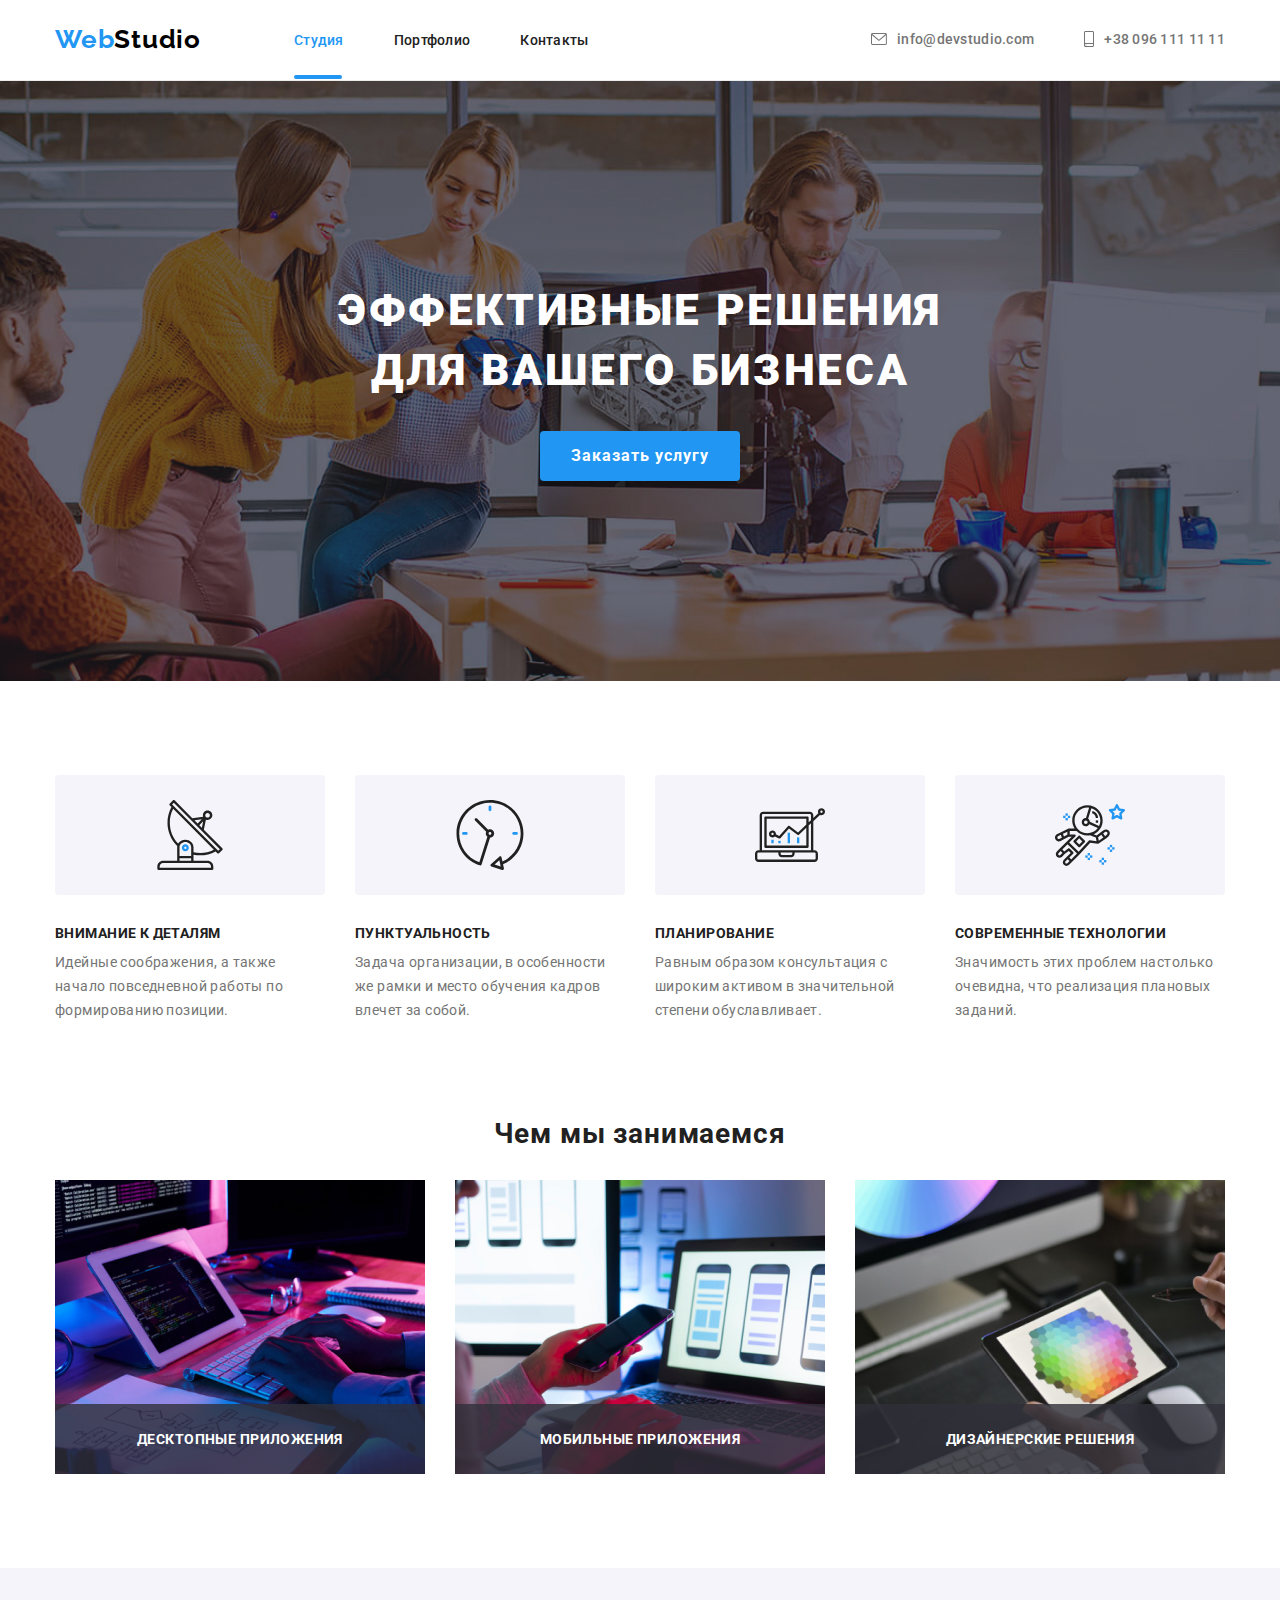
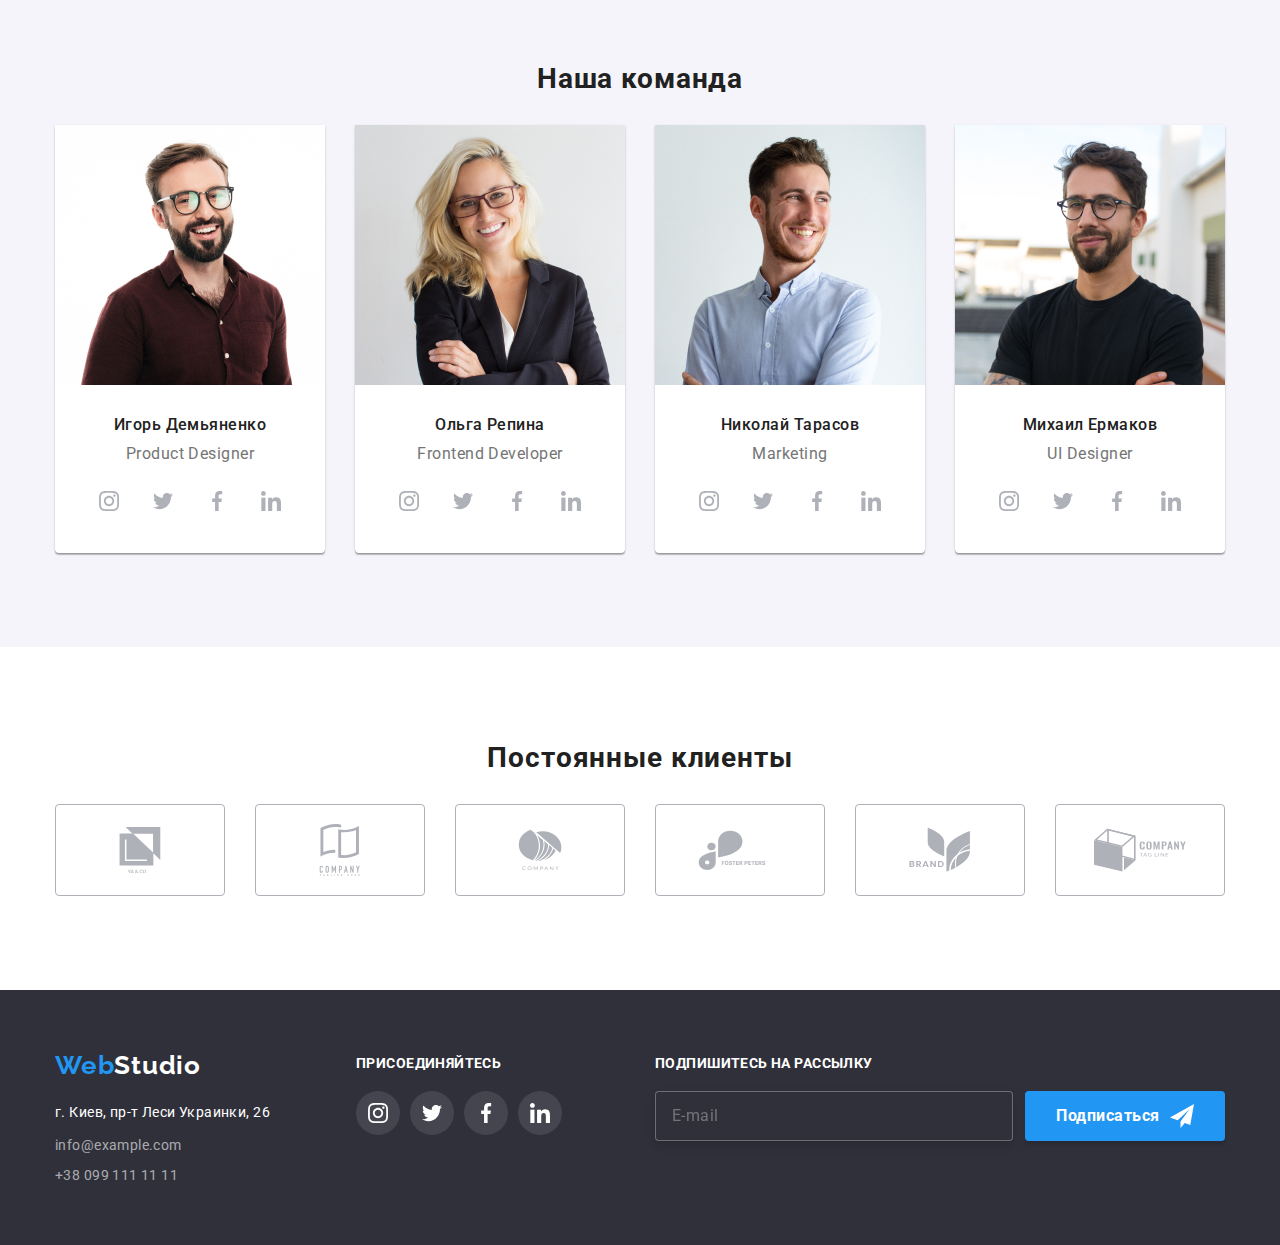
==== commit 1daf543b: "2107071153" ====
--- a/index.html
+++ b/index.html
@@ -11,7 +11,6 @@
   <link rel="preconnect" href="https://fonts.gstatic.com" />
   <link href="https://fonts.googleapis.com/css2?family=Raleway:wght@700&family=Roboto:wght@400;500;700;900&display=swap"
     rel="stylesheet" />
-  <!-- <link rel="stylesheet" href="./css/styles.css" /> -->
   <link rel="stylesheet" href="./css/main.min.css">
 
 </head>
@@ -25,7 +24,7 @@
         <span class="logo__part">Web</span>Studio
       </a>
       <!-- Sandwich menu -->
-      <a class="button__menu touch-transform " href="./menu.html">
+      <a class="button__menu touch-transform " href="./menu_studio.html">
         <svg class="button__menu--icon touch-transform" width="40" height="40">
           <use href="./images/icons.svg#icon-menu"></use>
         </svg>
--- a/css/main.min.css
+++ b/css/main.min.css
@@ -1,6 +1,6 @@
 :root{--main-font: 'Roboto', sans-serif;--logo-font: 'Raleway', sans-serif;--logo-color: #2196f3;--logo-light-color: #ffffff;--logo-gray-color: #212121;--logo-dark-color: #000000;--touch-color: #2196f3;--ico-accent-color: #2196f3;--btn-backgr-color: #2196f3;--btn-send-accent-color: #188ce8;--ico-ligt-accent-color: #ffffff;--ico-ligt-color: #ffffff;--ico-transparent-color: #ffffff00;--ico-title-color: #212121;--ico-regular-color: #afb1b8;--ico-custom-color: #afb1b8;--background-ico-ftrs-color: #f5f4fa;--btn-seek-color: #f5f4fa;--page-color: #ffffff;--title-color: #212121;--regular-color: #757575;--border-color: #ececec;--prtf-border-color: #ededed;--face-color: #ffffff;--footer-color: #ffffff;--footer-eadr-color: #ffffff99;--background-face-color: #c4c4c4;--background-footer-color: #2f303a;--background-team-color: #f5f4fa;--background-footer-icon-color: #ffffff1a;--background-prtf-card-slide-color: #2196f3e6;--background-inside-color: #2f303acc;--background-gradient-color: #2f303a66;--prtf-height-img-mobile: 294;--prtf-width-img-mobile: 450}*{box-sizing:border-box;margin:0;padding:0;text-decoration:none}img{display:block}body{font-family:var(--main-font);font-style:normal;background-color:var(--page-color);list-style:none}h2{font-size:28px;line-height:1.179;margin-bottom:30px;text-align:center}h3{font-size:14px;line-height:1.142;text-transform:uppercase;text-align:center}@media screen and (min-width: 768px){h3{text-align:left}}h2,h3{font-style:normal;font-weight:700;letter-spacing:0.03em;color:var(--title-color)}ul{list-style:none}.section{padding:60px 0}@media screen and (min-width: 1200px){.section{padding:94px 0}}.container{padding:0 15px;margin:0 auto}@media screen and (max-width: 479px){.container{max-width:100vw}}@media screen and (min-width: 480px) and (max-width: 767px){.container{max-width:480px}}@media screen and (min-width: 768px) and (max-width: 1199px){.container{max-width:768px}}@media screen and (min-width: 1200px){.container{max-width:1200px}}.touch-transform{transition-property:color, fill, background-color, border, box-shadow,- opacity, transform;transition-duration:250ms;transition-timing-function:cubic-bezier(0.4, 0, 0.2, 1)}.logo{font-family:var(--logo-font);font-weight:700;font-size:24px;line-height:1.167;letter-spacing:0.03em;color:var(--logo-gray-color)}@media screen and (min-width: 1200px){.logo{font-size:26px;line-height:1.192;margin-right:93px;text-align:left}}.logo__part{color:var(--logo-color)}.header{margin-top:0px;border-bottom:1px solid var(--border-color)}.header .container{flex-direction:row;display:flex;align-items:center}@media screen and (max-width: 767px){.header{padding:16px 0}.header .nav{display:none}.header .eadr{display:none}}@media screen and (min-width: 768px) and (max-width: 1199px){.header{padding:21px 0}}@media screen and (min-width: 1200px){.header{padding:24px 0 25px}.header .logo{color:var(--logo-dark-color)}}.menu{display:flex;position:relative;flex-direction:column;justify-content:space-between;height:100%}.menu .container{padding-left:40px;padding-right:40px;width:100%}.menu__socnet{display:flex;flex-flow:row wrap;font-weight:500;font-size:18px;line-height:1.222;letter-spacing:0.02em;color:var(--ico-accent-color);margin-top:64px}.menu__socnet-item:not(:last-child){margin-right:20px}.menu__socnet-item:not(:last-child) ::after{position:relative;left:10px;content:'';width:22px;height:0px;border:1px solid #21212133;transform:rotate(90deg)}.output{padding:48px 0;height:100vh}.nav{font-weight:500;letter-spacing:0.02em;font-size:40px;line-height:1.175;text-align:left}.nav__item{margin-bottom:32px}.nav__item:nth-child(1) .nav__str--current::after{width:48px}.nav__item:nth-child(2) .nav__str--current::after{width:75px}.nav__str{color:var(--title-color)}.nav__str:hover,.nav__str:focus{color:var(--touch-color)}.nav__str--current{color:var(--touch-color)}@media screen and (min-width: 768px) and (max-width: 1199px){.nav{display:flex;position:absolute;font-size:14px;line-height:1.1428;align-items:center;left:50%;transform:translateX(-50%)}.nav__list{display:flex}.nav__item{margin-bottom:0}.nav__item:not(:last-child){margin-right:50px}.nav__str--current{display:flex;flex-direction:column;color:var(--touch-color)}.nav__str--current::after{position:absolute;content:'';height:4px;border-radius:2px;background:var(--touch-color);margin-top:44px}}@media screen and (min-width: 1200px){.nav{display:flex;font-size:14px;line-height:1.1428;align-items:center}.nav__list{display:flex;justify-content:left}.nav__item{margin-bottom:0}.nav__item:not(:last-child){margin-right:50px}.nav__str--current{display:flex;flex-direction:column;color:var(--touch-color)}.nav__str--current::after{position:absolute;content:'';height:4px;border-radius:2px;background:var(--touch-color);margin-top:43px}}.eadr{font-weight:500;letter-spacing:0.02em}.eadr__mail:hover,.eadr__mail:focus,.eadr__tel:hover,.eadr__tel:focus{color:var(--touch-color);cursor:pointer}.eadr__mail:hover .eadr__ico,.eadr__mail:focus .eadr__ico,.eadr__tel:hover .eadr__ico,.eadr__tel:focus .eadr__ico{fill:var(--touch-color);cursor:pointer}@media screen and (max-width: 767px){.eadr{display:flex;padding:0;justify-content:start;flex-direction:column-reverse}.eadr__mail,.eadr__tel{font-weight:500;letter-spacing:0.02em;justify-content:start;margin-left:0}.eadr__mail{font-size:24px;line-height:1.167;margin-top:32px;color:var(--regular-color)}.eadr__tel{font-size:34px;line-height:1.176;color:var(--touch-color)}.eadr__ico{display:none}}@media screen and (min-width: 768px) and (max-width: 1199px){.eadr{display:flex;justify-content:flex-end;flex-direction:column;font-size:12px;line-height:1.667;margin-right:0;margin-left:auto;padding:0}.eadr__mail,.eadr__tel{display:flex;align-items:center;padding:0;height:14px;color:var(--regular-color)}.eadr__mail{margin-bottom:10px}.eadr__mail .eadr__ico{width:14px;height:10px}.eadr__tel .eadr__ico{width:10px;height:14px}.eadr__ico{fill:var(--regular-color);margin-right:10px}}@media screen and (min-width: 1200px){.eadr{display:flex;justify-content:flex-end;align-items:center;font-size:14px;line-height:1.143;margin-right:0;margin-left:auto;padding:0}.eadr__mail,.eadr__tel{padding:0;display:flex;align-items:center;margin-left:50px;color:var(--regular-color)}.eadr__mail .eadr__ico{width:16px;height:12px}.eadr__tel .eadr__ico{width:10px;height:16px}.eadr__ico{fill:var(--regular-color);margin-right:10px}}.hero{background-color:var(--background-face-color);color:var(--page-color);padding:0;justify-content:center;background-origin:border-box;background-repeat:no-repeat;background-position:center;background-size:contain}@media screen and (max-resolution: 1.999dppx) and (max-width: 767px){.hero{background-image:linear-gradient(#2f303a66, #2f303a66),url(../../images/mobile/1x/header.jpg)}}@media screen and (max-resolution: 1.999dppx) and (min-width: 768px) and (max-width: 1199px){.hero{background-image:linear-gradient(#2f303a66, #2f303a66),url(../../images/tablet/1x/header.jpg)}}@media screen and (max-resolution: 1.999dppx) and (min-width: 1200px){.hero{background-image:linear-gradient(#2f303a66, #2f303a66),url(../../images/desktop/1x/header.jpg)}}@media screen and (max-width: 767px){.hero{background-image:linear-gradient(#2f303a66, #2f303a66),url(../../images/mobile/2x/header.jpg)}}@media screen and (min-width: 768px) and (max-width: 1199px){.hero{background-image:linear-gradient(#2f303a66, #2f303a66),url(../../images/tablet/2x/header.jpg)}}@media screen and (min-width: 1200px){.hero{background-image:linear-gradient(#2f303a66, #2f303a66),url(../../images/desktop/2x/header.jpg)}}@media screen and (max-width: 479px){.hero{background-size:cover}}@media screen and (min-width: 1200px) and (max-width: 1600px){.hero{background-size:cover}}.hero .container{display:flex;flex-direction:column;margin:0 auto;padding:118px 0}@media screen and (min-width: 1200px){.hero .container{padding:200px 0}}.hero__titul{font-style:normal;font-weight:900;font-size:26px;line-height:1.615;letter-spacing:0.06em;color:var(--face-color);text-align:center;text-transform:uppercase}@media screen and (min-width: 1200px){.hero__titul{font-size:44px;line-height:1.363}}.hero__sign-link{display:flex;align-self:center;letter-spacing:0.06em;margin-top:30px}.hero__sign-link:hover,.hero__sign-link:focus{background-color:var(--touch-color);cursor:pointer}@media screen and (min-width: 1200px){.hero__sign-link:hover,.hero__sign-link:focus{box-shadow:0px 4px 4px #00000000}}.features__title{font-size:0px;margin-bottom:0}.features__list{color:var(--regular-color);display:grid;grid-template-columns:1fr;grid-row-gap:30px}@media screen and (min-width: 768px) and (max-width: 1199px){.features__list{grid-template-columns:1fr 1fr;grid-row-gap:30px;grid-column-gap:30px}}@media screen and (min-width: 1200px){.features__list{grid-template-columns:1fr 1fr 1fr 1fr;grid-row-gap:0;grid-column-gap:30px}}.features__card{width:100%}@media screen and (min-width: 768px) and (max-width: 1199px){.features__card{width:354px}}@media screen and (min-width: 1200px){.features__card{width:270px}}.features__icon-item{display:flex;justify-content:center;margin-bottom:30px;width:100%;background-color:var(--background-ico-ftrs-color);border-radius:4px}.features__icon{margin:25px auto;height:70px;width:70px;fill:var(--ico-title-color)}.features__text{font-style:normal;font-weight:400;font-size:14px;line-height:1.714;letter-spacing:0.03em;margin-top:10px}.inside{padding-top:0;justify-content:center;align-self:center}@media screen and (max-width: 1199px){.inside{display:none}}.inside__list{display:flex;justify-content:space-between}.inside__card{position:relative;overflow:hidden}.inside__text{display:flex;justify-content:center;align-items:center;width:100%;height:70px;background-color:var(--background-inside-color);position:absolute;bottom:0;color:var(--face-color)}.team{background-color:var(--background-team-color);text-align:center}.team__list{display:grid;grid-template-columns:1fr;grid-row-gap:30px}@media screen and (min-width: 768px) and (max-width: 1199px){.team__list{grid-template-columns:1fr 1fr;grid-row-gap:30px;grid-column-gap:30px}}@media screen and (min-width: 1200px){.team__list{grid-template-columns:1fr 1fr 1fr 1fr;grid-row-gap:0;grid-column-gap:30px}}.team__card{background-color:var(--page-color);box-shadow:0px 1px 3px #0000001f, 0px 1px 1px #00000024,- 0px 2px 1px #00000033;border-radius:0px 0px 4px 4px}.team__img{display:flex;justify-content:center}.team__text{padding-top:30px;padding-bottom:30px}.team__names,.team__metier{font-size:16px;line-height:1.1875;text-align:center;letter-spacing:0.03em}.team__names{font-weight:500;color:var(--title-color)}.team__metier{font-weight:400;color:var(--regular-color);margin-top:10px;margin-bottom:16px}.socnet{display:flex;justify-content:space-between;flex-flow:row nowrap;width:206px;margin:0 auto}.socnet__item{width:44px;height:44px;border-radius:50%;display:flex;justify-content:center;align-items:center}.socnet__item:not(:last-child){margin-right:10px}.socnet__item:hover,.socnet__item:focus{background-color:var(--ico-accent-color)}.socnet__item:hover .socnet__icon,.socnet__item:focus .socnet__icon{fill:var(--ico-ligt-accent-color)}.socnet__icon{justify-content:center;align-items:center;fill:var(--ico-regular-color)}.customers__title{margin-bottom:0}.customers__list{display:grid;margin-top:30px;grid-column-gap:30px}@media screen and (max-width: 479px){.customers__list{display:flex;justify-content:center;flex-direction:column;margin-top:0}}@media screen and (min-width: 480px) and (max-width: 767px){.customers__list{grid-template-columns:1fr 1fr;grid-row-gap:30px}}@media screen and (min-width: 768px) and (max-width: 1199px){.customers__list{grid-template-columns:1fr 1fr 1fr;grid-row-gap:30px}}@media screen and (min-width: 1200px){.customers__list{grid-template-columns:1fr 1fr 1fr 1fr 1fr 1fr;grid-row-gap:0}}.customers__card{width:210px}@media screen and (max-width: 479px){.customers__card{margin:30px auto 0}}@media screen and (min-width: 768px) and (max-width: 1199px){.customers__card{width:226px}}@media screen and (min-width: 1200px){.customers__card{width:170px}}.customers__icon{fill:var(--ico-custom-color)}.customers__item{display:flex;justify-content:center;align-items:center;height:92px;border:1px solid var(--ico-regular-color);box-sizing:border-box;border-radius:4px}.customers__item:hover,.customers__item:focus{border:1px solid var(--ico-accent-color)}.customers__item:hover .customers__icon,.customers__item:focus .customers__icon{fill:var(--ico-accent-color)}.footer{background-color:var(--background-footer-color);background-position:50% 50%;color:var(--footer-color);padding-top:60px;padding-bottom:60px}.footer .logo{color:var(--logo-light-color)}.footer__list{margin:0 auto;display:grid;grid-template-columns:1fr;grid-template-rows:repeat(3, auto);grid-row-gap:60px}@media screen and (min-width: 768px) and (max-width: 1199px){.footer__list{grid-template-columns:repeat(2, 1fr);grid-template-rows:repeat(2, auto);grid-column-gap:30px;grid-row-gap:60px}.footer__list .footer__adr-box{grid-area:1 / 1 / 2 / 2}.footer__list .join{grid-area:1 / 2 / 2 / 3}.footer__list .subscr{grid-area:2 / 1 / 3 / 3}.footer__list .footer__text{text-align:center}}@media screen and (min-width: 1200px){.footer__list{grid-template-columns:231px 206px 1fr;grid-row-gap:0;grid-column-gap:70px}}.footer__adr-box{display:flex;flex-direction:column;text-align:center}.footer__address{margin-top:20px;font-family:var(--main-font);font-style:normal;font-weight:400;font-size:14px;line-height:1.714;letter-spacing:0.03em}@media screen and (min-width: 1200px){.footer__address{text-align:left}}.footer__eaddress{display:flex;flex-direction:column}.footer__mail,.footer__tel{margin-top:9px;height:21px;color:var(--footer-eadr-color)}.footer__mail:hover,.footer__tel:hover,.footer__mail:focus,.footer__tel:focus{color:var(--touch-color);cursor:pointer}.footer__text{text-transform:uppercase;color:var(--footer-color);margin-bottom:20px}.join{display:flex;flex-direction:column;margin:0 auto;padding:5px 0 0}.join .socnet__item{background-color:var(--background-footer-icon-color)}.join .socnet__icon{fill:var(--ico-ligt-color)}.join .socnet__icon:hover,.join .socnet__icon:focus,.join .socnet__item:hover,.join .socnet__item:focus{background-color:var(--ico-accent-color);fill:var(--ico-ligt-accent-color)}.subscr{display:flex;flex-direction:column;justify-content:center}@media screen and (min-width: 768px) and (max-width: 1199px){.subscr{padding-left:14px}}@media screen and (min-width: 1200px){.subscr{padding-left:23px}}.subscr__form{display:flex;flex-direction:column;margin:0 auto;justify-content:center;width:100%}@media screen and (min-width: 480px) and (max-width: 1199px){.subscr__form{width:450px}}@media screen and (min-width: 1200px){.subscr__form{flex-direction:row;justify-content:space-between}}.subscr__input{width:100%;height:50px;padding:0 16px;overflow:hidden;background-color:var(--background-footer-color);border:1px solid rgba(255,255,255,0.3);box-sizing:border-box;filter:drop-shadow(0px 4px 4px rgba(0,0,0,0.15));border-radius:4px;font-family:inherit;font-style:normal;font-weight:400;font-size:16px;line-height:1.25;letter-spacing:0.03em;color:rgba(255,255,255,0.6)}@media screen and (min-width: 1200px){.subscr__input{width:358px}}.subscr__input:hover,.subscr__input:focus{color:var(--footer-color)}.backdrop{position:fixed;top:0;left:0;width:100%;height:100%;background-color:#00000033}.backdrop.is-hidden{opacity:0;pointer-events:none}.modal{position:absolute;top:50%;left:50%;transform:translate(-50%, -50%);width:450px;background:var(--face-color);box-shadow:0px 1px 3px #0000001f, 0px 1px 1px #00000024,+ opacity, transform;transition-duration:250ms;transition-timing-function:cubic-bezier(0.4, 0, 0.2, 1)}.logo{font-family:var(--logo-font);font-weight:700;font-size:24px;line-height:1.167;letter-spacing:0.03em;color:var(--logo-gray-color)}@media screen and (min-width: 1200px){.logo{font-size:26px;line-height:1.192;margin-right:93px;text-align:left}}.logo__part{color:var(--logo-color)}.header{margin-top:0px;border-bottom:1px solid var(--border-color)}.header .container{flex-direction:row;display:flex;align-items:center}@media screen and (max-width: 767px){.header{padding:16px 0}.header .nav{display:none}.header .eadr{display:none}}@media screen and (min-width: 768px) and (max-width: 1199px){.header{padding:21px 0}}@media screen and (min-width: 1200px){.header{padding:24px 0 25px}.header .logo{color:var(--logo-dark-color)}}.menu{display:flex;position:relative;flex-direction:column;justify-content:space-between;height:100%}.menu .container{padding-left:40px;padding-right:40px;width:100%}.menu__socnet{display:flex;flex-flow:row wrap;font-weight:500;font-size:18px;line-height:1.222;letter-spacing:0.02em;color:var(--ico-accent-color);margin-top:64px}.menu__socnet-item:not(:last-child){margin-right:20px}.menu__socnet-item:not(:last-child) ::after{position:relative;left:10px;content:'';width:22px;height:0px;border:1px solid #21212133;transform:rotate(90deg)}.output{padding:48px 0;height:100vh}.nav{font-weight:500;letter-spacing:0.02em;font-size:40px;line-height:1.175;text-align:left}.nav__item{margin-bottom:32px}.nav__item:nth-child(1) .nav__str--current::after{width:48px}.nav__item:nth-child(2) .nav__str--current::after{width:75px}.nav__str{color:var(--title-color)}.nav__str:hover,.nav__str:focus{color:var(--touch-color)}.nav__str--current{color:var(--touch-color)}@media screen and (min-width: 768px) and (max-width: 1199px){.nav{display:flex;position:absolute;font-size:14px;line-height:1.1428;align-items:center;left:50%;transform:translateX(-50%)}.nav__list{display:flex}.nav__item{margin-bottom:0}.nav__item:not(:last-child){margin-right:50px}.nav__str--current{display:flex;flex-direction:column;color:var(--touch-color)}.nav__str--current::after{position:absolute;content:'';height:4px;border-radius:2px;background:var(--touch-color);margin-top:44px}}@media screen and (min-width: 1200px){.nav{display:flex;font-size:14px;line-height:1.1428;align-items:center}.nav__list{display:flex;justify-content:left}.nav__item{margin-bottom:0}.nav__item:not(:last-child){margin-right:50px}.nav__str--current{display:flex;flex-direction:column;color:var(--touch-color)}.nav__str--current::after{position:absolute;content:'';height:4px;border-radius:2px;background:var(--touch-color);margin-top:43px}}.eadr{font-weight:500;letter-spacing:0.02em}.eadr__mail:hover,.eadr__mail:focus,.eadr__tel:hover,.eadr__tel:focus{color:var(--touch-color);cursor:pointer}.eadr__mail:hover .eadr__ico,.eadr__mail:focus .eadr__ico,.eadr__tel:hover .eadr__ico,.eadr__tel:focus .eadr__ico{fill:var(--touch-color);cursor:pointer}@media screen and (max-width: 767px){.eadr{display:flex;padding:0;justify-content:start;flex-direction:column-reverse}.eadr__mail,.eadr__tel{font-weight:500;letter-spacing:0.02em;justify-content:start;margin-left:0}.eadr__mail{font-size:24px;line-height:1.167;margin-top:32px;color:var(--regular-color)}.eadr__tel{font-size:34px;line-height:1.176;color:var(--touch-color)}.eadr__ico{display:none}}@media screen and (min-width: 768px) and (max-width: 1199px){.eadr{display:flex;justify-content:flex-end;flex-direction:column;font-size:12px;line-height:1.667;margin-right:0;margin-left:auto;padding:0}.eadr__mail,.eadr__tel{display:flex;align-items:center;padding:0;height:14px;color:var(--regular-color)}.eadr__mail{margin-bottom:10px}.eadr__mail .eadr__ico{width:14px;height:10px}.eadr__tel .eadr__ico{width:10px;height:14px}.eadr__ico{fill:var(--regular-color);margin-right:10px}}@media screen and (min-width: 1200px){.eadr{display:flex;justify-content:flex-end;align-items:center;font-size:14px;line-height:1.143;margin-right:0;margin-left:auto;padding:0}.eadr__mail,.eadr__tel{padding:0;display:flex;align-items:center;margin-left:50px;color:var(--regular-color)}.eadr__mail .eadr__ico{width:16px;height:12px}.eadr__tel .eadr__ico{width:10px;height:16px}.eadr__ico{fill:var(--regular-color);margin-right:10px}}.hero{background-color:var(--background-face-color);color:var(--page-color);padding:0;justify-content:center;background-origin:border-box;background-repeat:no-repeat;background-position:center;background-size:contain}@media screen and (max-width: 767px){.hero{background-image:linear-gradient(#2f303a66, #2f303a66),url(../images/mobile/1x/header.jpg)}}@media screen and (min-width: 768px) and (max-width: 1199px){.hero{background-image:linear-gradient(#2f303a66, #2f303a66),url(../images/tablet/1x/header.jpg)}}@media screen and (min-width: 1200px){.hero{background-image:linear-gradient(#2f303a66, #2f303a66),url(../images/desktop/1x/header.jpg)}}@media screen and (min-resolution: 2dppx) and (max-width: 767px){.hero{background-image:linear-gradient(#2f303a66, #2f303a66),url(../images/mobile/2x/header.jpg)}}@media screen and (min-resolution: 2dppx) and (min-width: 768px) and (max-width: 1199px){.hero{background-image:linear-gradient(#2f303a66, #2f303a66),url(../images/tablet/2x/header.jpg)}}@media screen and (min-resolution: 2dppx) and (min-width: 1200px){.hero{background-image:linear-gradient(#2f303a66, #2f303a66),url(../images/desktop/2x/header.jpg)}}@media screen and (max-width: 479px){.hero{background-size:cover}}@media screen and (min-width: 1200px) and (max-width: 1600px){.hero{background-size:cover}}.hero .container{display:flex;flex-direction:column;margin:0 auto;padding:118px 0}@media screen and (min-width: 1200px){.hero .container{padding:200px 0}}.hero__titul{font-style:normal;font-weight:900;font-size:26px;line-height:1.615;letter-spacing:0.06em;color:var(--face-color);text-align:center;text-transform:uppercase}@media screen and (min-width: 1200px){.hero__titul{font-size:44px;line-height:1.363}}.hero__sign-link{display:flex;align-self:center;letter-spacing:0.06em;margin-top:30px}.hero__sign-link:hover,.hero__sign-link:focus{background-color:var(--touch-color);cursor:pointer}@media screen and (min-width: 1200px){.hero__sign-link:hover,.hero__sign-link:focus{box-shadow:0px 4px 4px #00000000}}.features__title{font-size:0px;margin-bottom:0}.features__list{color:var(--regular-color);display:grid;grid-template-columns:1fr;grid-row-gap:30px}@media screen and (min-width: 768px) and (max-width: 1199px){.features__list{grid-template-columns:1fr 1fr;grid-row-gap:30px;grid-column-gap:30px}}@media screen and (min-width: 1200px){.features__list{grid-template-columns:1fr 1fr 1fr 1fr;grid-row-gap:0;grid-column-gap:30px}}.features__card{width:100%}@media screen and (min-width: 768px) and (max-width: 1199px){.features__card{width:354px}}@media screen and (min-width: 1200px){.features__card{width:270px}}.features__icon-item{display:flex;justify-content:center;margin-bottom:30px;width:100%;background-color:var(--background-ico-ftrs-color);border-radius:4px}.features__icon{margin:25px auto;height:70px;width:70px;fill:var(--ico-title-color)}.features__text{font-style:normal;font-weight:400;font-size:14px;line-height:1.714;letter-spacing:0.03em;margin-top:10px}.inside{padding-top:0;justify-content:center;align-self:center}@media screen and (max-width: 1199px){.inside{display:none}}.inside__list{display:flex;justify-content:space-between}.inside__card{position:relative;overflow:hidden}.inside__text{display:flex;justify-content:center;align-items:center;width:100%;height:70px;background-color:var(--background-inside-color);position:absolute;bottom:0;color:var(--face-color)}.team{background-color:var(--background-team-color);text-align:center}.team__list{display:grid;grid-template-columns:1fr;grid-row-gap:30px}@media screen and (min-width: 768px) and (max-width: 1199px){.team__list{grid-template-columns:1fr 1fr;grid-row-gap:30px;grid-column-gap:30px}}@media screen and (min-width: 1200px){.team__list{grid-template-columns:1fr 1fr 1fr 1fr;grid-row-gap:0;grid-column-gap:30px}}.team__card{background-color:var(--page-color);box-shadow:0px 1px 3px #0000001f, 0px 1px 1px #00000024,+ 0px 2px 1px #00000033;border-radius:0px 0px 4px 4px}.team__img{display:flex;justify-content:center}.team__text{padding-top:30px;padding-bottom:30px}.team__names,.team__metier{font-size:16px;line-height:1.1875;text-align:center;letter-spacing:0.03em}.team__names{font-weight:500;color:var(--title-color)}.team__metier{font-weight:400;color:var(--regular-color);margin-top:10px;margin-bottom:16px}.socnet{display:flex;justify-content:space-between;flex-flow:row nowrap;width:206px;margin:0 auto}.socnet__item{width:44px;height:44px;border-radius:50%;display:flex;justify-content:center;align-items:center}.socnet__item:not(:last-child){margin-right:10px}.socnet__item:hover,.socnet__item:focus{background-color:var(--ico-accent-color)}.socnet__item:hover .socnet__icon,.socnet__item:focus .socnet__icon{fill:var(--ico-ligt-accent-color)}.socnet__icon{justify-content:center;align-items:center;fill:var(--ico-regular-color)}.customers__title{margin-bottom:0}.customers__list{display:grid;margin-top:30px;grid-column-gap:30px}@media screen and (max-width: 479px){.customers__list{display:flex;justify-content:center;flex-direction:column;margin-top:0}}@media screen and (min-width: 480px) and (max-width: 767px){.customers__list{grid-template-columns:1fr 1fr;grid-row-gap:30px}}@media screen and (min-width: 768px) and (max-width: 1199px){.customers__list{grid-template-columns:1fr 1fr 1fr;grid-row-gap:30px}}@media screen and (min-width: 1200px){.customers__list{grid-template-columns:1fr 1fr 1fr 1fr 1fr 1fr;grid-row-gap:0}}.customers__card{width:210px}@media screen and (max-width: 479px){.customers__card{margin:30px auto 0}}@media screen and (min-width: 768px) and (max-width: 1199px){.customers__card{width:226px}}@media screen and (min-width: 1200px){.customers__card{width:170px}}.customers__icon{fill:var(--ico-custom-color)}.customers__item{display:flex;justify-content:center;align-items:center;height:92px;border:1px solid var(--ico-regular-color);box-sizing:border-box;border-radius:4px}.customers__item:hover,.customers__item:focus{border:1px solid var(--ico-accent-color)}.customers__item:hover .customers__icon,.customers__item:focus .customers__icon{fill:var(--ico-accent-color)}.footer{background-color:var(--background-footer-color);background-position:50% 50%;color:var(--footer-color);padding-top:60px;padding-bottom:60px}.footer .logo{color:var(--logo-light-color)}.footer__list{margin:0 auto;display:grid;grid-template-columns:1fr;grid-template-rows:repeat(3, auto);grid-row-gap:60px}@media screen and (min-width: 768px) and (max-width: 1199px){.footer__list{grid-template-columns:repeat(2, 1fr);grid-template-rows:repeat(2, auto);grid-column-gap:30px;grid-row-gap:60px}.footer__list .footer__adr-box{grid-area:1 / 1 / 2 / 2}.footer__list .join{grid-area:1 / 2 / 2 / 3}.footer__list .subscr{grid-area:2 / 1 / 3 / 3}.footer__list .footer__text{text-align:center}}@media screen and (min-width: 1200px){.footer__list{grid-template-columns:231px 206px 1fr;grid-row-gap:0;grid-column-gap:70px}}.footer__adr-box{display:flex;flex-direction:column;text-align:center}.footer__address{margin-top:20px;font-family:var(--main-font);font-style:normal;font-weight:400;font-size:14px;line-height:1.714;letter-spacing:0.03em}@media screen and (min-width: 1200px){.footer__address{text-align:left}}.footer__eaddress{display:flex;flex-direction:column}.footer__mail,.footer__tel{margin-top:9px;height:21px;color:var(--footer-eadr-color)}.footer__mail:hover,.footer__tel:hover,.footer__mail:focus,.footer__tel:focus{color:var(--touch-color);cursor:pointer}.footer__text{text-transform:uppercase;color:var(--footer-color);margin-bottom:20px}.join{display:flex;flex-direction:column;margin:0 auto}@media screen and (min-width: 768px){.join{padding:5px 0 0}}.join .socnet__item{background-color:var(--background-footer-icon-color)}.join .socnet__icon{fill:var(--ico-ligt-color)}.join .socnet__icon:hover,.join .socnet__icon:focus,.join .socnet__item:hover,.join .socnet__item:focus{background-color:var(--ico-accent-color);fill:var(--ico-ligt-accent-color)}.subscr{display:flex;flex-direction:column;justify-content:center}@media screen and (min-width: 768px) and (max-width: 1199px){.subscr{padding-left:14px}}@media screen and (min-width: 1200px){.subscr{justify-content:start;padding-left:23px;padding-top:5px}}.subscr__form{display:flex;flex-direction:column;margin:0 auto;justify-content:center;width:100%}@media screen and (min-width: 480px) and (max-width: 1199px){.subscr__form{width:450px}}@media screen and (min-width: 1200px){.subscr__form{flex-direction:row;justify-content:space-between}}.subscr__input{width:100%;height:50px;padding:0 16px;overflow:hidden;background-color:var(--background-footer-color);border:1px solid rgba(255,255,255,0.3);box-sizing:border-box;filter:drop-shadow(0px 4px 4px rgba(0,0,0,0.15));border-radius:4px;font-family:inherit;font-style:normal;font-weight:400;font-size:16px;line-height:1.25;letter-spacing:0.03em;color:rgba(255,255,255,0.6)}@media screen and (min-width: 1200px){.subscr__input{width:358px}}.subscr__input:hover,.subscr__input:focus{color:var(--footer-color)}.backdrop{position:fixed;top:0;left:0;width:100%;height:100%;background-color:#00000033}.backdrop.is-hidden{opacity:0;pointer-events:none}.modal{position:absolute;top:50%;left:50%;transform:translate(-50%, -50%);width:450px;background:var(--face-color);box-shadow:0px 1px 3px #0000001f, 0px 1px 1px #00000024,  0px 2px 1px #00000033;border-radius:4px;padding:40px}@media screen and (max-width: 449px){.modal{width:100vw}}@media screen and (min-width: 1200px){.modal{width:528px}}.callback{display:flex;flex-direction:column}.callback__title{font-size:20px;line-height:1.5;margin-bottom:0}@media screen and (min-width: 1200px){.callback__title{line-height:1.15}}.callback__form{flex-direction:column;margin-top:12px;margin-bottom:20px}.callback__label{display:flex;flex-direction:column;margin-bottom:10px}.callback__label--comment{margin-bottom:0}.callback__text{font-weight:400;font-size:12px;line-height:1.1667;letter-spacing:0.01em;color:var(--regular-color);margin-bottom:4px}@media screen and (min-width: 1200px){.callback__text{line-height:1.714}}.callback__ico{position:relative;margin:11px 12px;fill:var(--ico-title-color)}.callback__wraper{display:flex;width:100%;height:40px;border:1px solid #21212133;box-sizing:border-box;border-radius:4px;overflow:hidden}.callback__wraper:hover,.callback__wraper:focus{border:1px solid var(--ico-accent-color)}.callback__wraper:hover .callback__ico,.callback__wraper:focus .callback__ico{fill:var(--ico-accent-color)}.callback__input{position:relative;width:100%;height:38px;border:none;box-sizing:border-box;border-radius:4px;padding:11px 1px}.callback__comment{width:100%;height:120px;border:1px solid #21212133;box-sizing:border-box;border-radius:4px;overflow:hidden;padding:12px 16px;resize:none}.callback__comment::placeholder{font-family:Roboto;font-style:normal;font-weight:400;font-size:14px;line-height:1.143;letter-spacing:0.01em;color:rgba(117,117,117,0.5)}.checker{display:flex;flex-direction:row;justify-content:center;align-items:center;width:100%}.checker__label{position:relative}.checker__icon,.checker__icon-check{position:absolute;top:50%;left:0;transform:translateY(-50%);cursor:pointer}.checker__icon{fill:var(--ico-title-color)}.checker__icon-check{fill:var(--ico-transparent-color)}.checker__text{font-size:12px;line-height:1.167;letter-spacing:0.03em;color:var(--regular-color);margin-left:23px}@media screen and (min-width: 1200px){.checker__text{font-size:14px;line-height:1.714}}.checker__text--accent{text-decoration-line:underline;color:var(--touch-color);cursor:pointer;margin-left:0}.checker__checkbox{appearance:none;position:relative}.checker__checkbox:checked+.checker__label .checker__icon-check{fill:var(--ico-accent-color)}.button{align-items:center;justify-content:center;min-width:200px;height:50px;background-color:var(--btn-backgr-color);border:none;border-radius:4px;box-shadow:0px 4px 4px #00000026;font-weight:700;font-size:16px;line-height:1.875;color:var(--face-color)}.button__submit{letter-spacing:0.06em;margin:30px auto 0}.button__submit:hover,.button__submit:focus{cursor:pointer;background-color:var(--btn-send-accent-color)}.button__menu{display:flex;position:relative;margin-right:0;margin-left:auto}.button__menu--icon{fill:var(--logo-dark-color)}.button__menu:hover .button__menu--icon,.button__menu:focus .button__menu--icon{fill:var(--touch-color);cursor:pointer}@media screen and (min-width: 768px){.button__menu{display:none}}.button__close{display:flex;justify-content:center;align-items:center;position:absolute;top:8px;right:8px;width:30px;height:30px;border-radius:50%;background:var(--page-color);border:1px solid #0000001a;box-sizing:border-box}.button__close--icon{fill:var(--logo-dark-color)}.button__close:hover .button__close--icon,.button__close:focus .button__close--icon{fill:var(--touch-color);cursor:pointer}.button__output{position:absolute;top:21px;right:25px;width:19px;height:19px;border:none;background-color:var(--page-color)}.button__output--icon{fill:var(--logo-dark-color)}.button__output:hover .button__output--icon,.button__output:focus .button__output--icon{fill:var(--touch-color);cursor:pointer}.button__bar{display:flex;flex-flow:row wrap}@media screen and (min-width: 768px){.button__bar{justify-content:center}}.button__bar li:not(:last-child){margin-right:8px}.button__seek{font-weight:500;font-size:16px;line-height:1.625;letter-spacing:0.03em;color:var(--title-color);background-color:var(--btn-seek-color);padding:6px 22px;border:none;border-radius:4px;text-align:center}@media screen and (max-width: 767px){.button__seek{margin-bottom:15px}}@media screen and (min-width: 768px) and (max-width: 1199px){.button__seek{margin-bottom:30px}}@media screen and (min-width: 1200px){.button__seek{margin-bottom:51px}}.button__seek:hover,.button__seek:focus{cursor:pointer;background-color:var(--touch-color);color:var(--face-color);box-shadow:0px 3px 1px #0000001a, 0px 1px 2px #00000014,  0px 2px 2px #0000001f}.button__icon{margin-left:10px;fill:var(--footer-color)}.button__subscr{display:flex;margin:0 auto;letter-spacing:0.03em;padding:6px 22px;margin-top:20px}@media screen and (min-width: 1200px){.button__subscr{margin:0}}.button__subscr:hover,.button__subscr:focus{cursor:pointer}.portfolio{font-weight:700;font-style:normal;font-size:18px;line-height:2;letter-spacing:0.06em;color:var(--title-color)}.portfolio__title{font-size:0px;margin-bottom:0}.portfolio__list{display:flex;flex-flow:row wrap}@media screen and (min-width: 768px){.portfolio__list{display:grid;grid-template-columns:1fr;grid-row-gap:30px;grid-column-gap:30px}}@media screen and (min-width: 768px) and (min-width: 768px) and (max-width: 1199px){.portfolio__list{grid-template-columns:1fr 1fr}}@media screen and (min-width: 768px) and (min-width: 1200px){.portfolio__list{grid-template-columns:1fr 1fr 1fr}}.card{display:flex;position:relative;flex-flow:column}@media screen and (max-width: 767px){.card{margin-top:30px;width:100vw}.card:first-child{margin-top:34px;margin-bottom:-9px}}@media screen and (min-width: 480px) and (max-width: 767px){.card{width:450px}}@media screen and (min-width: 768px) and (max-width: 1199px){.card{width:354px}}@media screen and (min-width: 1200px){.card{width:370px}}.card:hover{box-shadow:0px 1px 1px #0000001f, 0px 4px 4px #0000000f,  1px 4px 6px #00000029;cursor:pointer}.card:hover .card__slide{transform:translateY(-100%)}.card__img{display:flex;justify-content:center;height:294px}@media screen and (max-width: 479px){.card__img{height:calc(100vw * var(--prtf-height-img-mobile) / var(--prtf-width-img-mobile))}}.card__title{font-size:18px;line-height:2;letter-spacing:0.06em;text-transform:none;text-align:left}.card__window{display:block;position:absolute;width:100%;overflow:hidden;height:294px}@media screen and (max-width: 479px){.card__window{height:calc(100vw * var(--prtf-height-img-mobile) / var(--prtf-width-img-mobile))}}.card__slide{display:flex;position:absolute;justify-content:center;align-items:center;width:100%;height:100%;top:100%;padding:0 24px;background:var(--background-prtf-card-slide-color);transform:translateY(0)}.card__text{text-align:left;font-weight:400;font-size:18px;line-height:1.556;letter-spacing:0.03em;color:var(--face-color)}.card__box{padding:20px 24px 19px;border-left:1px solid var(--prtf-border-color);border-right:1px solid var(--prtf-border-color);border-bottom:1px solid var(--prtf-border-color)}.card__box--text-regular{font-weight:400;font-size:16px;line-height:1.875;letter-spacing:0.03em;color:var(--regular-color);margin-top:4px}
